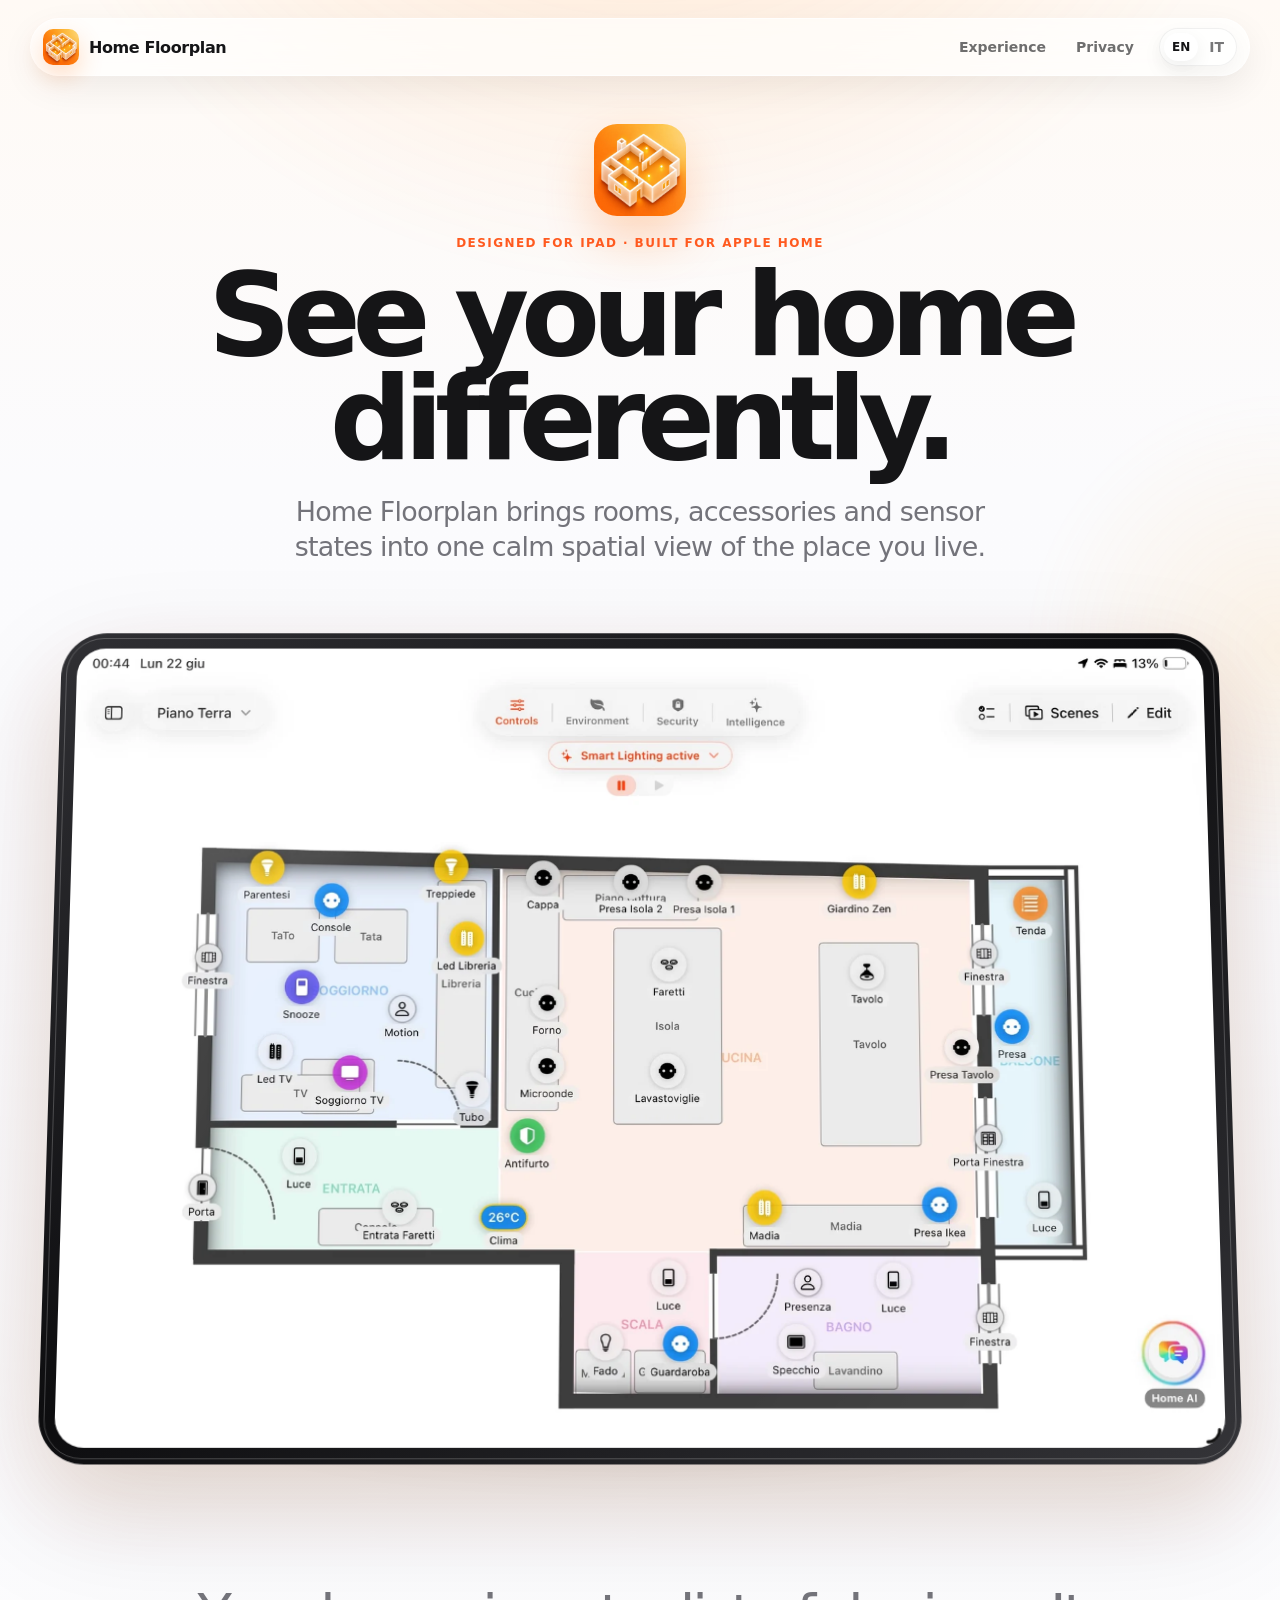
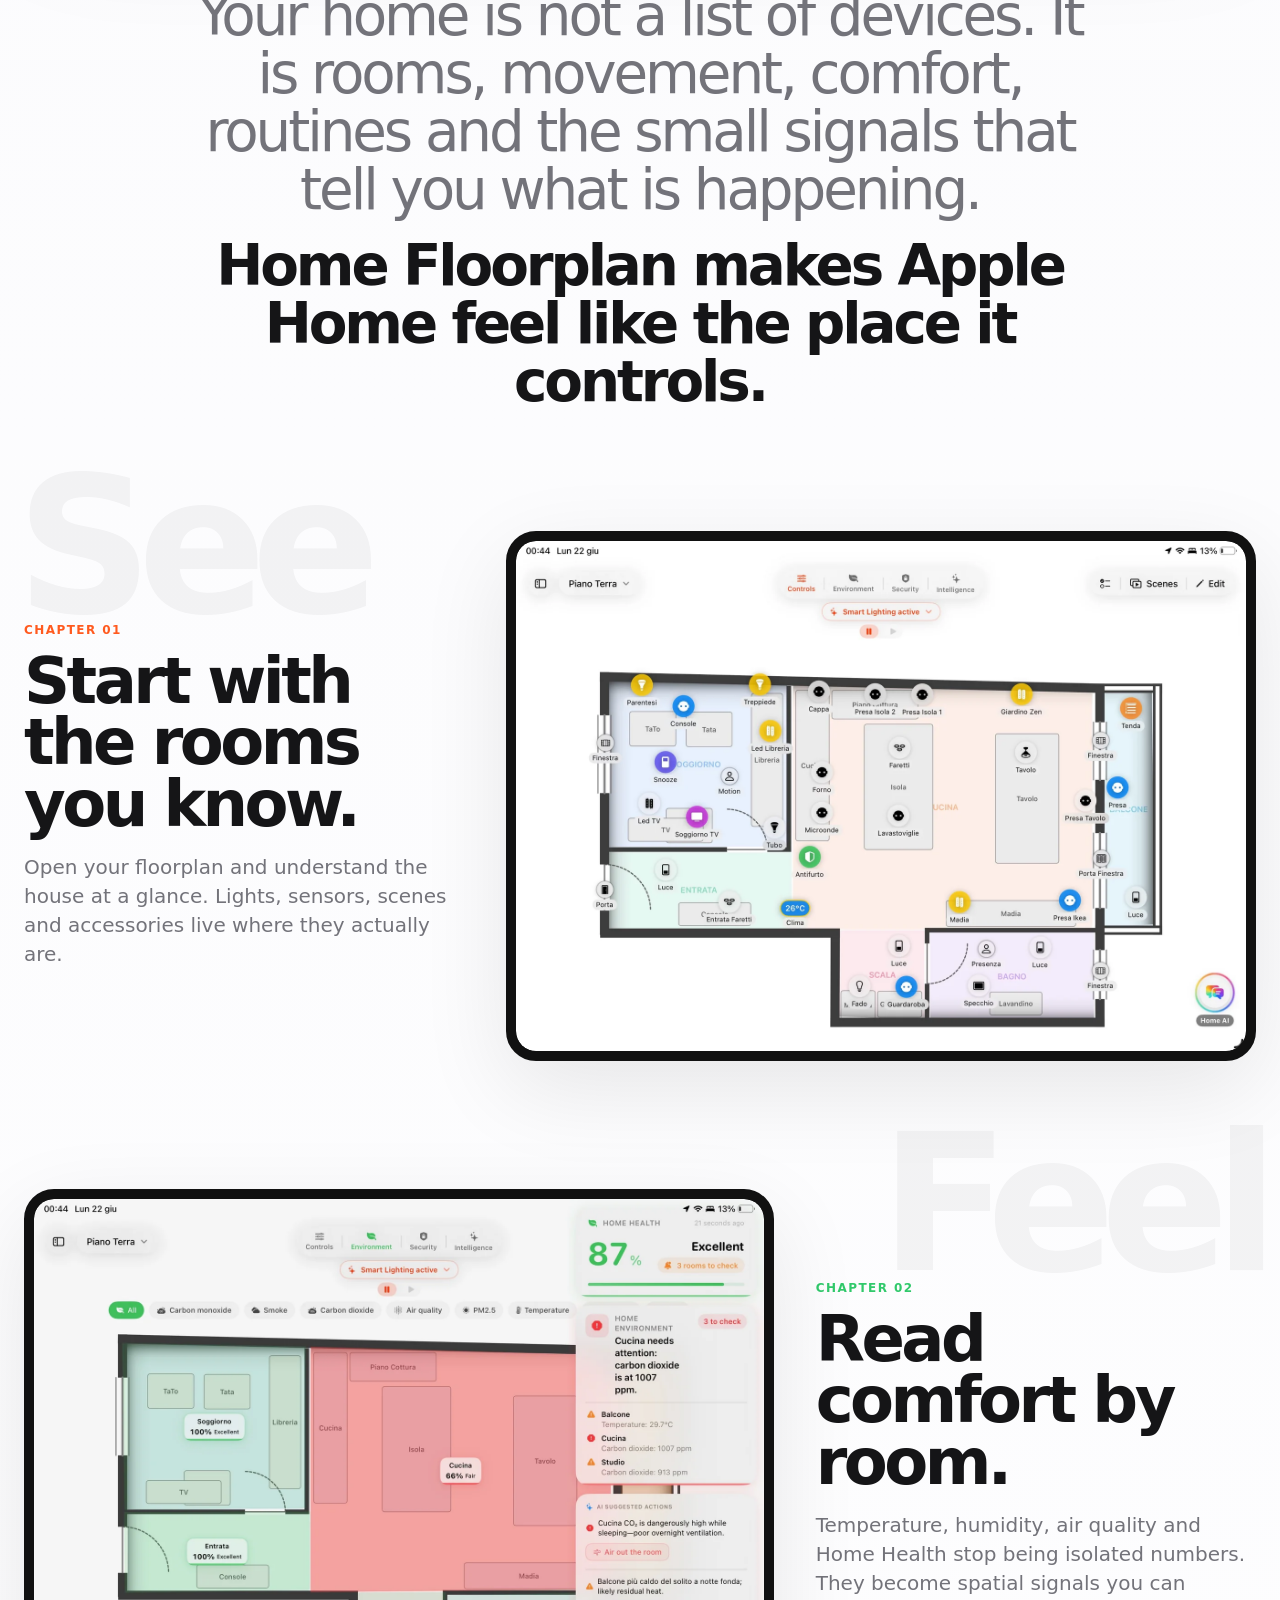
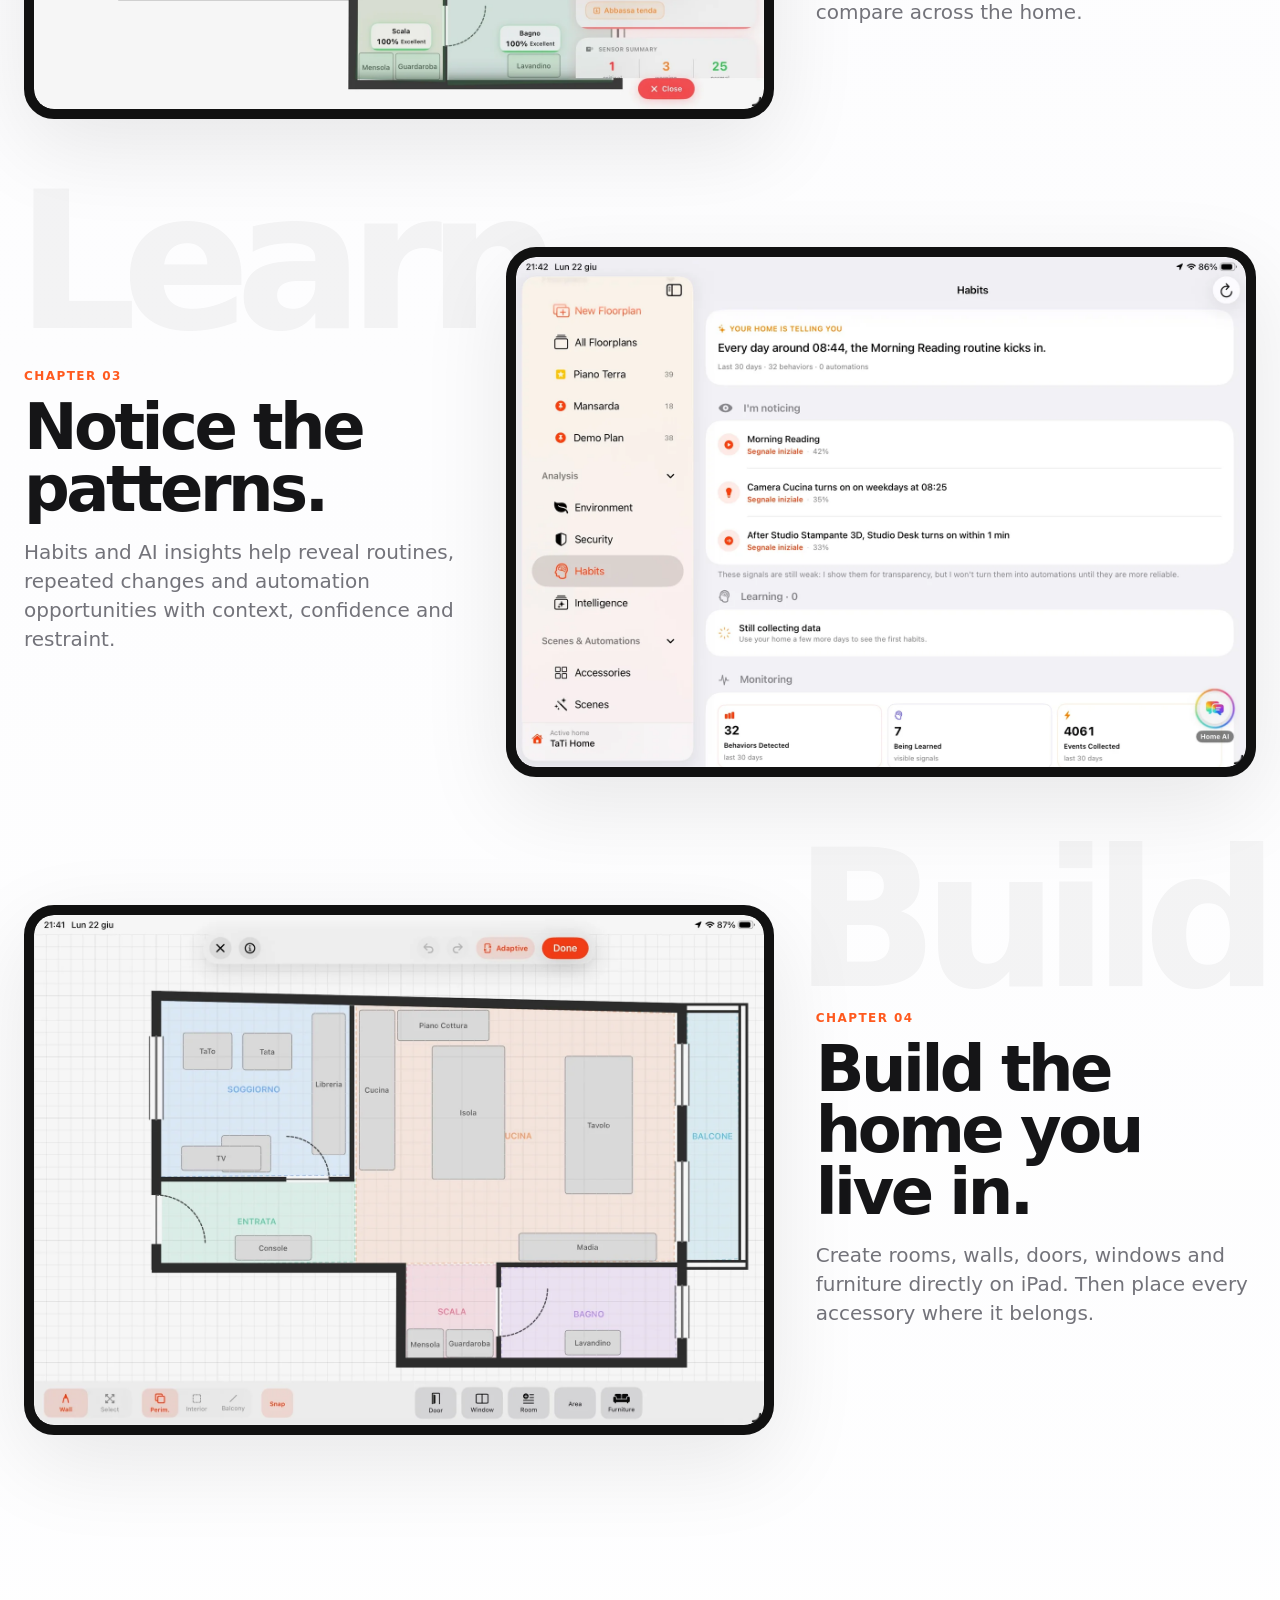
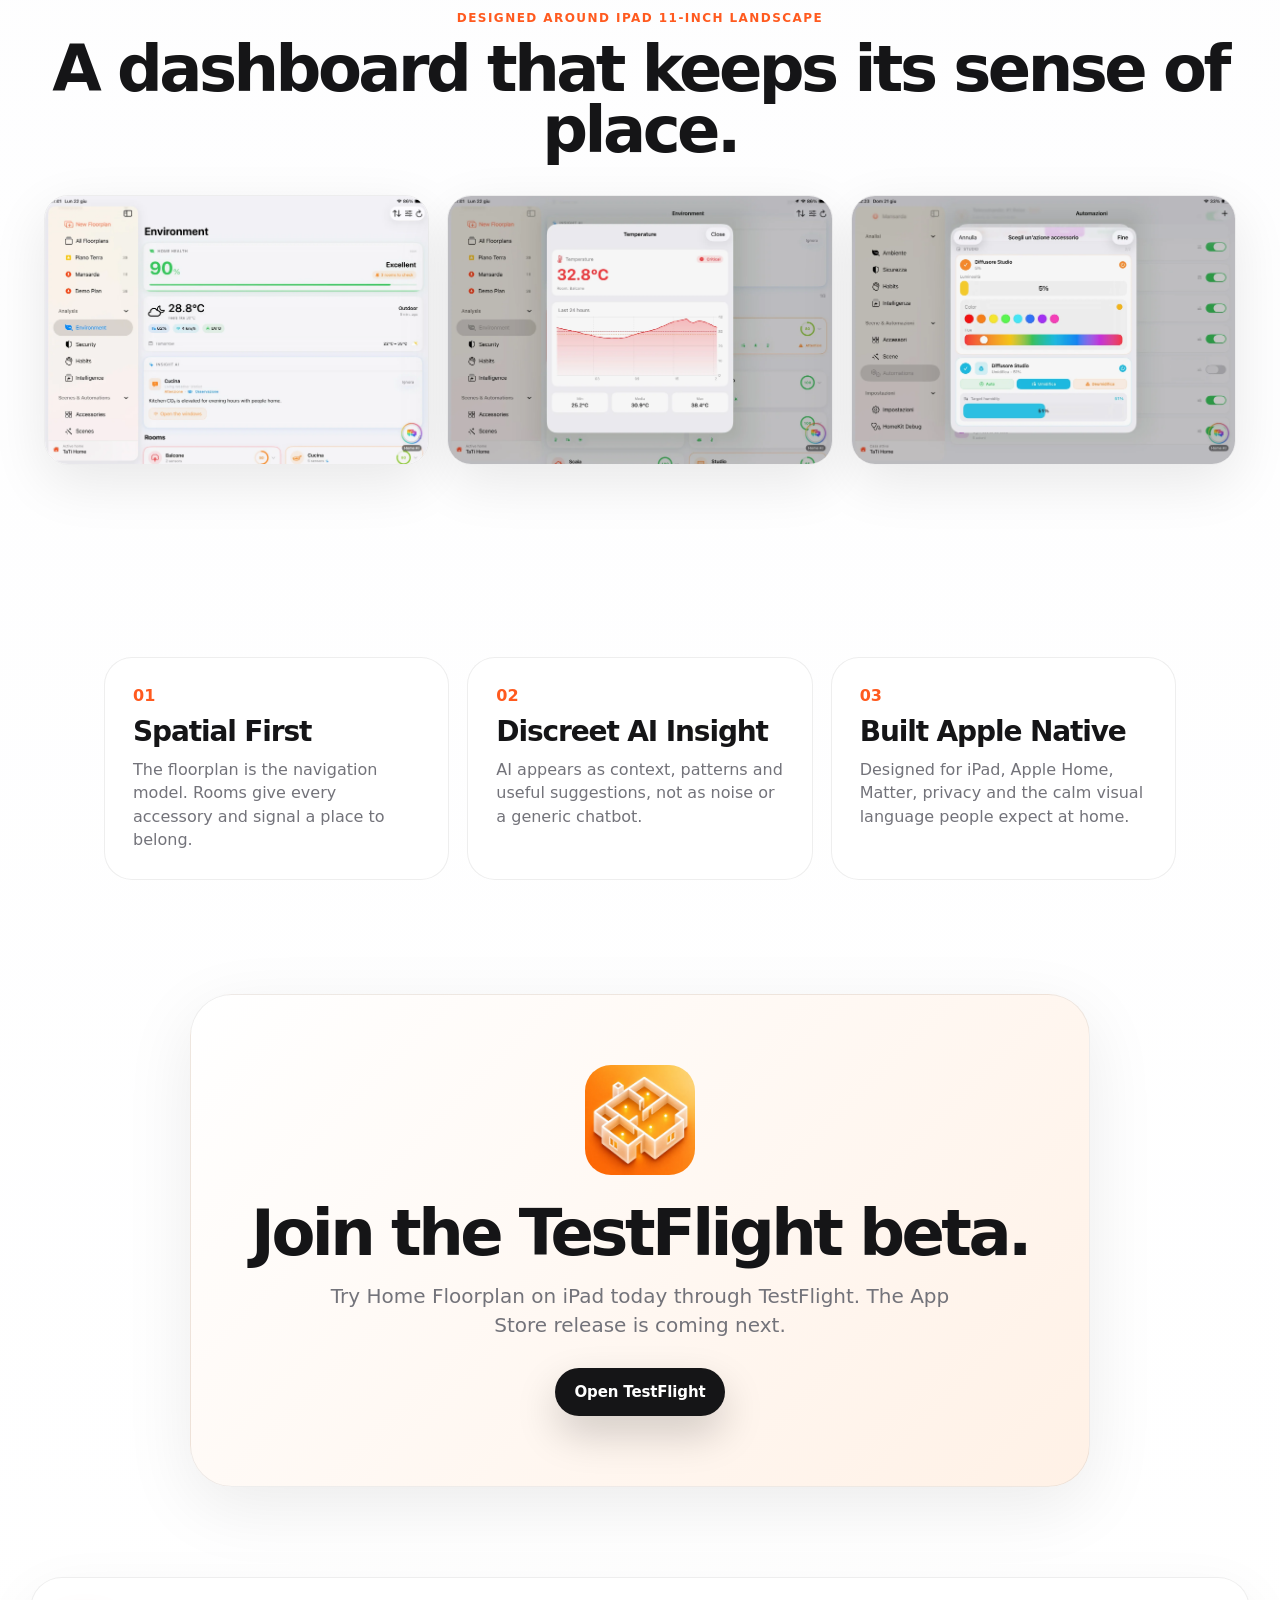
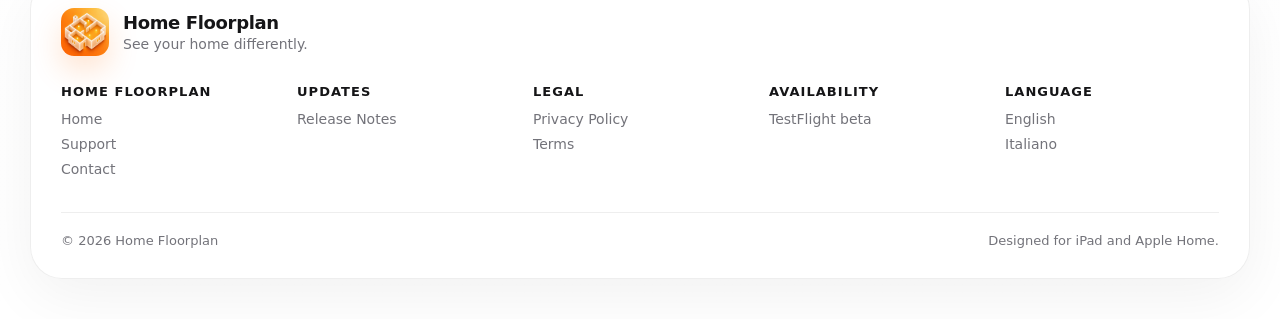
==== index.html @ fea24773 "Force mobile language switch rendering" ====
<!doctype html>
<html lang="en">
<head>
  <meta charset="utf-8" />
  <meta name="viewport" content="width=device-width, initial-scale=1" />
  <title>Home Floorplan — See your home differently</title>
  <meta name="description" content="Home Floorplan is an iPad-first app for Apple Home that turns your floorplan into a calm, spatial view of rooms, accessories, comfort, security and habits." />
  <meta name="theme-color" content="#fff7ef" />
  <link rel="canonical" href="https://gethomefloorplan.app/" />
  <link rel="alternate" hreflang="en" href="https://gethomefloorplan.app/" />
  <link rel="alternate" hreflang="it" href="https://gethomefloorplan.app/it/" />
  <link rel="alternate" hreflang="x-default" href="https://gethomefloorplan.app/" />
  <meta property="og:title" content="Home Floorplan" />
  <meta property="og:description" content="A calm, spatial view of your Apple Home." />
  <meta property="og:type" content="website" />
  <meta property="og:url" content="https://gethomefloorplan.app/" />
  <meta property="og:image" content="https://gethomefloorplan.app/assets/app-icon.webp" />
  <meta property="og:site_name" content="Home Floorplan" />
  <meta property="og:locale" content="en_US" />
  <meta name="twitter:card" content="summary" />
  <meta name="twitter:title" content="Home Floorplan" />
  <meta name="twitter:description" content="A calm, spatial view of your Apple Home." />
  <meta name="twitter:image" content="https://gethomefloorplan.app/assets/app-icon.webp" />
  <link rel="apple-touch-icon" href="assets/apple-touch-icon.png" />
  <link rel="icon" href="assets/app-icon.webp" />
  <link rel="shortcut icon" href="assets/app-icon.webp" />
  <link rel="stylesheet" href="styles.css" />
  <style>
    @media (max-width: 820px) {
      .site-header nav > a { display: none !important; }
      .site-header .language-switch { display: inline-flex !important; flex-shrink: 0 !important; }
      .site-header .language-switch a,
      .site-header .language-switch strong { display: inline-flex !important; }
    }
  </style>
</head>
<body>
  <div class="ambient ambient-one" aria-hidden="true"></div>
  <div class="ambient ambient-two" aria-hidden="true"></div>

  <header class="site-header" aria-label="Primary navigation">
    <a class="brand" href="index.html" aria-label="Home Floorplan home">
      <img src="assets/app-icon.webp" alt="" />
      <span>Home Floorplan</span>
    </a>
    <nav>
      <a href="#chapters">Experience</a>
      <a href="privacy.html">Privacy</a>
      <span class="language-switch" aria-label="Language"><strong>EN</strong><a href="it/index.html">IT</a></span>
    </nav>
  </header>

  <main>
    <section class="hero" aria-labelledby="hero-title">
      <div class="hero-copy reveal">
        <img class="hero-mark" src="assets/app-icon.webp" alt="" />
        <p class="eyebrow">Designed for iPad · Built for Apple Home</p>
        <h1 id="hero-title">See your home differently.</h1>
        <p class="hero-subtitle">Home Floorplan brings rooms, accessories and sensor states into one calm spatial view of the place you live.</p>
      </div>

      <div class="device-stage hero-stage reveal delay-1" data-tilt>
        <div class="device-shadow" aria-hidden="true"></div>
        <div class="ipad-shell">
          <div class="ipad-glass" aria-hidden="true"></div>
          <img src="assets/screens/hero-floorplan.webp" alt="Home Floorplan running on iPad, showing a floorplan with rooms and Apple Home accessories in spatial context" />
        </div>
      </div>
    </section>

    <section class="manifesto" data-reveal>
      <p>Your home is not a list of devices. It is rooms, movement, comfort, routines and the small signals that tell you what is happening.</p>
      <p><strong>Home Floorplan makes Apple Home feel like the place it controls.</strong></p>
    </section>

    <section id="chapters" class="chapter chapter-see" data-reveal>
      <div class="chapter-word">See</div>
      <div class="chapter-copy">
        <p class="eyebrow orange">Chapter 01</p>
        <h2>Start with the rooms you know.</h2>
        <p>Open your floorplan and understand the house at a glance. Lights, sensors, scenes and accessories live where they actually are.</p>
      </div>
      <div class="ipad-frame chapter-device"><img src="assets/screens/floorplan-controls.webp" alt="Floorplan controls on iPad"></div>
    </section>

    <section id="feel" class="chapter reverse" data-reveal>
      <div class="chapter-word">Feel</div>
      <div class="chapter-copy">
        <p class="eyebrow green">Chapter 02</p>
        <h2>Read comfort by room.</h2>
        <p>Temperature, humidity, air quality and Home Health stop being isolated numbers. They become spatial signals you can compare across the home.</p>
      </div>
      <div class="ipad-frame chapter-device"><img src="assets/screens/environment-map.webp" alt="Environment heatmap on iPad"></div>
    </section>

    <section id="learn" class="chapter" data-reveal>
      <div class="chapter-word">Learn</div>
      <div class="chapter-copy">
        <p class="eyebrow orange">Chapter 03</p>
        <h2>Notice the patterns.</h2>
        <p>Habits and AI insights help reveal routines, repeated changes and automation opportunities with context, confidence and restraint.</p>
      </div>
      <div class="ipad-frame chapter-device"><img src="assets/screens/habits.webp" alt="Home habits analysis on iPad"></div>
    </section>

    <section id="build" class="chapter reverse" data-reveal>
      <div class="chapter-word">Build</div>
      <div class="chapter-copy">
        <p class="eyebrow orange">Chapter 04</p>
        <h2>Build the home you live in.</h2>
        <p>Create rooms, walls, doors, windows and furniture directly on iPad. Then place every accessory where it belongs.</p>
      </div>
      <div class="ipad-frame chapter-device"><img src="assets/screens/editor.webp" alt="Home Floorplan editor on iPad"></div>
    </section>

    <section class="detail-gallery" data-reveal>
      <p class="eyebrow">Designed around iPad 11-inch landscape</p>
      <h2>A dashboard that keeps its sense of place.</h2>
      <div class="gallery">
        <img src="assets/screens/environment-dashboard.webp" alt="Environment dashboard screenshot">
        <img src="assets/screens/temperature-detail.webp" alt="Temperature detail screenshot">
        <img src="assets/screens/automation-modal.webp" alt="Automation modal screenshot">
      </div>
    </section>

    <section class="principles">
      <div class="principle" data-reveal><span>01</span><h3>Spatial First</h3><p>The floorplan is the navigation model. Rooms give every accessory and signal a place to belong.</p></div>
      <div class="principle" data-reveal><span>02</span><h3>Discreet AI Insight</h3><p>AI appears as context, patterns and useful suggestions, not as noise or a generic chatbot.</p></div>
      <div class="principle" data-reveal><span>03</span><h3>Built Apple Native</h3><p>Designed for iPad, Apple Home, Matter, privacy and the calm visual language people expect at home.</p></div>
    </section>

    <section id="join" class="cta" data-reveal>
      <img src="assets/app-icon.webp" alt="Home Floorplan icon">
      <h2>Join the TestFlight beta.</h2>
      <p>Try Home Floorplan on iPad today through TestFlight. The App Store release is coming next.</p>
      <a class="button primary" href="https://testflight.apple.com/join/fqDXYaDV">Open TestFlight</a>
    </section>
  </main>

  <footer class="site-footer">
    <div class="footer-brand">
      <img src="assets/app-icon.webp" alt="" />
      <div><strong>Home Floorplan</strong><span>See your home differently.</span></div>
    </div>
    <div class="footer-grid">
      <div><h4>Home Floorplan</h4><a href="index.html">Home</a><a href="support.html">Support</a><a href="contact.html">Contact</a></div>
      <div><h4>Updates</h4><a href="release-notes.html">Release Notes</a></div>
      <div><h4>Legal</h4><a href="privacy.html">Privacy Policy</a><a href="terms.html">Terms</a></div>
      <div><h4>Availability</h4><a href="https://testflight.apple.com/join/fqDXYaDV">TestFlight beta</a></div>
      <div><h4>Language</h4><span class="footer-note">English</span><a href="it/index.html">Italiano</a></div>
    </div>
    <div class="footer-bottom"><span>© 2026 Home Floorplan</span><span>Designed for iPad and Apple Home.</span></div>
  </footer>

  <script src="script.js"></script>
</body>
</html>
---- styles.css ----
:root {
  --orange: #ff5a1f;
  --orange-2: #ff9b24;
  --orange-soft: rgba(255, 112, 20, .13);
  --green: #31c96b;
  --bg: #fbfbfd;
  --paper: #ffffff;
  --ink: #151517;
  --muted: #73737a;
  --muted-2: #9a9aa2;
  --stroke: rgba(29,29,31,.075);
  --glass: rgba(255,255,255,.68);
  --shadow: 0 44px 120px rgba(0,0,0,.13), 0 34px 90px rgba(255, 111, 0, .10);
  --shadow-soft: 0 28px 90px rgba(0,0,0,.09);
  --max: 1220px;
  --radius-device: 46px;
  --radius-card: 40px;
}
* { box-sizing: border-box; }
html { scroll-behavior: smooth; }
body {
  margin: 0;
  color: var(--ink);
  background:
    radial-gradient(circle at 50% -10%, rgba(255,134,36,.20), transparent 39rem),
    linear-gradient(180deg, #fffaf5 0%, var(--bg) 30rem, #fff 100%);
  font-family: -apple-system, BlinkMacSystemFont, "SF Pro Display", "Segoe UI", system-ui, sans-serif;
  -webkit-font-smoothing: antialiased;
  text-rendering: optimizeLegibility;
}
a { color: inherit; text-decoration: none; }
img { max-width: 100%; }
.ambient { position: fixed; pointer-events: none; z-index: -1; filter: blur(10px); }
.ambient-one { inset: -24rem -10rem auto -10rem; height: 52rem; background: radial-gradient(circle at 50% 0%, rgba(255,128,24,.20), transparent 58%); }
.ambient-two { right: -18rem; top: 40vh; width: 36rem; height: 36rem; background: radial-gradient(circle, rgba(255,172,56,.12), transparent 62%); }
.site-header {
  position: fixed; top: 18px; left: 50%; transform: translateX(-50%); z-index: 40;
  width: min(calc(100% - 32px), var(--max)); height: 58px;
  display: flex; justify-content: space-between; align-items: center;
  padding: 0 12px;
  border-radius: 999px; border: 1px solid rgba(255,255,255,.72);
  background: rgba(255,255,255,.68); backdrop-filter: blur(28px) saturate(1.25);
  box-shadow: 0 12px 34px rgba(0,0,0,.065);
}
.brand { display: inline-flex; align-items: center; gap: 10px; font-weight: 760; letter-spacing: -.025em; }
.brand img { width: 36px; height: 36px; border-radius: 10px; box-shadow: 0 10px 24px rgba(255,104,0,.22); }
nav { display: flex; align-items: center; gap: 4px; }
nav a { padding: 10px 13px; border-radius: 999px; color: rgba(21,21,23,.62); font-size: 14px; font-weight: 680; }
nav a:hover { color: var(--ink); background: rgba(0,0,0,.045); }
.language-switch { display: inline-flex; flex-shrink: 0; align-items: center; gap: 3px; margin-left: 8px; padding: 4px; border: 1px solid rgba(0,0,0,.06); border-radius: 999px; background: rgba(255,255,255,.72); box-shadow: 0 8px 22px rgba(0,0,0,.045); font-size: 12px; font-weight: 820; }
.language-switch a, .language-switch strong { display: inline-flex; align-items: center; justify-content: center; min-width: 30px; height: 28px; padding: 0 8px; border-radius: 999px; }
.language-switch a { color: rgba(21,21,23,.58); }
.language-switch a:hover { color: var(--ink); background: rgba(255,255,255,.72); }
.language-switch strong { color: var(--ink); background: #fff; box-shadow: 0 6px 18px rgba(0,0,0,.065); }
.hero {
  min-height: 100svh;
  padding: 124px 24px 76px;
  display: grid;
  grid-template-rows: auto 1fr;
  gap: clamp(28px, 4.8vw, 58px);
  place-items: center;
}
.hero-copy { text-align: center; width: min(920px, 100%); }
.hero-mark { width: 92px; height: 92px; border-radius: 23px; display: block; margin: 0 auto 20px; box-shadow: 0 24px 50px rgba(255,104,0,.24); animation: logoBreathe 5.4s ease-in-out infinite; }
@keyframes logoBreathe { 0%, 100% { transform: translateY(0); filter: brightness(1); } 50% { transform: translateY(-3px); filter: brightness(1.04); } }
.eyebrow { margin: 0 0 14px; color: var(--orange); font-size: 12px; font-weight: 820; letter-spacing: .12em; text-transform: uppercase; }
h1, h2 { margin: 0; font-weight: 820; letter-spacing: -.072em; }
h1 { font-size: clamp(58px, 9vw, 126px); line-height: .90; }
.hero-subtitle { margin: 24px auto 0; max-width: 720px; color: var(--muted); font-size: clamp(20px, 2.1vw, 28px); line-height: 1.30; letter-spacing: -.028em; }
.device-stage { position: relative; width: min(1180px, 100%); perspective: 1700px; }
.hero-stage { margin-top: 0; }
.device-shadow { position: absolute; left: 8%; right: 8%; bottom: -3%; height: 18%; border-radius: 50%; background: radial-gradient(ellipse, rgba(0,0,0,.26), transparent 68%); filter: blur(24px); opacity: .42; }
.ipad-shell {
  position: relative; padding: clamp(10px, 1.25vw, 18px); border-radius: var(--radius-device);
  background: linear-gradient(145deg, #303034 0%, #0d0d0f 48%, #343438 100%);
  box-shadow: var(--shadow);
  transform: rotateX(5deg) rotateY(0deg) translateY(0);
  animation: floatDevice 7s ease-in-out infinite;
  transition: transform 500ms cubic-bezier(.2,.8,.2,1), box-shadow 500ms cubic-bezier(.2,.8,.2,1);
  will-change: transform;
}
.ipad-shell::before { content: ""; position: absolute; inset: 5px; border-radius: calc(var(--radius-device) - 8px); border: 1px solid rgba(255,255,255,.22); pointer-events: none; z-index: 3; }
.ipad-shell img { display: block; width: 100%; aspect-ratio: 2388 / 1668; object-fit: cover; border-radius: calc(var(--radius-device) - 17px); background: #fff; }
.ipad-glass { position: absolute; inset: clamp(10px, 1.25vw, 18px); z-index: 2; pointer-events: none; border-radius: calc(var(--radius-device) - 17px); background: linear-gradient(115deg, rgba(255,255,255,.34), transparent 26%, transparent 68%, rgba(255,255,255,.12)), radial-gradient(circle at 18% 14%, rgba(255,255,255,.24), transparent 20%); mix-blend-mode: screen; opacity: .52; }
@keyframes floatDevice { 0%,100% { transform: rotateX(5deg) translateY(0); } 50% { transform: rotateX(5deg) translateY(-8px); } }
.reveal { opacity: 0; transform: translateY(18px); animation: revealUp 900ms cubic-bezier(.2,.8,.2,1) forwards; }
.delay-1 { animation-delay: .16s; }
@keyframes revealUp { to { opacity: 1; transform: translateY(0); } }
.moment { width: min(var(--max), calc(100% - 40px)); margin: 0 auto clamp(80px, 11vw, 150px); display: grid; gap: clamp(24px, 4vw, 44px); }
.moment-copy { text-align: center; }
.moment-index { display: inline-flex; align-items: center; justify-content: center; width: 38px; height: 26px; margin-bottom: 10px; border-radius: 999px; color: var(--orange); background: rgba(255,90,31,.09); font-size: 12px; font-weight: 850; letter-spacing: .04em; }
.moment h2 { font-size: clamp(72px, 13vw, 188px); line-height: .79; }
.moment p { max-width: 670px; margin: 22px auto 0; color: var(--muted); font-size: clamp(20px, 2.3vw, 30px); line-height: 1.25; letter-spacing: -.035em; }
.showcase-card { position: relative; overflow: hidden; border-radius: var(--radius-card); background: rgba(255,255,255,.78); border: 1px solid var(--stroke); box-shadow: var(--shadow-soft); padding: clamp(9px, 1vw, 14px); }
.showcase-card::after { content: ""; position: absolute; inset: 0; pointer-events: none; border-radius: inherit; background: linear-gradient(120deg, rgba(255,255,255,.35), transparent 30%, transparent 72%, rgba(255,255,255,.12)); }
.showcase-card img { display: block; width: 100%; border-radius: calc(var(--radius-card) - 13px); background: #fff; }
.moment-feel .showcase-card { box-shadow: 0 42px 110px rgba(49,201,107,.13), 0 28px 90px rgba(0,0,0,.09); }
.moment-learn .showcase-card { box-shadow: 0 42px 110px rgba(255,110,22,.12), 0 28px 90px rgba(0,0,0,.09); }
.editor-card { background: linear-gradient(180deg, rgba(255,255,255,.78), rgba(247,247,249,.72)); }
[data-reveal] { opacity: 0; transform: translateY(34px); transition: opacity 850ms cubic-bezier(.2,.8,.2,1), transform 850ms cubic-bezier(.2,.8,.2,1); }
[data-reveal].visible { opacity: 1; transform: translateY(0); }
.join { width: min(var(--max), calc(100% - 40px)); margin: 0 auto clamp(54px, 8vw, 96px); }
.join-card { text-align: center; padding: clamp(40px, 7vw, 90px); border-radius: 46px; border: 1px solid rgba(255,255,255,.74); background: radial-gradient(circle at 50% 0%, rgba(255,154,36,.18), transparent 48%), rgba(255,255,255,.72); backdrop-filter: blur(24px) saturate(1.2); box-shadow: 0 36px 120px rgba(255,105,0,.15), 0 24px 90px rgba(0,0,0,.07); }
.join-card img { width: 74px; height: 74px; border-radius: 18px; box-shadow: 0 20px 48px rgba(255,104,0,.24); margin-bottom: 20px; }
.join-card h2 { max-width: 820px; margin: 0 auto; font-size: clamp(42px, 7vw, 86px); line-height: .94; }
.join-card p:not(.eyebrow) { max-width: 560px; margin: 22px auto 0; color: var(--muted); font-size: 20px; line-height: 1.38; letter-spacing: -.02em; }
.join-actions { margin-top: 30px; display: flex; justify-content: center; gap: 12px; flex-wrap: wrap; }
.button { min-height: 48px; display: inline-flex; align-items: center; justify-content: center; padding: 0 20px; border-radius: 999px; font-weight: 760; font-size: 15px; letter-spacing: -.01em; transition: transform 180ms ease, box-shadow 180ms ease, background 180ms ease; }
.button:hover { transform: translateY(-1px); }
.button.primary { color: #fff; background: var(--ink); box-shadow: 0 18px 42px rgba(0,0,0,.18); }
.button.secondary { color: var(--ink); background: rgba(255,255,255,.72); border: 1px solid rgba(0,0,0,.07); }
footer { width: min(var(--max), calc(100% - 40px)); margin: 0 auto 40px; display: flex; justify-content: center; gap: 18px; color: var(--muted); font-size: 14px; flex-wrap: wrap; }
@media (max-width: 820px) {
  .site-header { top: 10px; width: calc(100% - 20px); height: 52px; }
  .brand span { display: none; }
  nav a { padding: 9px 9px; font-size: 13px; }
  nav > a { display: none; }
  .language-switch { margin-left: 2px; }
  .language-switch a, .language-switch strong { min-width: 28px; height: 26px; padding: 0 7px; }
  .hero { min-height: auto; padding: 94px 16px 58px; gap: 30px; }
  .hero-mark { width: 76px; height: 76px; border-radius: 19px; }
  h1 { font-size: clamp(48px, 15vw, 76px); letter-spacing: -.064em; }
  .hero-subtitle { font-size: 18px; }
  :root { --radius-device: 28px; --radius-card: 28px; }
  .ipad-shell { padding: 8px; }
  .moment { width: min(100% - 24px, var(--max)); margin-bottom: 72px; }
  .moment h2 { font-size: clamp(64px, 23vw, 108px); }
  .moment p { font-size: 18px; margin-top: 14px; }
  .showcase-card { padding: 7px; }
  .join { width: min(100% - 24px, var(--max)); }
  .join-card { padding: 34px 20px; border-radius: 30px; }
  .join-card h2 { font-size: 40px; }
  .join-card p:not(.eyebrow) { font-size: 17px; }
}
@media (prefers-reduced-motion: reduce) { *, *::before, *::after { animation: none !important; transition: none !important; scroll-behavior: auto !important; } [data-reveal] { opacity: 1; transform: none; } }


.orange { color: var(--orange); }
.green { color: var(--green); }
.manifesto {
  max-width: 940px;
  margin: 54px auto 96px;
  padding: 0 24px;
  text-align: center;
}
.manifesto p {
  font-size: clamp(28px, 4.4vw, 58px);
  line-height: 1.03;
  letter-spacing: -.055em;
  margin: 0 0 18px;
}
.manifesto p:first-child { color: var(--muted); }
.chapter {
  max-width: 1320px;
  margin: 0 auto 80px;
  padding: 24px;
  display: grid;
  grid-template-columns: .74fr 1.26fr;
  gap: 42px;
  align-items: center;
  position: relative;
}
.chapter.reverse { grid-template-columns: 1.26fr .74fr; }
.chapter.reverse .chapter-copy { grid-column: 2; }
.chapter.reverse .chapter-device { grid-column: 1; grid-row: 1; }
.chapter-word {
  position: absolute;
  left: 16px;
  top: -36px;
  font-size: clamp(72px, 15vw, 190px);
  line-height: .8;
  font-weight: 900;
  letter-spacing: -.08em;
  color: rgba(29,29,31,.045);
  z-index: -1;
}
.chapter.reverse .chapter-word { left: auto; right: 16px; }
.chapter-copy h2 {
  font-size: clamp(34px, 5vw, 72px);
  line-height: .96;
  letter-spacing: -.055em;
  margin: 0 0 18px;
}
.chapter-copy p:not(.eyebrow) {
  font-size: 20px;
  line-height: 1.45;
  color: var(--muted);
  margin: 0;
}
.ipad-frame {
  position: relative;
  background: #111;
  border: 10px solid #111;
  border-radius: 30px;
  padding: 0;
  box-shadow: var(--shadow-soft);
  overflow: hidden;
}
.ipad-frame:after {
  content: "";
  position: absolute;
  inset: 0;
  border-radius: 20px;
  box-shadow: inset 0 0 0 1px rgba(255,255,255,.16);
  pointer-events: none;
}
.ipad-frame img { width: 100%; display: block; border-radius: 20px; }
.detail-gallery {
  max-width: 1240px;
  margin: 40px auto 96px;
  padding: 72px 24px;
  text-align: center;
}
.detail-gallery h2 {
  font-size: clamp(34px, 5vw, 72px);
  line-height: .96;
  letter-spacing: -.055em;
  margin: 0 0 34px;
}
.gallery {
  display: grid;
  grid-template-columns: repeat(3, 1fr);
  gap: 18px;
}
.gallery img {
  border-radius: 24px;
  border: 1px solid var(--stroke);
  box-shadow: 0 18px 55px rgba(0,0,0,.09);
}
.principles {
  max-width: 1120px;
  margin: 0 auto;
  padding: 24px;
  display: grid;
  grid-template-columns: repeat(3,1fr);
  gap: 18px;
}
.principle {
  background: #fff;
  border: 1px solid var(--stroke);
  border-radius: 28px;
  padding: 28px;
}
.principle span { color: var(--orange); font-weight: 900; }
.principle h3 { font-size: 28px; letter-spacing: -.04em; margin: 10px 0; }
.principle p { color: var(--muted); line-height: 1.45; margin: 0; }
.cta {
  max-width: 900px;
  margin: 90px auto;
  padding: 70px 24px;
  text-align: center;
  background: linear-gradient(135deg,#fff,#fff1e6);
  border: 1px solid var(--stroke);
  border-radius: 42px;
  box-shadow: 0 20px 70px rgba(0,0,0,.08);
}
.cta img { width: 110px; border-radius: 26px; margin: 0 auto 24px; }
.cta h2 {
  font-size: clamp(34px, 5vw, 72px);
  line-height: .96;
  letter-spacing: -.055em;
  margin: 0 0 18px;
}
.cta p {
  color: var(--muted);
  font-size: 20px;
  line-height: 1.45;
  max-width: 620px;
  margin: 0 auto 28px;
}
@media (max-width: 900px) {
  .manifesto { margin: 36px auto 64px; }
  .chapter, .chapter.reverse { grid-template-columns: 1fr; gap: 22px; margin-bottom: 54px; }
  .chapter.reverse .chapter-copy, .chapter.reverse .chapter-device { grid-column: auto; grid-row: auto; }
  .chapter-word { position: relative; top: auto; left: auto; right: auto; font-size: 74px; margin-bottom: -6px; }
  .chapter.reverse .chapter-word { right: auto; }
  .chapter-device { border-width: 8px; }
  .gallery, .principles { grid-template-columns: 1fr; }
}

.content-page {
  width: min(var(--max), calc(100% - 40px));
  margin: 0 auto;
  padding: 128px 0 40px;
}
.page-hero {
  max-width: 960px;
  margin: 0 auto 54px;
  text-align: center;
}
.page-hero h1 {
  margin: 0;
  font-size: clamp(50px, 8vw, 104px);
  line-height: .9;
  letter-spacing: -.07em;
}
.page-hero p:not(.eyebrow) {
  max-width: 760px;
  margin: 24px auto 0;
  color: var(--muted);
  font-size: clamp(19px, 2.1vw, 27px);
  line-height: 1.3;
  letter-spacing: -.03em;
}
.trust-grid, .help-grid, .roadmap-board, .contact-options {
  display: grid;
  grid-template-columns: repeat(3, 1fr);
  gap: 18px;
  margin: 0 auto 72px;
}
.help-grid { grid-template-columns: repeat(3, 1fr); }
.trust-grid article, .help-grid article, .roadmap-board article, .policy-block, .support-list article, .contact-card, .release-list article, .contact-options a {
  background: rgba(255,255,255,.78);
  border: 1px solid var(--stroke);
  border-radius: 30px;
  box-shadow: 0 18px 60px rgba(0,0,0,.055);
}
.trust-grid article, .help-grid article, .roadmap-board article, .contact-options a { padding: 28px; }
.trust-grid span, .release-list span { color: var(--orange); font-size: 12px; font-weight: 850; letter-spacing: .1em; text-transform: uppercase; }
.trust-grid h2, .help-grid h2, .roadmap-board h2, .policy-block h2, .support-list h2, .contact-card h2, .release-list h2 {
  margin: 10px 0 12px;
  font-size: clamp(26px, 3vw, 42px);
  line-height: 1;
  letter-spacing: -.05em;
}
.trust-grid p, .help-grid p, .roadmap-board li, .policy-block p, .support-list p, .contact-card p, .release-list p, .contact-options span {
  color: var(--muted);
  font-size: 17px;
  line-height: 1.5;
}
.help-grid a { display: inline-flex; margin-top: 14px; color: var(--orange); font-weight: 780; }
.policy-block, .contact-card { max-width: 930px; margin: 0 auto 72px; padding: clamp(28px, 5vw, 58px); }
.policy-block h3 { margin: 28px 0 8px; font-size: 22px; letter-spacing: -.025em; }
.policy-block a { color: var(--orange); font-weight: 760; }
.support-list, .release-list { max-width: 980px; margin: 0 auto 72px; display: grid; gap: 16px; }
.support-list article, .release-list article { padding: 30px; }
.contact-card { text-align: center; background: linear-gradient(135deg,#fff,#fff2e7); }
.contact-options { grid-template-columns: repeat(2, 1fr); max-width: 980px; }
.contact-options a { display: grid; gap: 8px; transition: transform 180ms ease, box-shadow 180ms ease; }
.contact-options a:hover { transform: translateY(-2px); box-shadow: 0 26px 70px rgba(255,105,0,.11), 0 18px 60px rgba(0,0,0,.065); }
.contact-options strong { font-size: 24px; letter-spacing: -.035em; }
.roadmap-board ul { margin: 0; padding-left: 20px; }
.roadmap-board li + li { margin-top: 10px; }
.site-footer {
  display: block;
  width: min(var(--max), calc(100% - 40px));
  margin: 40px auto;
  padding: 30px;
  border: 1px solid var(--stroke);
  border-radius: 32px;
  background: rgba(255,255,255,.72);
  box-shadow: 0 18px 60px rgba(0,0,0,.055);
  color: var(--muted);
}
.footer-brand { display: flex; align-items: center; gap: 14px; margin-bottom: 28px; color: var(--ink); }
.footer-brand img { width: 48px; height: 48px; border-radius: 13px; box-shadow: 0 14px 30px rgba(255,104,0,.18); }
.footer-brand div { display: grid; gap: 3px; }
.footer-brand strong { font-size: 18px; letter-spacing: -.02em; }
.footer-brand span { color: var(--muted); font-size: 14px; }
.footer-grid { display: grid; grid-template-columns: repeat(auto-fit, minmax(150px, 1fr)); gap: 22px; }
.footer-grid h4 { margin: 0 0 12px; color: var(--ink); font-size: 13px; letter-spacing: .08em; text-transform: uppercase; }
.footer-grid a { display: block; margin: 9px 0; font-size: 14px; }
.footer-grid a:hover { color: var(--ink); }
.footer-note { display: block; margin: 9px 0; font-size: 14px; }
.footer-bottom { display: flex; justify-content: space-between; gap: 20px; flex-wrap: wrap; margin-top: 26px; padding-top: 20px; border-top: 1px solid var(--stroke); font-size: 13px; }
@media (max-width: 900px) {
  .content-page { width: min(100% - 24px, var(--max)); padding-top: 100px; }
  .trust-grid, .help-grid, .roadmap-board, .contact-options, .footer-grid { grid-template-columns: 1fr; }
  .page-hero { margin-bottom: 34px; }
  .page-hero h1 { font-size: clamp(44px, 14vw, 70px); }
  .page-hero p:not(.eyebrow) { font-size: 18px; }
  .site-footer { width: min(100% - 24px, var(--max)); padding: 24px; }
}
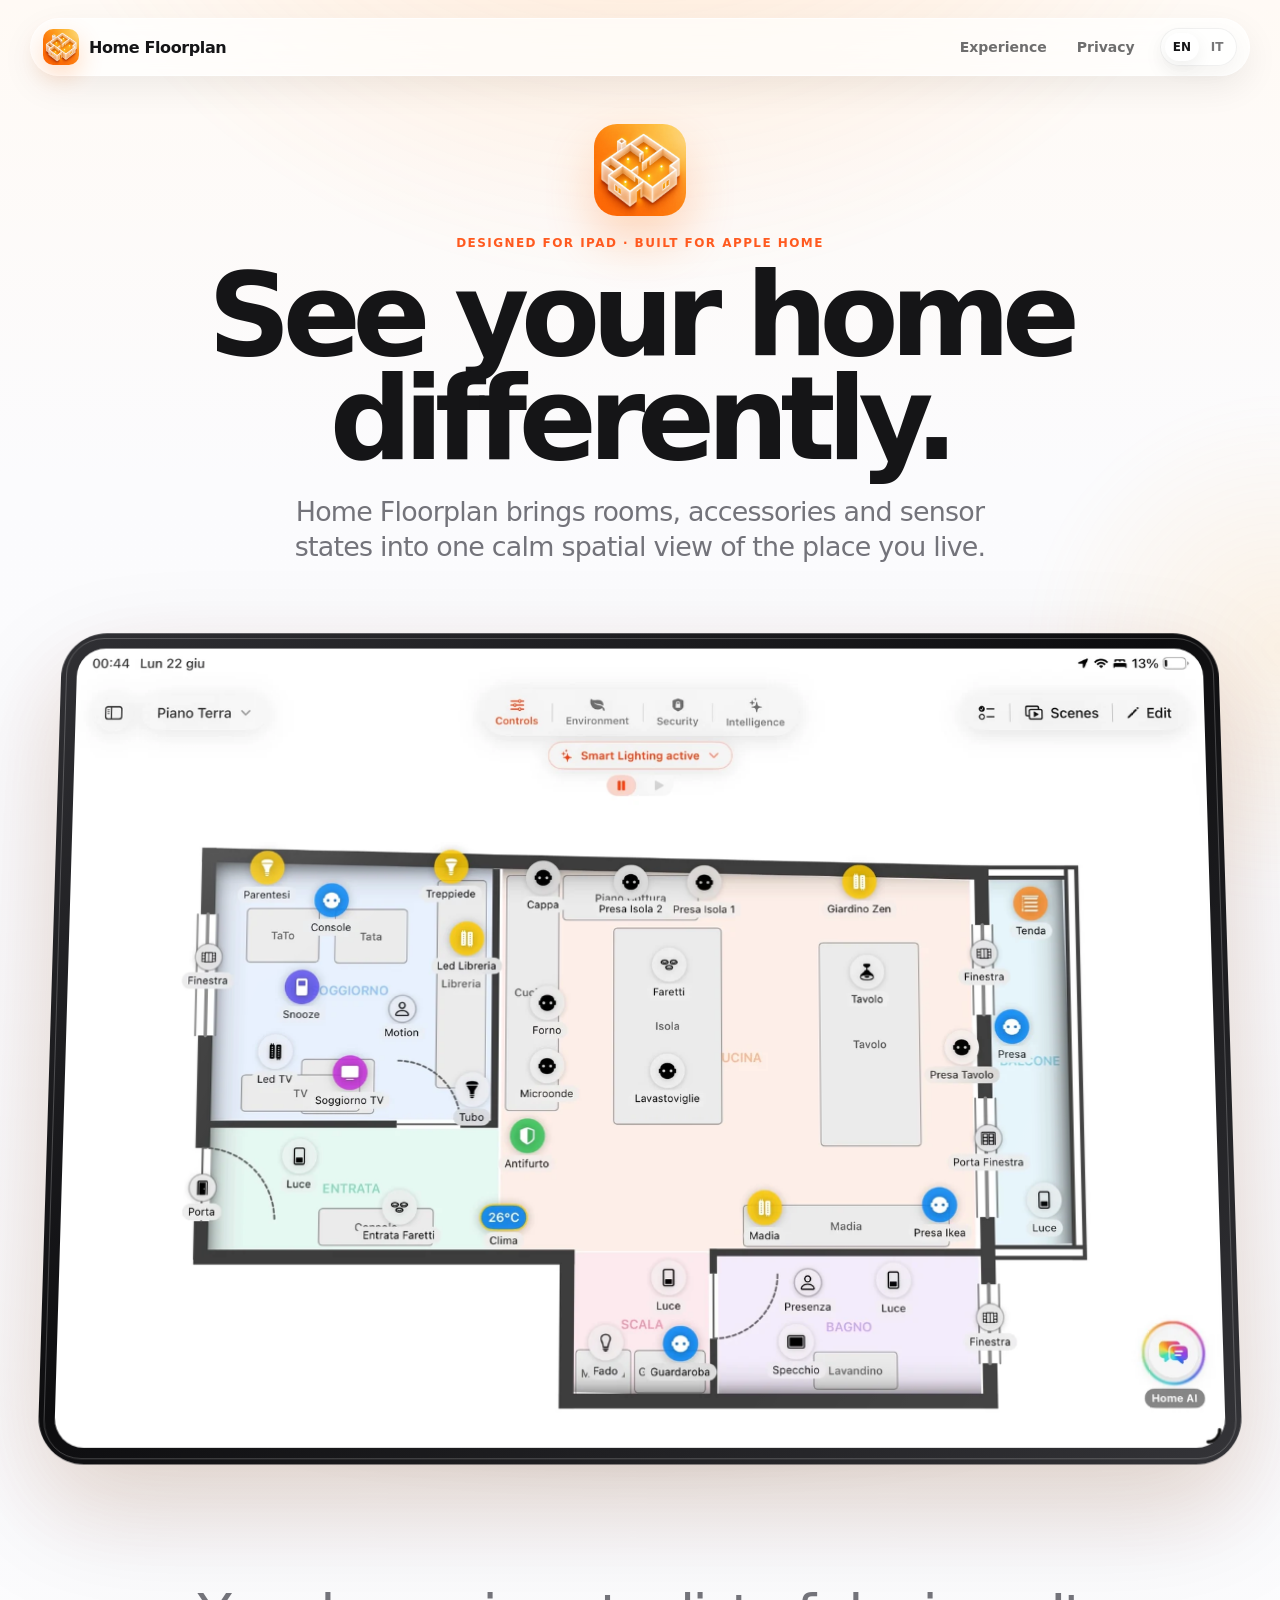
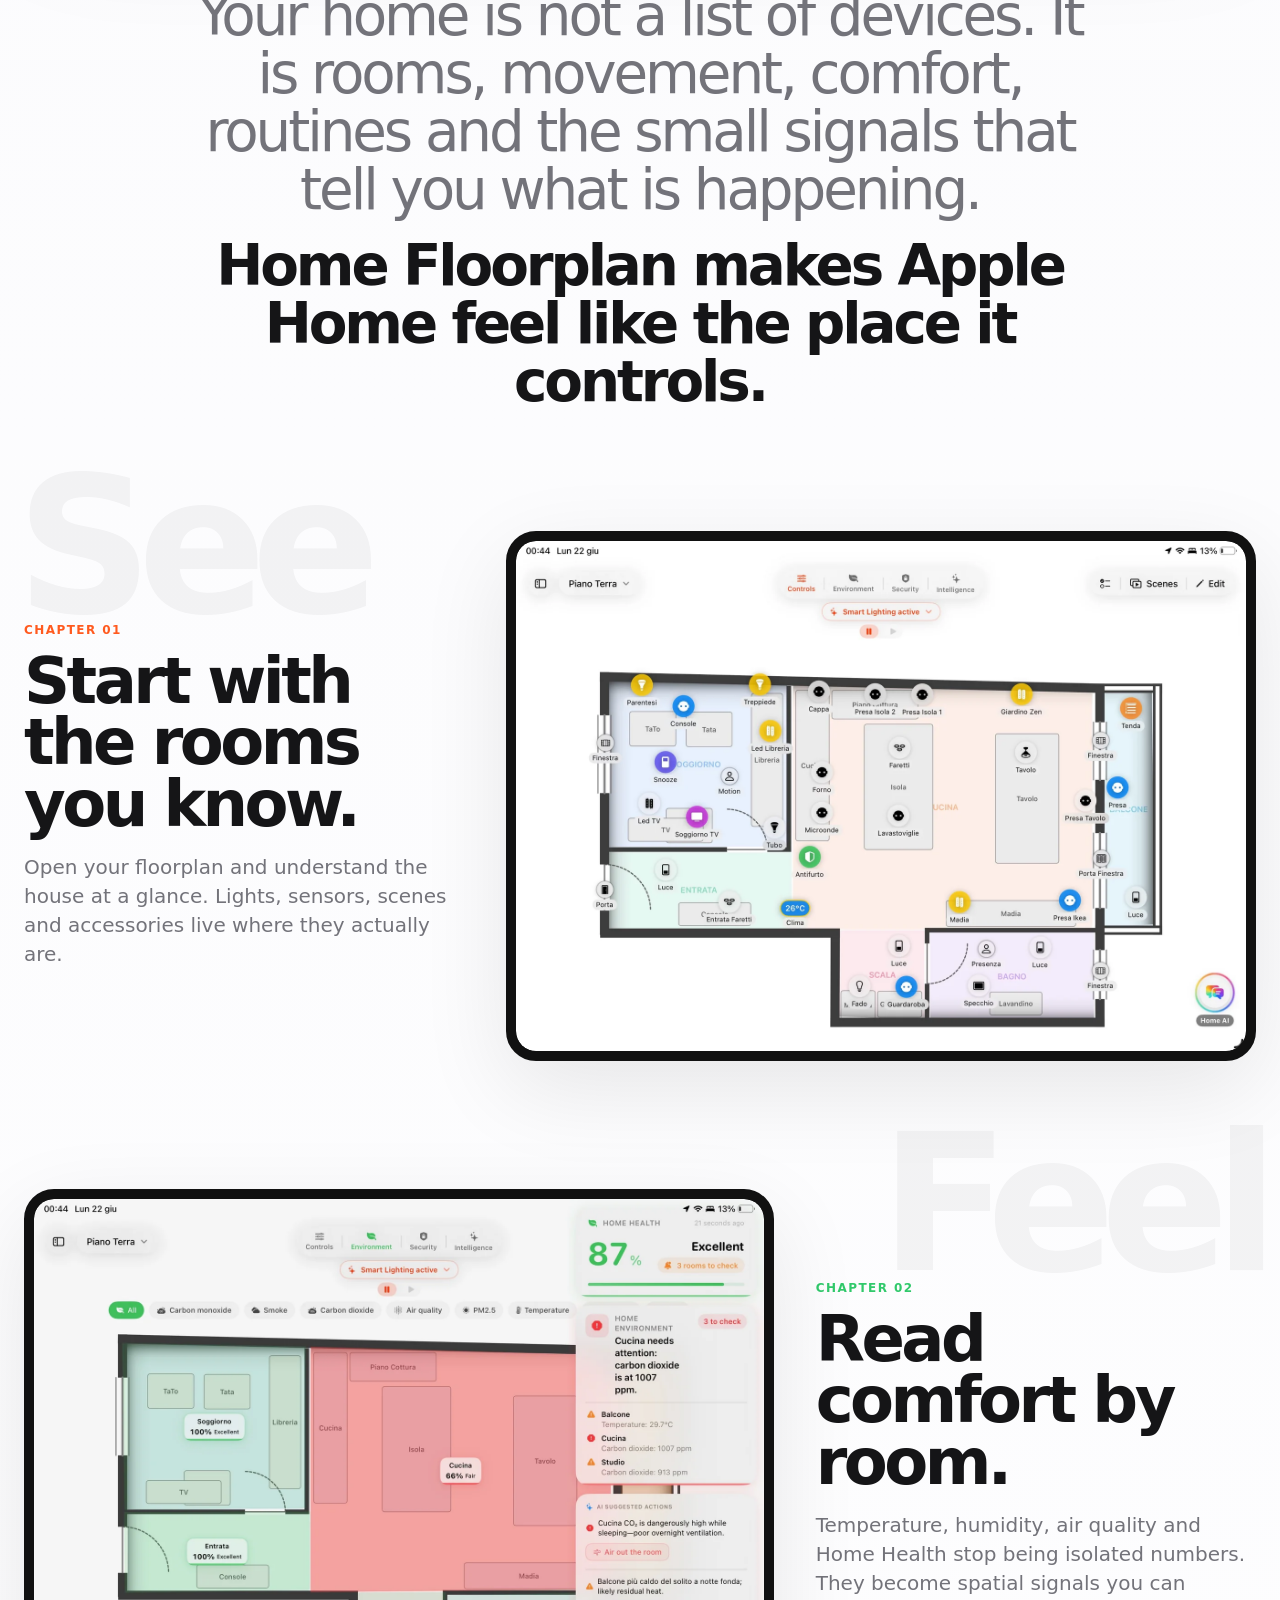
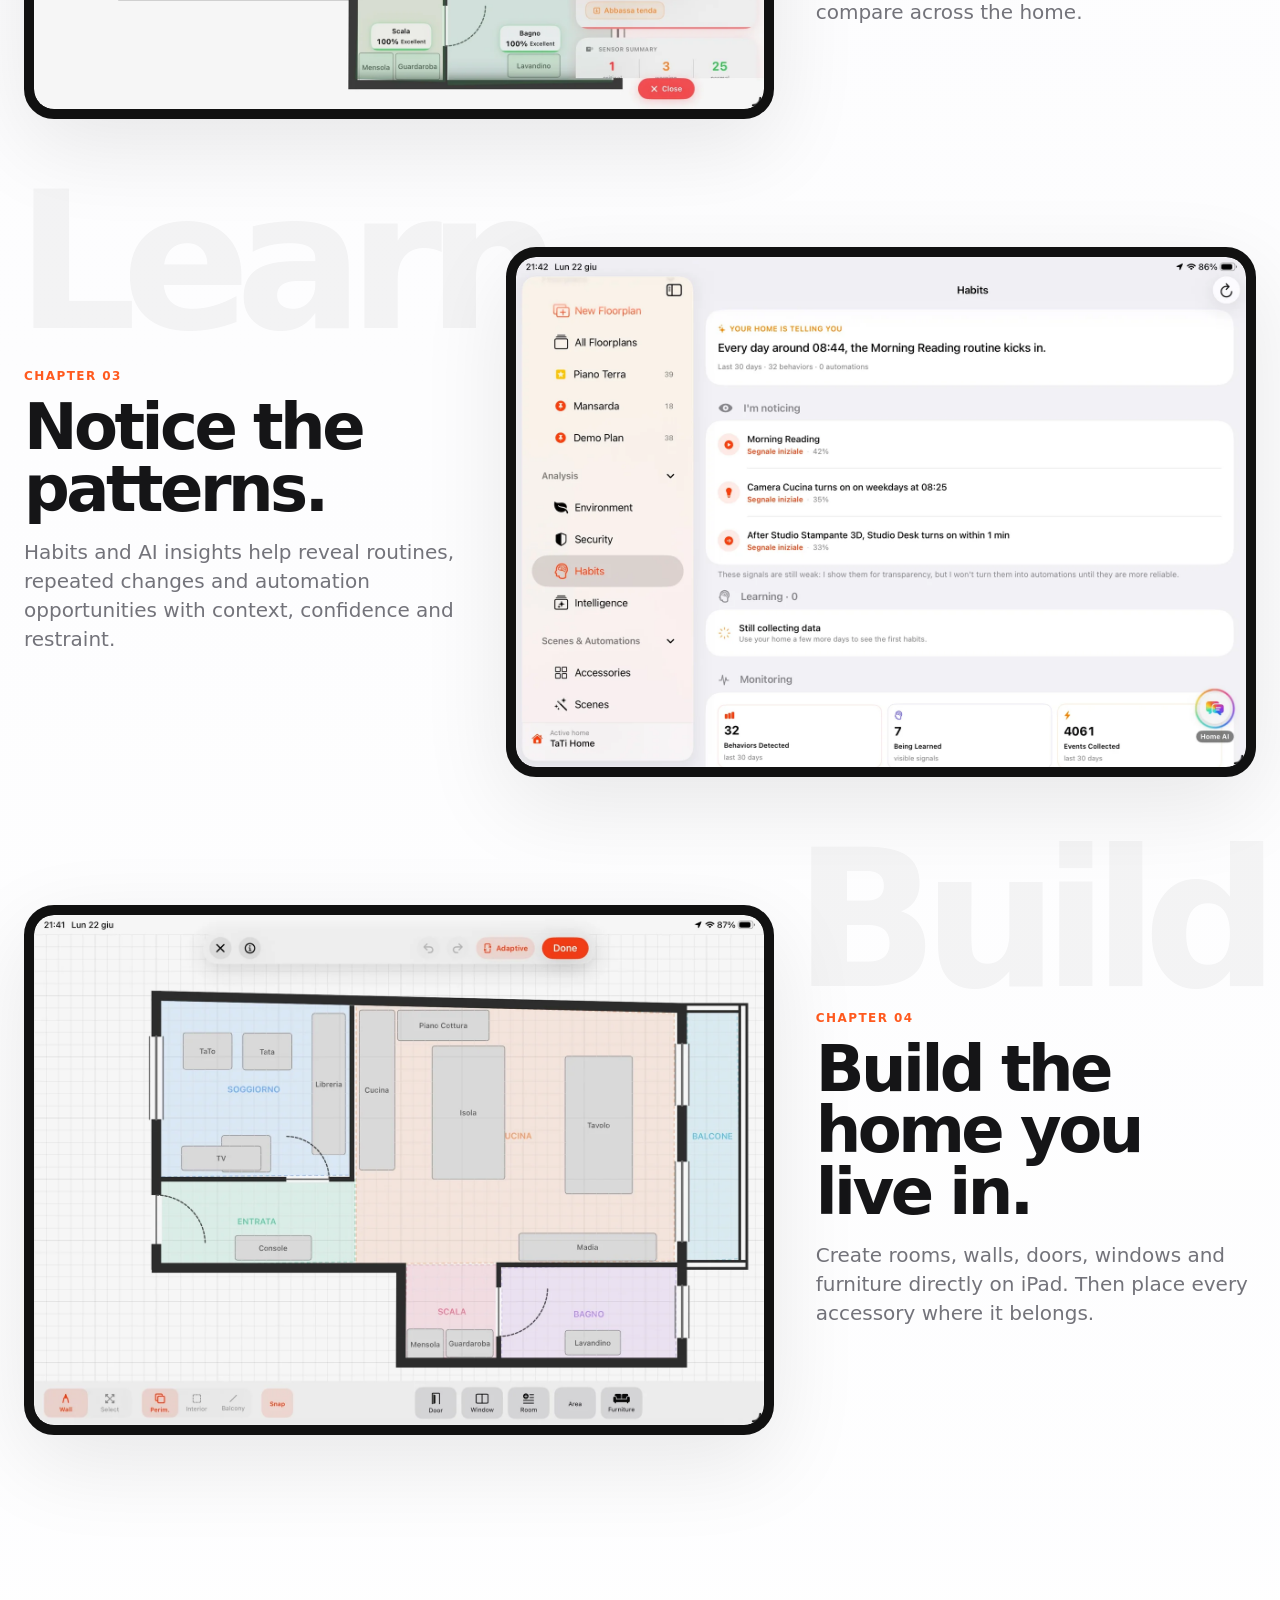
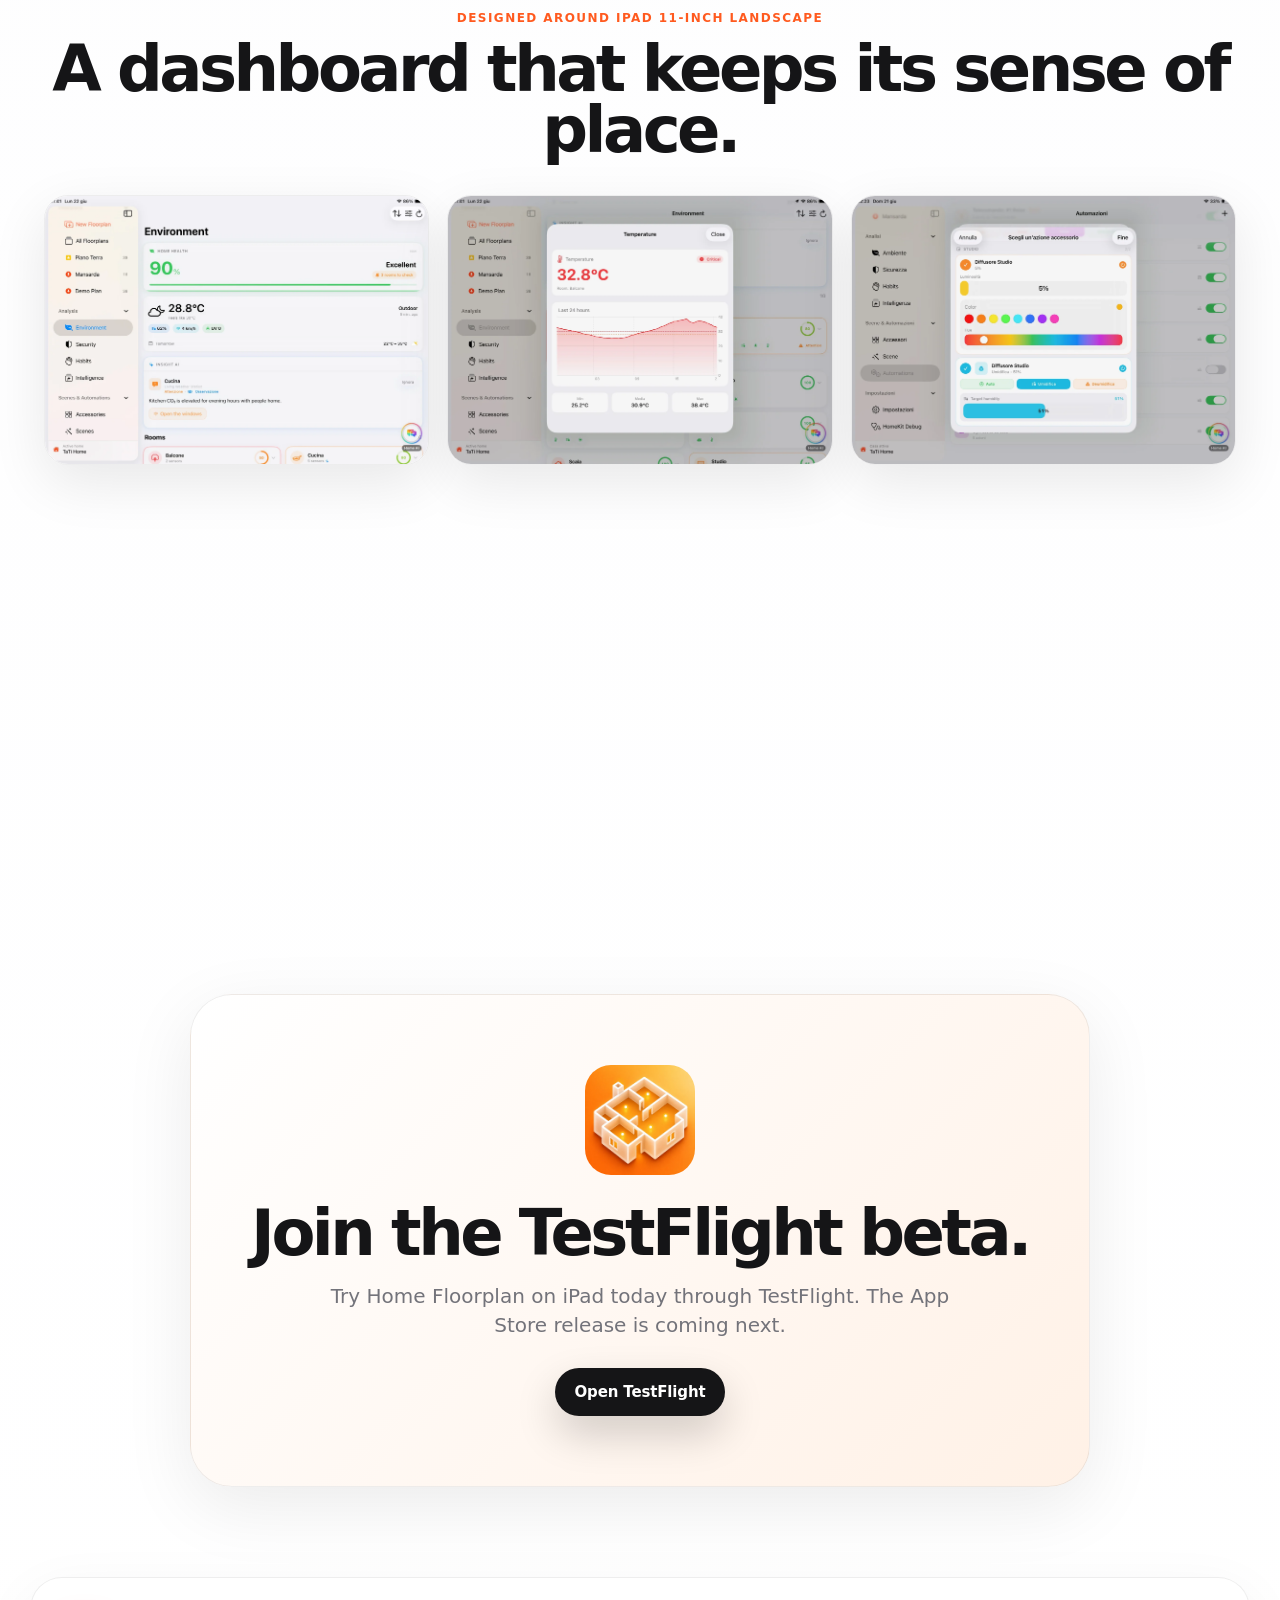
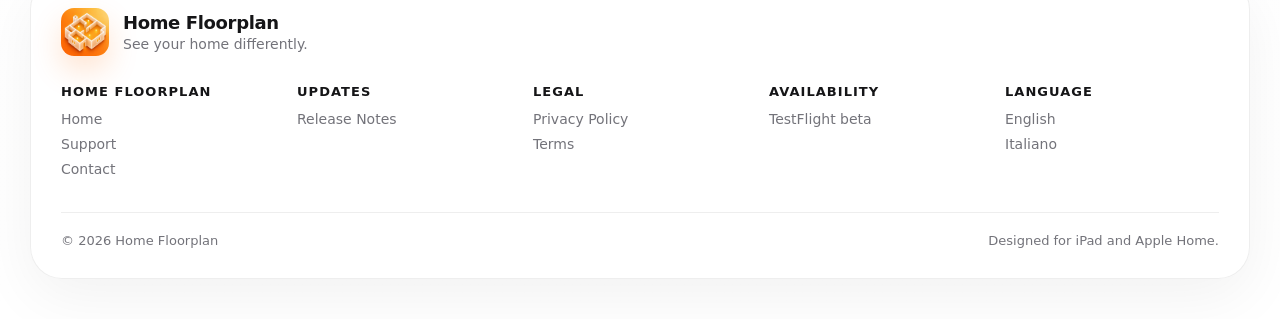
==== commit cdab026d: "Align mobile language switch labels" ====
--- a/index.html
+++ b/index.html
@@ -26,11 +26,11 @@
   <link rel="shortcut icon" href="assets/app-icon.webp" />
   <link rel="stylesheet" href="styles.css" />
   <style>
-    @media (max-width: 820px) {
+    @media (max-width: 1024px) {
       .site-header nav > a { display: none !important; }
-      .site-header .language-switch { display: inline-flex !important; flex-shrink: 0 !important; }
+      .site-header .language-switch { display: inline-flex !important; flex-shrink: 0 !important; margin-left: 0 !important; }
       .site-header .language-switch a,
-      .site-header .language-switch strong { display: inline-flex !important; }
+      .site-header .language-switch strong { box-sizing: border-box !important; display: inline-flex !important; align-items: center !important; justify-content: center !important; align-self: center !important; min-width: 34px !important; height: 28px !important; font-size: 12px !important; font-weight: 820 !important; line-height: 1 !important; }
     }
   </style>
 </head>
--- a/styles.css
+++ b/styles.css
@@ -48,7 +48,7 @@
 nav a { padding: 10px 13px; border-radius: 999px; color: rgba(21,21,23,.62); font-size: 14px; font-weight: 680; }
 nav a:hover { color: var(--ink); background: rgba(0,0,0,.045); }
 .language-switch { display: inline-flex; flex-shrink: 0; align-items: center; gap: 3px; margin-left: 8px; padding: 4px; border: 1px solid rgba(0,0,0,.06); border-radius: 999px; background: rgba(255,255,255,.72); box-shadow: 0 8px 22px rgba(0,0,0,.045); font-size: 12px; font-weight: 820; }
-.language-switch a, .language-switch strong { display: inline-flex; align-items: center; justify-content: center; min-width: 30px; height: 28px; padding: 0 8px; border-radius: 999px; }
+.language-switch a, .language-switch strong { box-sizing: border-box; display: inline-flex; align-items: center; justify-content: center; align-self: center; min-width: 30px; height: 28px; padding: 0 8px; border-radius: 999px; font-size: 12px; font-weight: 820; line-height: 1; }
 .language-switch a { color: rgba(21,21,23,.58); }
 .language-switch a:hover { color: var(--ink); background: rgba(255,255,255,.72); }
 .language-switch strong { color: var(--ink); background: #fff; box-shadow: 0 6px 18px rgba(0,0,0,.065); }
@@ -110,13 +110,13 @@
 .button.primary { color: #fff; background: var(--ink); box-shadow: 0 18px 42px rgba(0,0,0,.18); }
 .button.secondary { color: var(--ink); background: rgba(255,255,255,.72); border: 1px solid rgba(0,0,0,.07); }
 footer { width: min(var(--max), calc(100% - 40px)); margin: 0 auto 40px; display: flex; justify-content: center; gap: 18px; color: var(--muted); font-size: 14px; flex-wrap: wrap; }
-@media (max-width: 820px) {
+@media (max-width: 1024px) {
   .site-header { top: 10px; width: calc(100% - 20px); height: 52px; }
   .brand span { display: none; }
-  nav a { padding: 9px 9px; font-size: 13px; }
-  nav > a { display: none; }
-  .language-switch { margin-left: 2px; }
-  .language-switch a, .language-switch strong { min-width: 28px; height: 26px; padding: 0 7px; }
+  nav { flex-shrink: 0; }
+  nav > a { display: none !important; }
+  .language-switch { margin-left: 0; }
+  .language-switch a, .language-switch strong { min-width: 34px; height: 28px; padding: 0 9px; line-height: 1; }
   .hero { min-height: auto; padding: 94px 16px 58px; gap: 30px; }
   .hero-mark { width: 76px; height: 76px; border-radius: 19px; }
   h1 { font-size: clamp(48px, 15vw, 76px); letter-spacing: -.064em; }
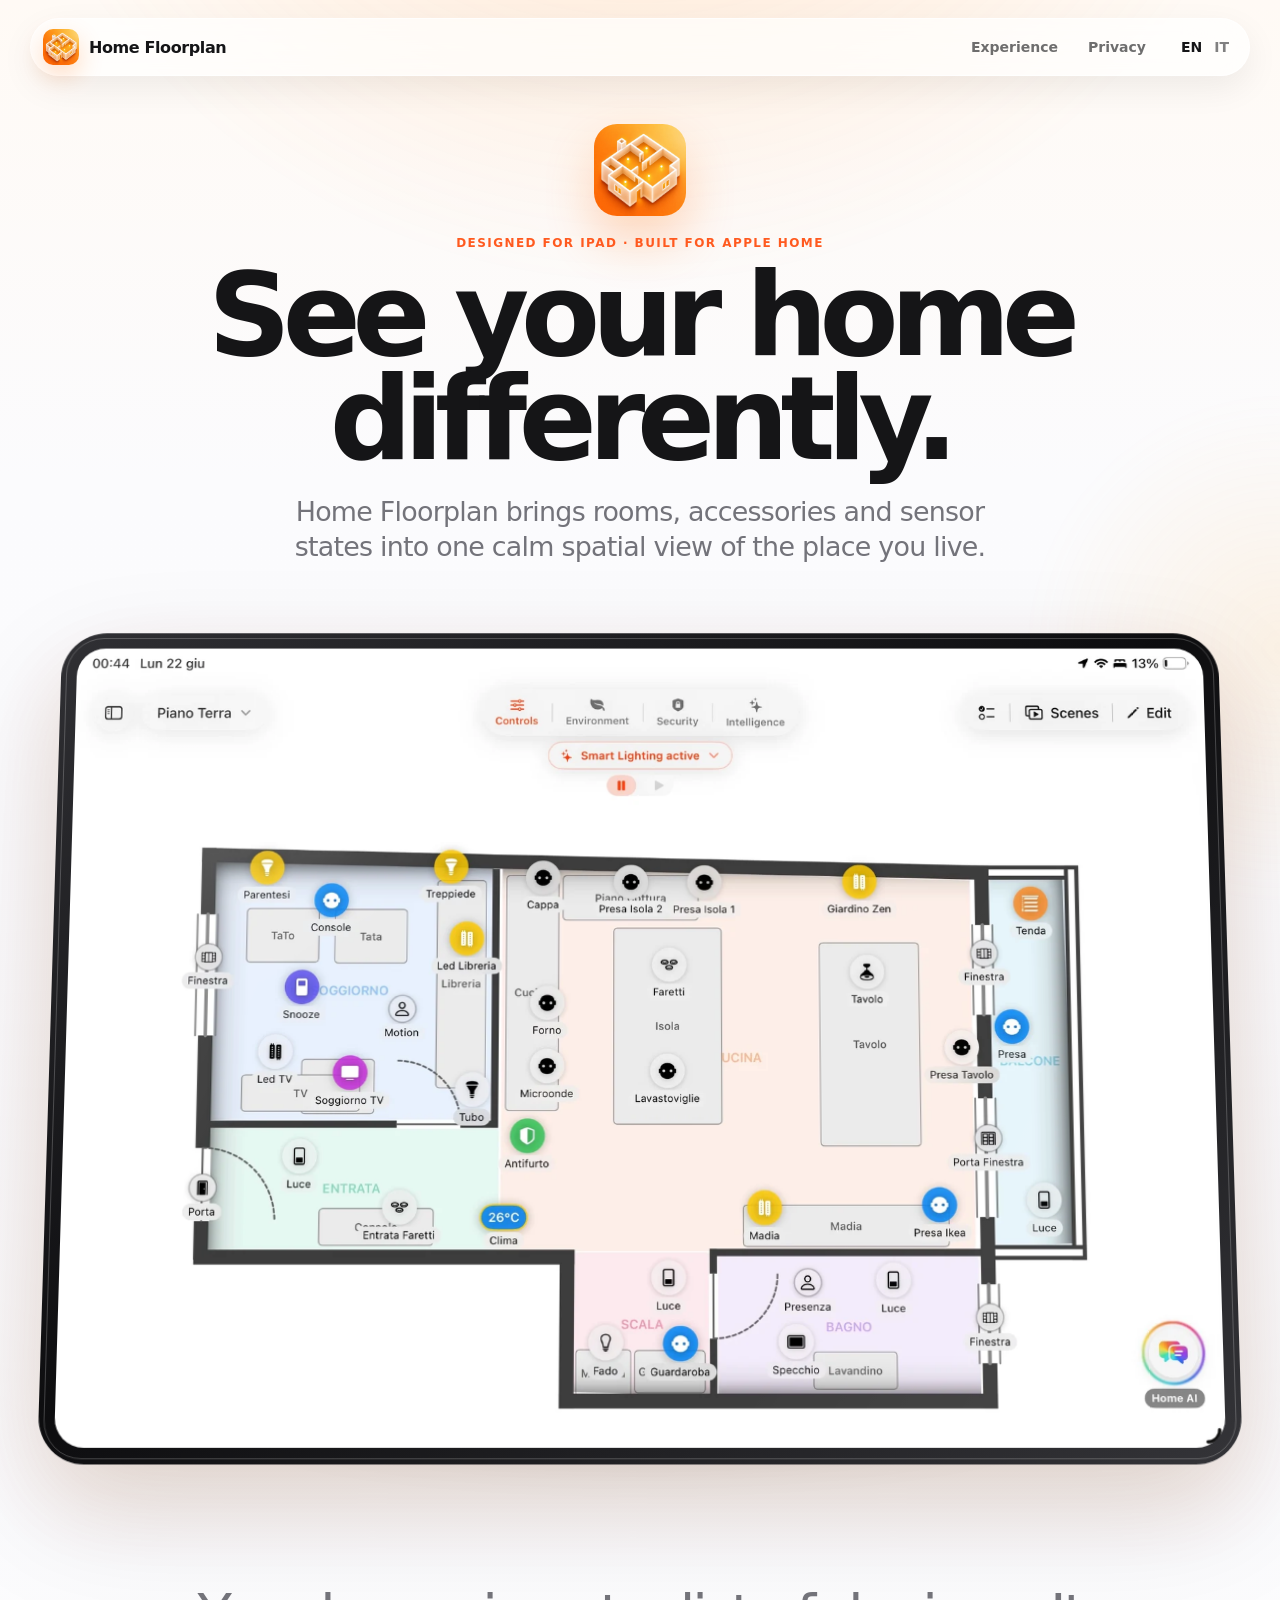
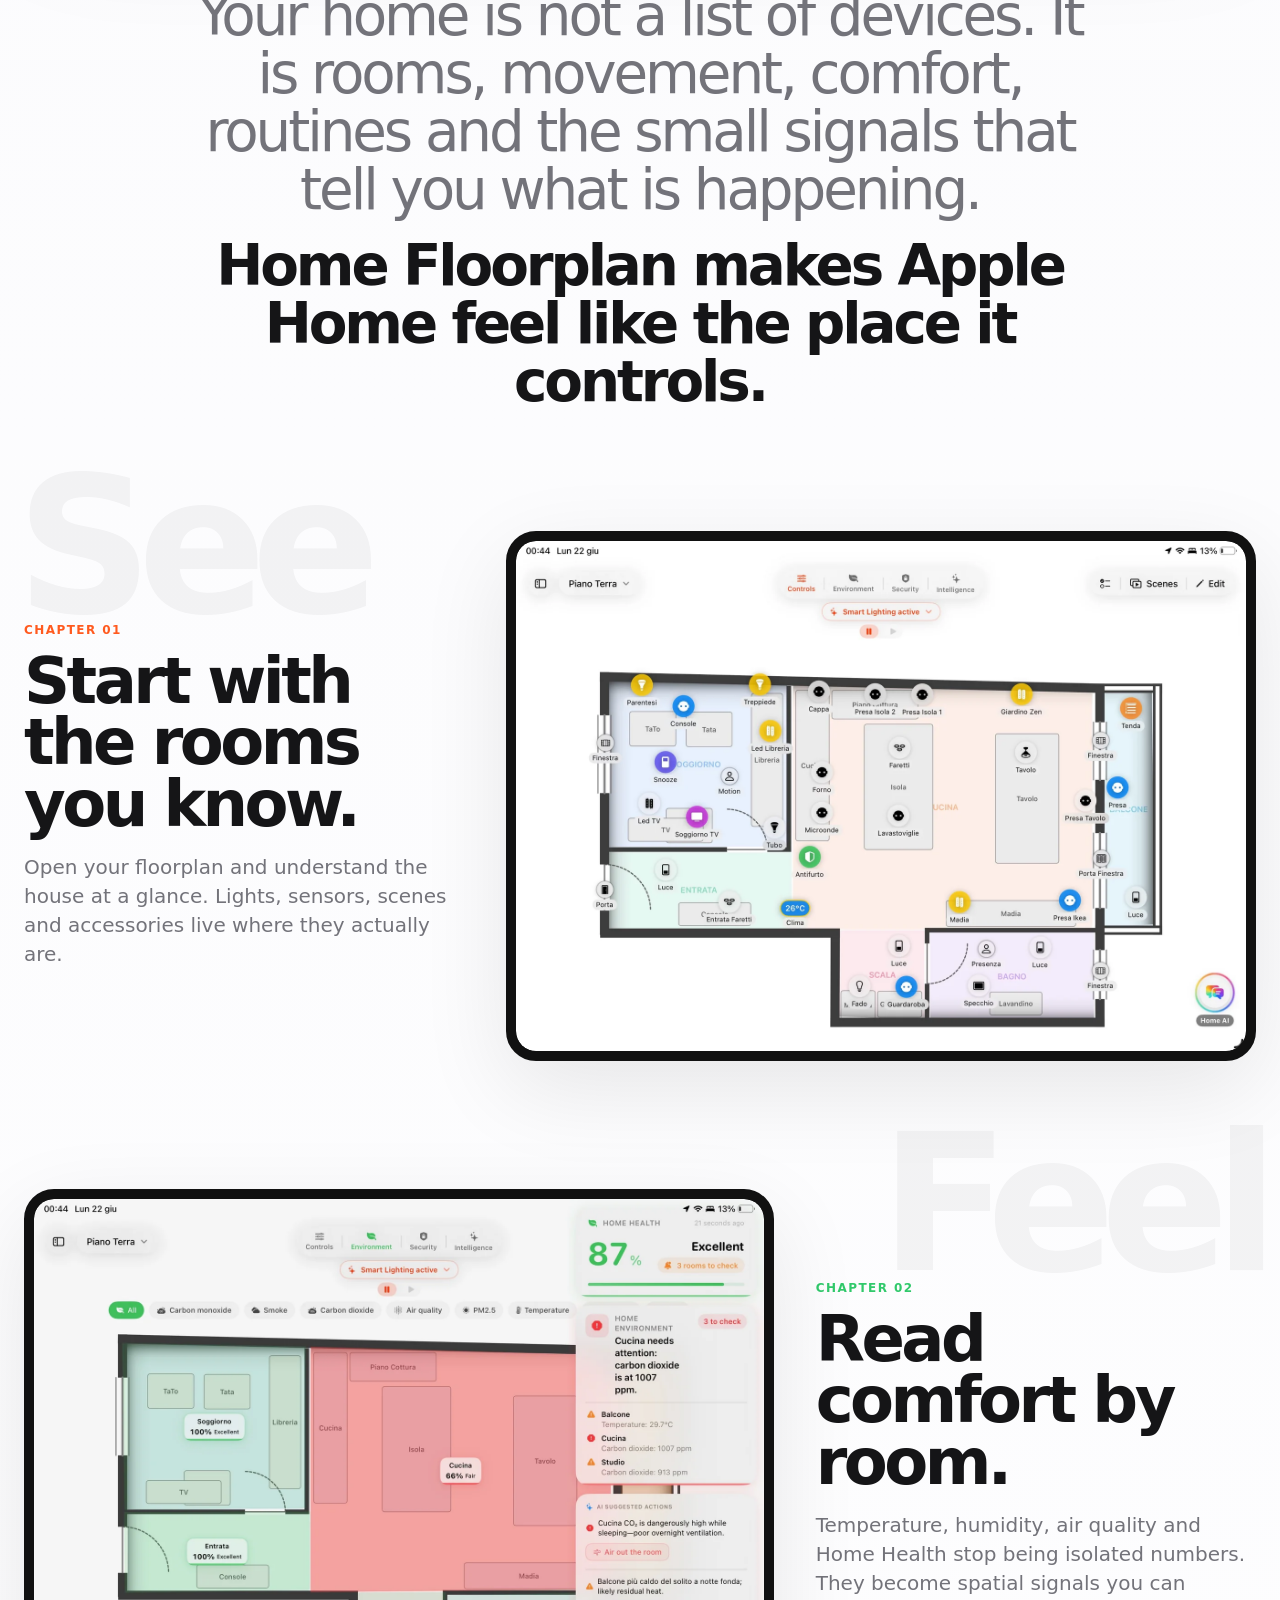
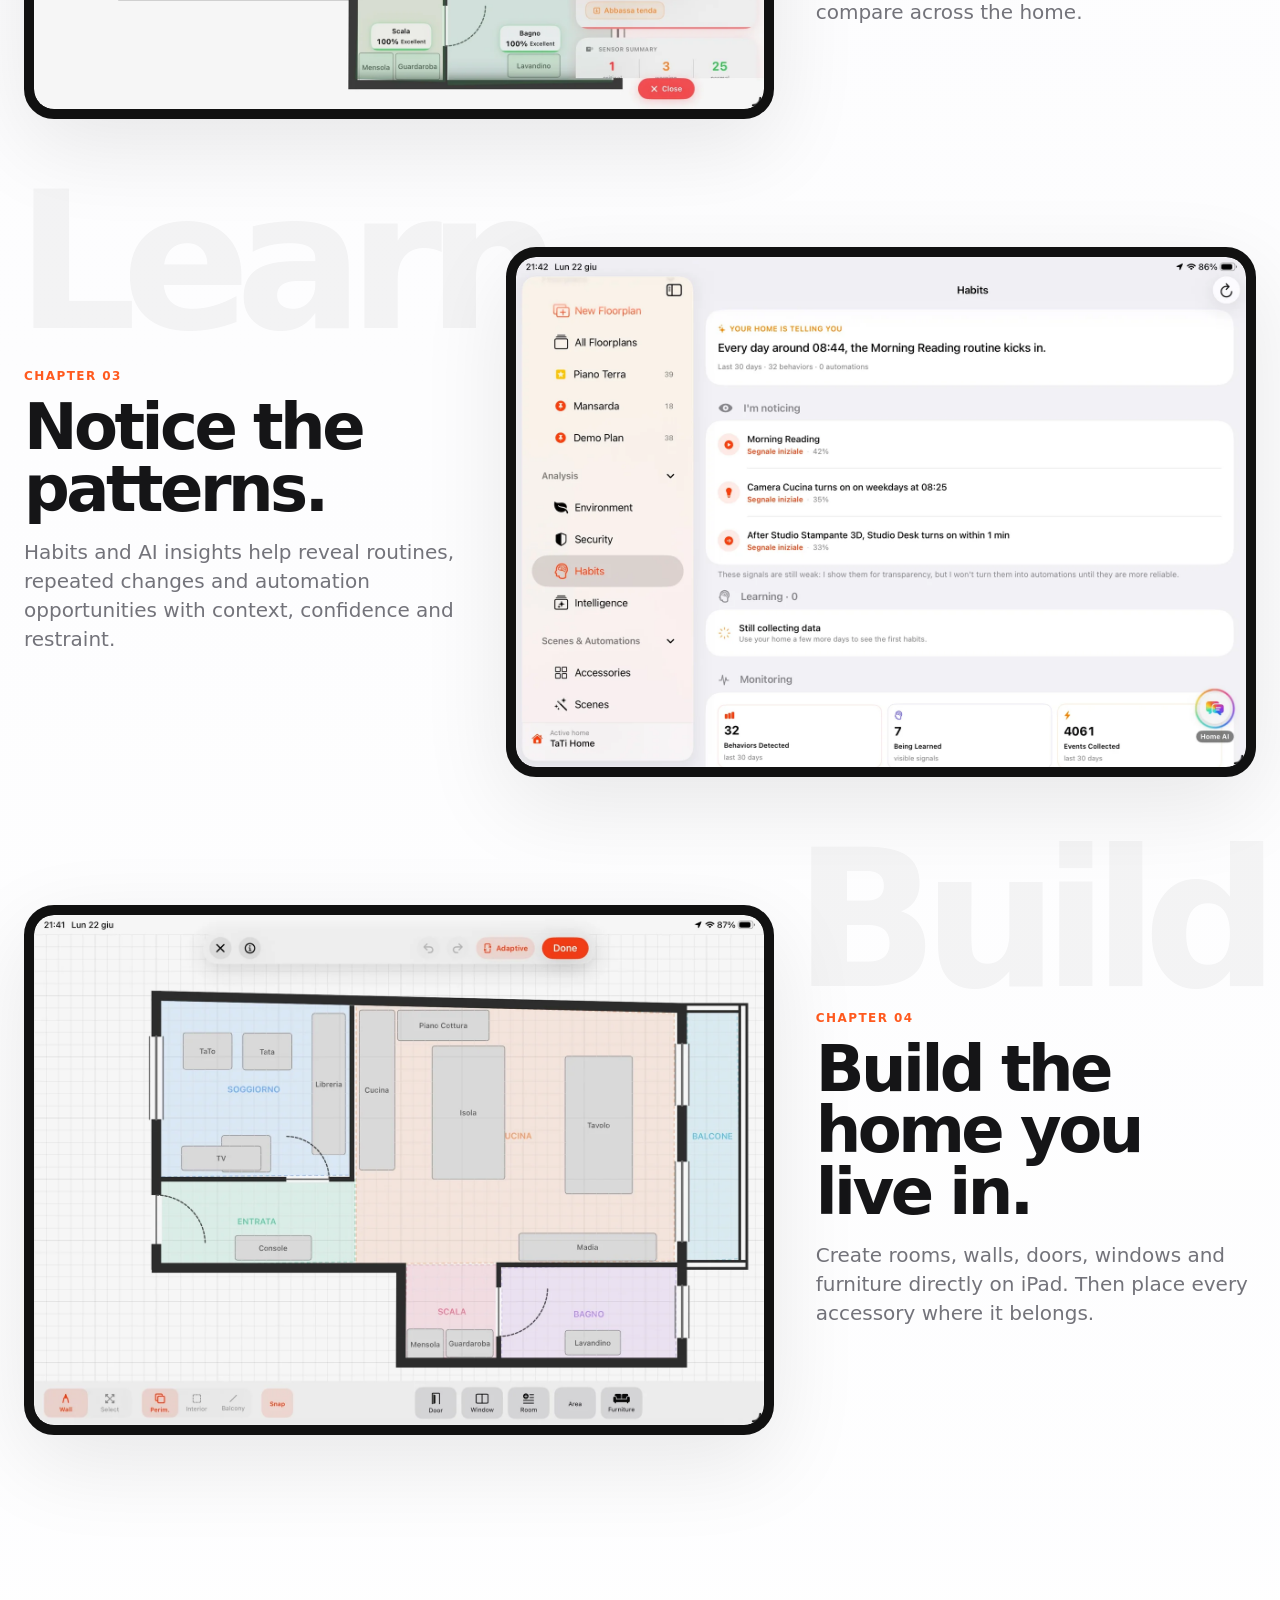
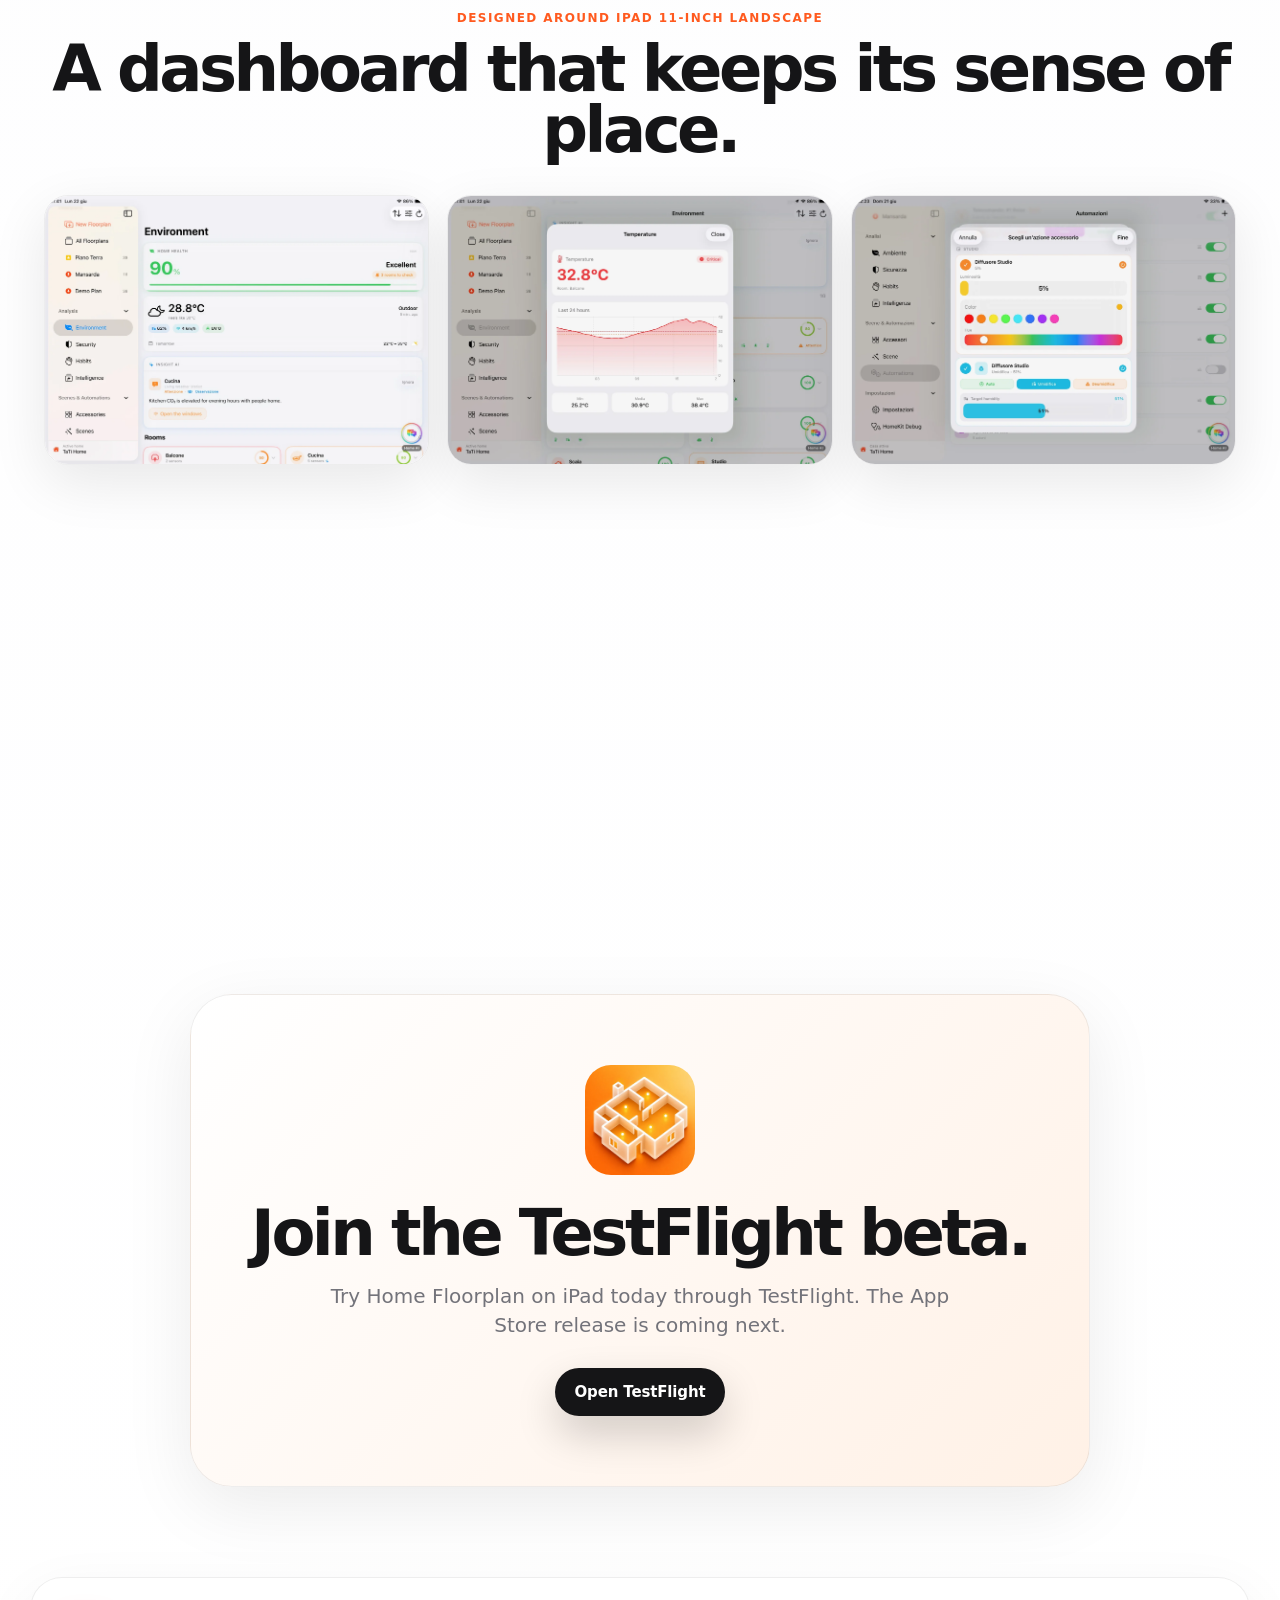
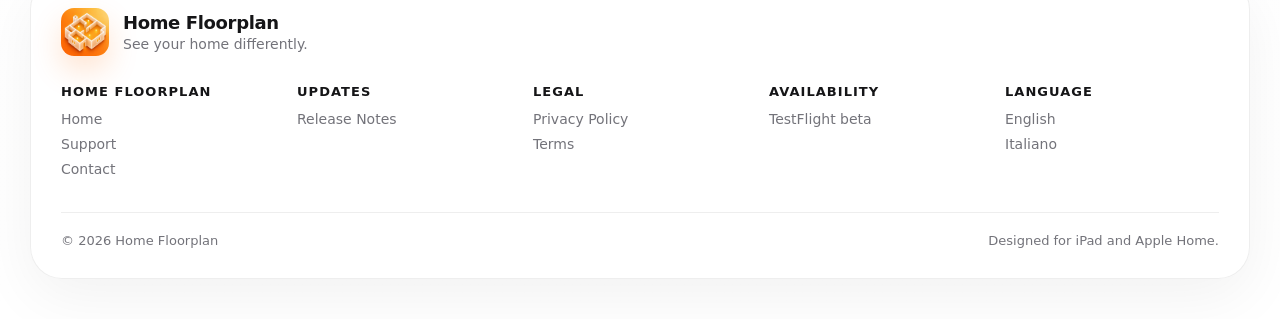
==== commit 6d2c4c77: "Simplify mobile language links" ====
--- a/index.html
+++ b/index.html
@@ -28,9 +28,9 @@
   <style>
     @media (max-width: 1024px) {
       .site-header nav > a { display: none !important; }
-      .site-header .language-switch { display: inline-flex !important; flex-shrink: 0 !important; margin-left: 0 !important; }
+      .site-header .language-switch { display: inline-flex !important; flex-shrink: 0 !important; align-items: center !important; gap: 16px !important; margin-left: 0 !important; padding: 0 10px !important; border: 0 !important; background: transparent !important; box-shadow: none !important; color: rgba(21,21,23,.54) !important; font-size: 17px !important; font-weight: 780 !important; line-height: 1 !important; }
       .site-header .language-switch a,
-      .site-header .language-switch strong { box-sizing: border-box !important; display: inline-flex !important; align-items: center !important; justify-content: center !important; align-self: center !important; min-width: 34px !important; height: 28px !important; font-size: 12px !important; font-weight: 820 !important; line-height: 1 !important; }
+      .site-header .language-switch strong { display: inline-flex !important; align-items: center !important; height: 32px !important; font: inherit !important; line-height: 1 !important; }
     }
   </style>
 </head>
--- a/styles.css
+++ b/styles.css
@@ -47,11 +47,11 @@
 nav { display: flex; align-items: center; gap: 4px; }
 nav a { padding: 10px 13px; border-radius: 999px; color: rgba(21,21,23,.62); font-size: 14px; font-weight: 680; }
 nav a:hover { color: var(--ink); background: rgba(0,0,0,.045); }
-.language-switch { display: inline-flex; flex-shrink: 0; align-items: center; gap: 3px; margin-left: 8px; padding: 4px; border: 1px solid rgba(0,0,0,.06); border-radius: 999px; background: rgba(255,255,255,.72); box-shadow: 0 8px 22px rgba(0,0,0,.045); font-size: 12px; font-weight: 820; }
-.language-switch a, .language-switch strong { box-sizing: border-box; display: inline-flex; align-items: center; justify-content: center; align-self: center; min-width: 30px; height: 28px; padding: 0 8px; border-radius: 999px; font-size: 12px; font-weight: 820; line-height: 1; }
-.language-switch a { color: rgba(21,21,23,.58); }
-.language-switch a:hover { color: var(--ink); background: rgba(255,255,255,.72); }
-.language-switch strong { color: var(--ink); background: #fff; box-shadow: 0 6px 18px rgba(0,0,0,.065); }
+.language-switch { display: inline-flex; flex-shrink: 0; align-items: center; gap: 12px; margin-left: 10px; padding: 0 8px; color: rgba(21,21,23,.54); font-size: 14px; font-weight: 780; line-height: 1; }
+.language-switch a, .language-switch strong { display: inline-flex; align-items: center; justify-content: center; height: 32px; padding: 0; font: inherit; line-height: 1; }
+.language-switch a { color: rgba(21,21,23,.54); }
+.language-switch a:hover { color: var(--ink); }
+.language-switch strong { color: var(--ink); }
 .hero {
   min-height: 100svh;
   padding: 124px 24px 76px;
@@ -115,8 +115,8 @@
   .brand span { display: none; }
   nav { flex-shrink: 0; }
   nav > a { display: none !important; }
-  .language-switch { margin-left: 0; }
-  .language-switch a, .language-switch strong { min-width: 34px; height: 28px; padding: 0 9px; line-height: 1; }
+  .language-switch { gap: 16px; margin-left: 0; padding: 0 10px; font-size: 17px; font-weight: 780; }
+  .language-switch a, .language-switch strong { height: 32px; line-height: 1; }
   .hero { min-height: auto; padding: 94px 16px 58px; gap: 30px; }
   .hero-mark { width: 76px; height: 76px; border-radius: 19px; }
   h1 { font-size: clamp(48px, 15vw, 76px); letter-spacing: -.064em; }
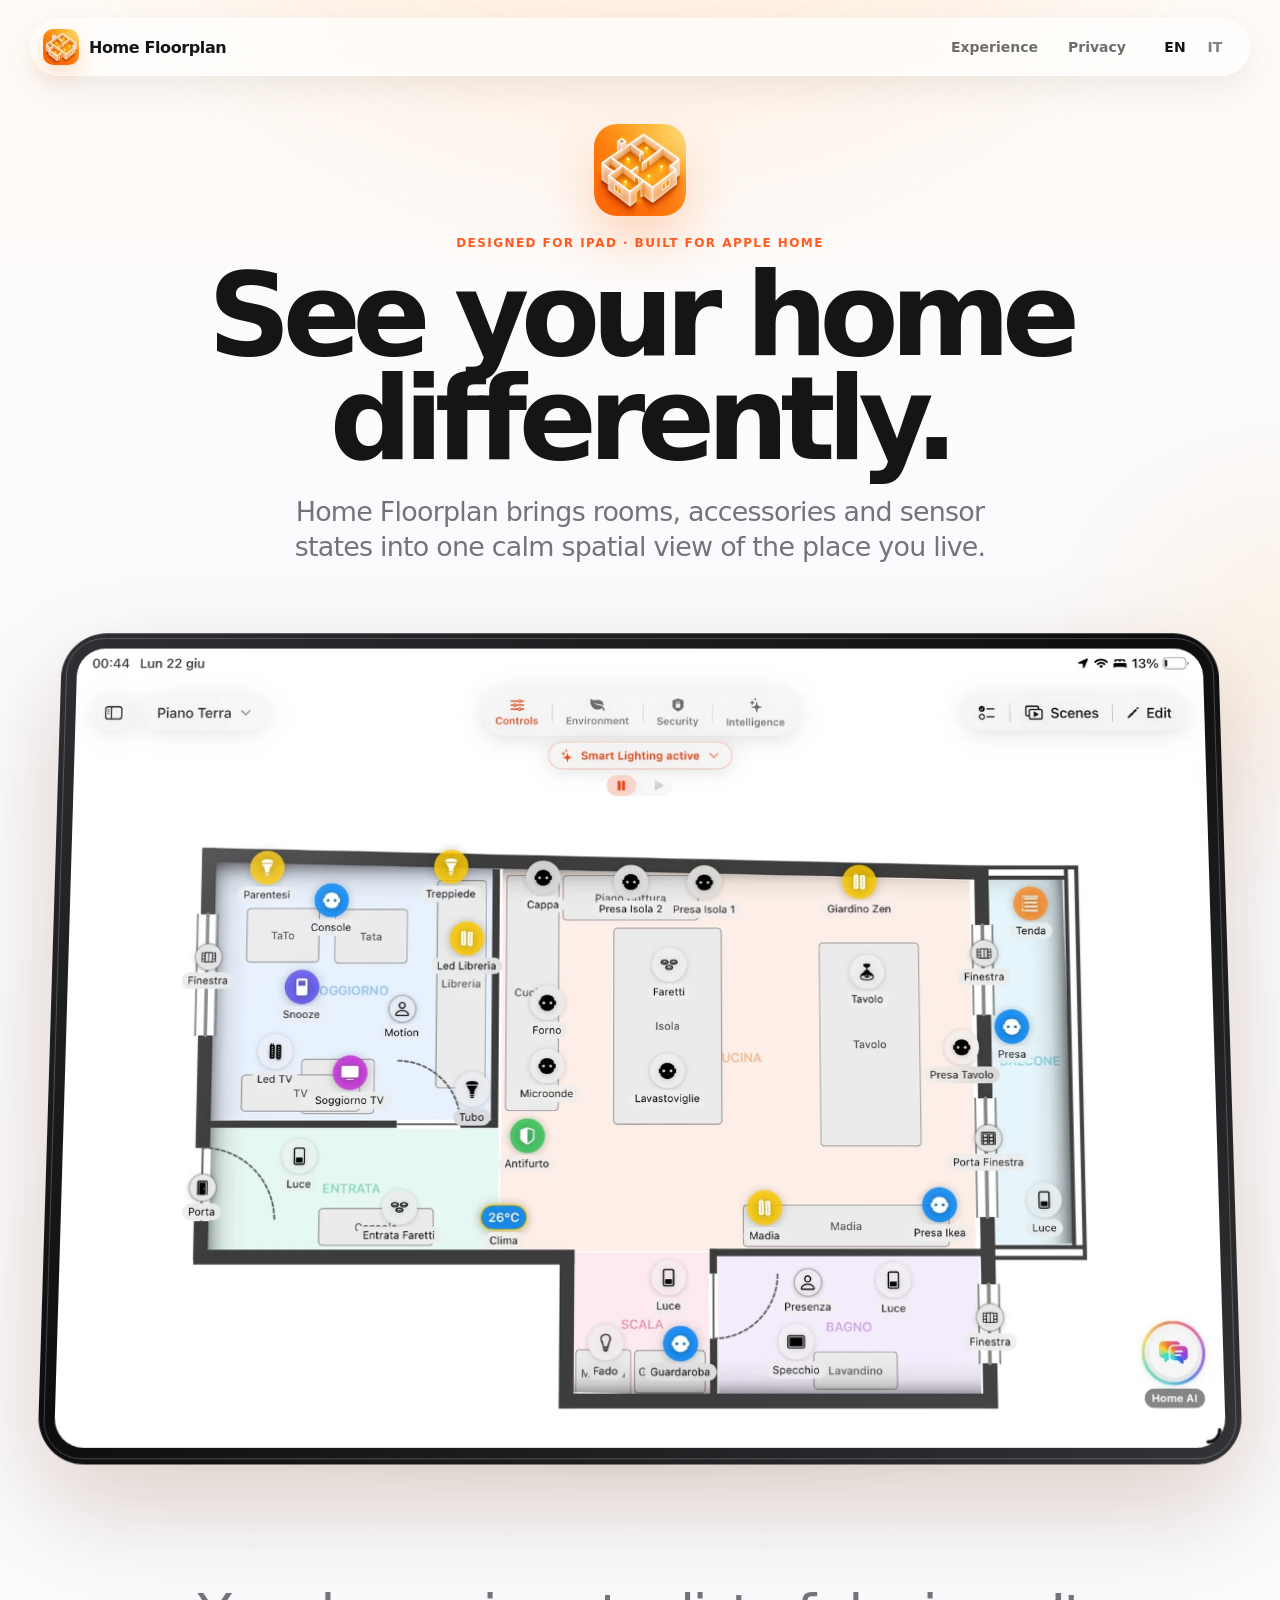
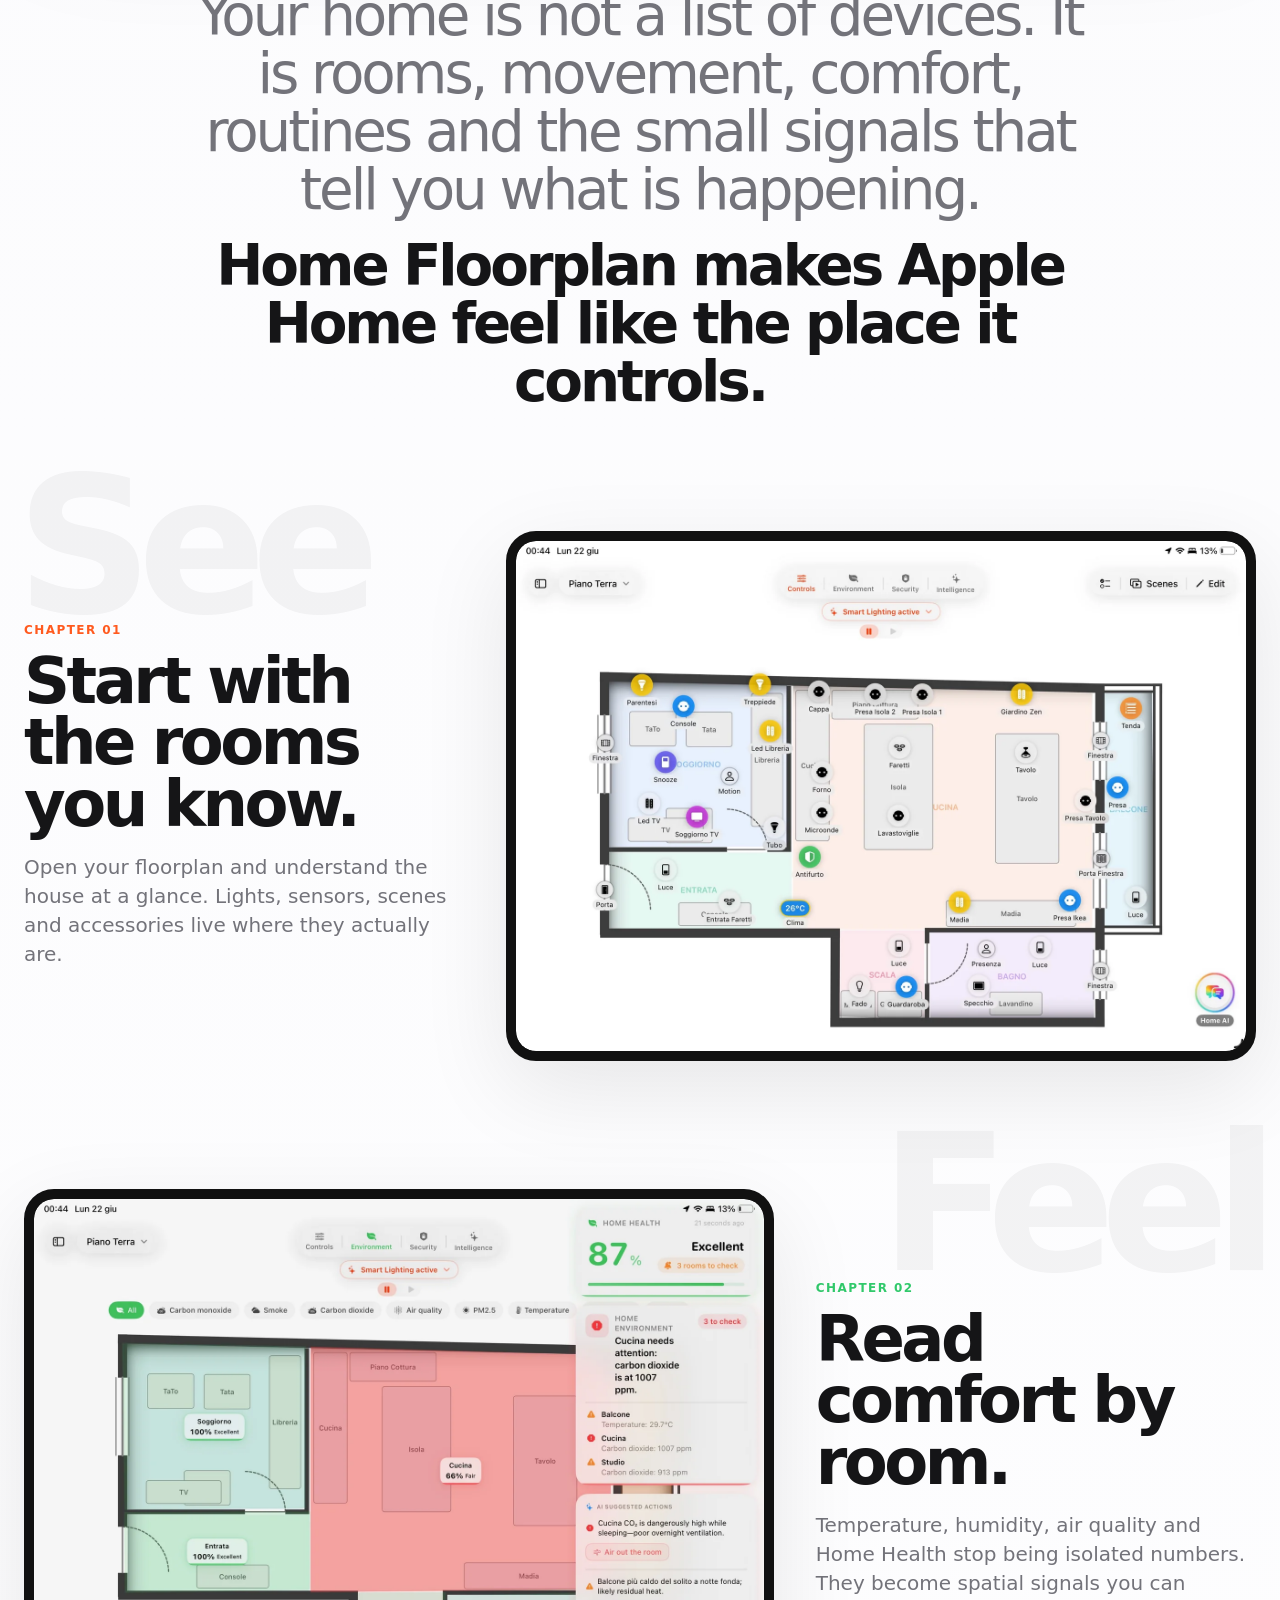
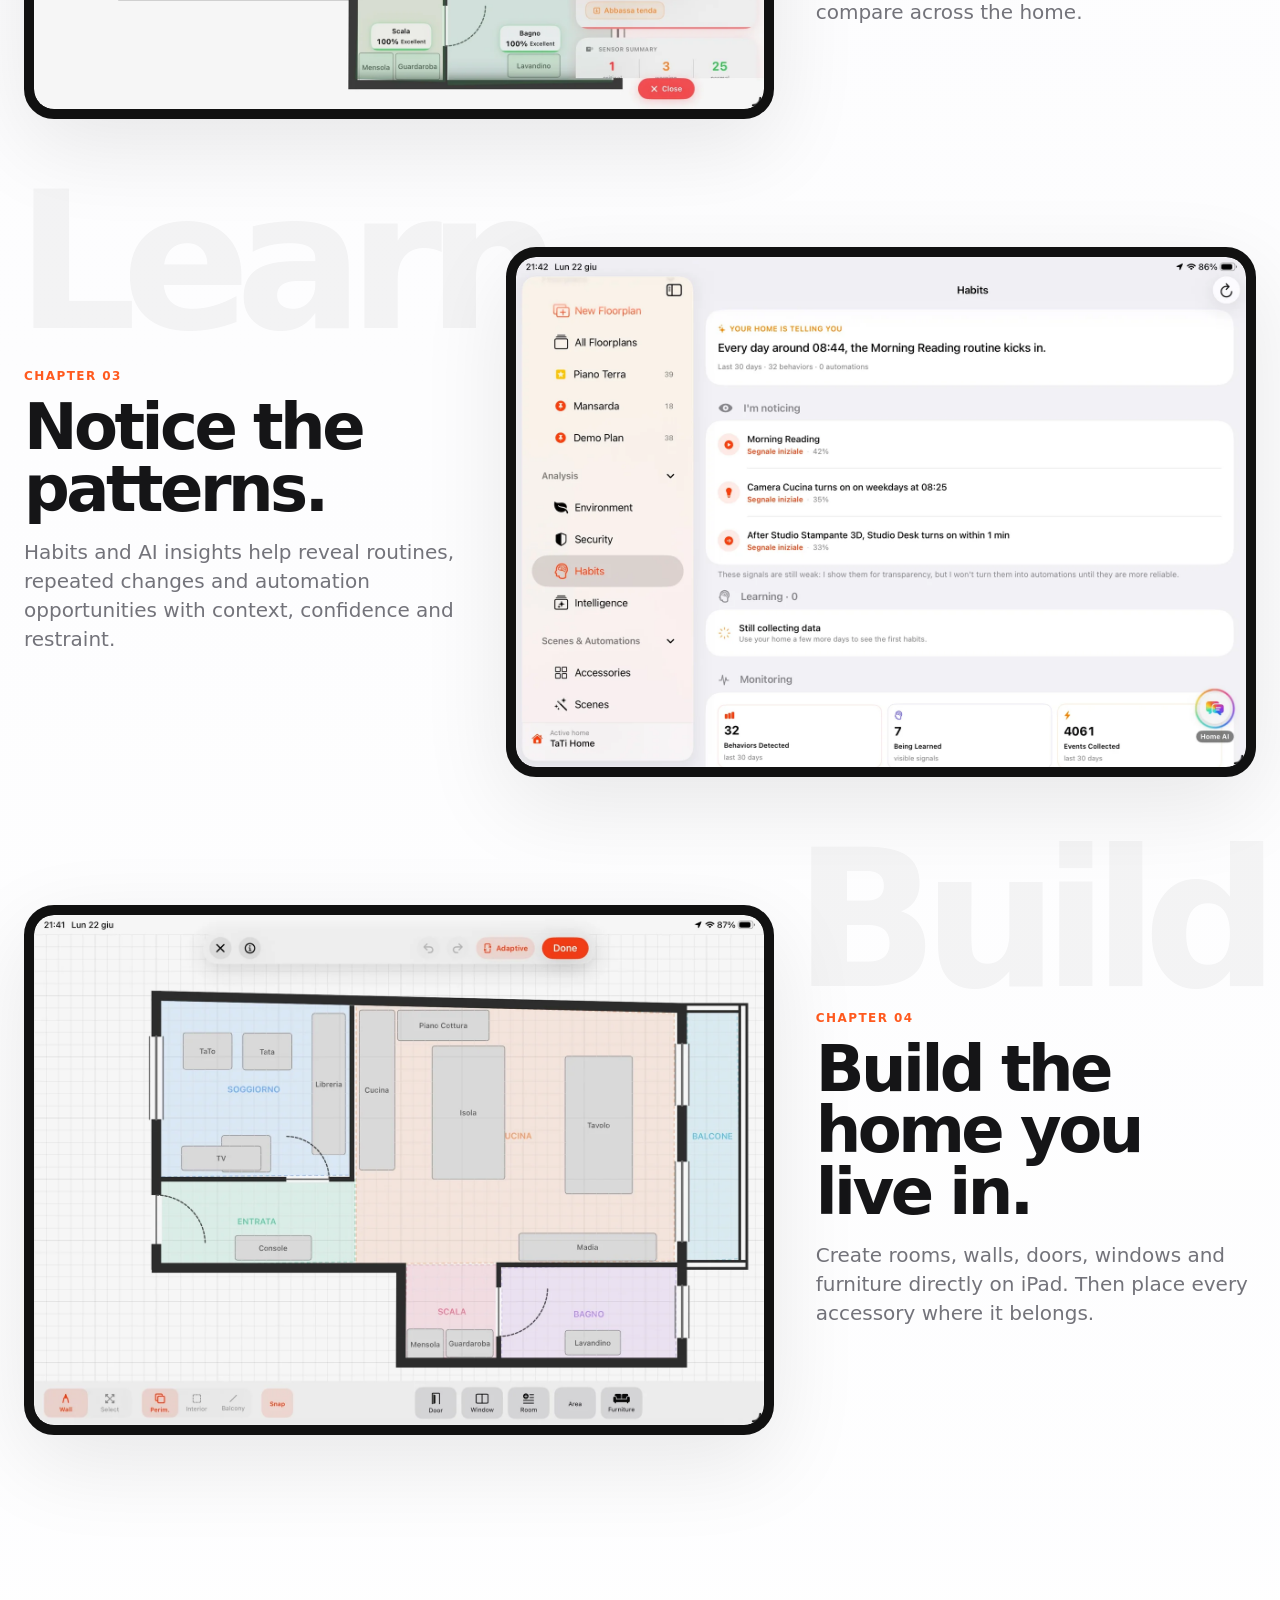
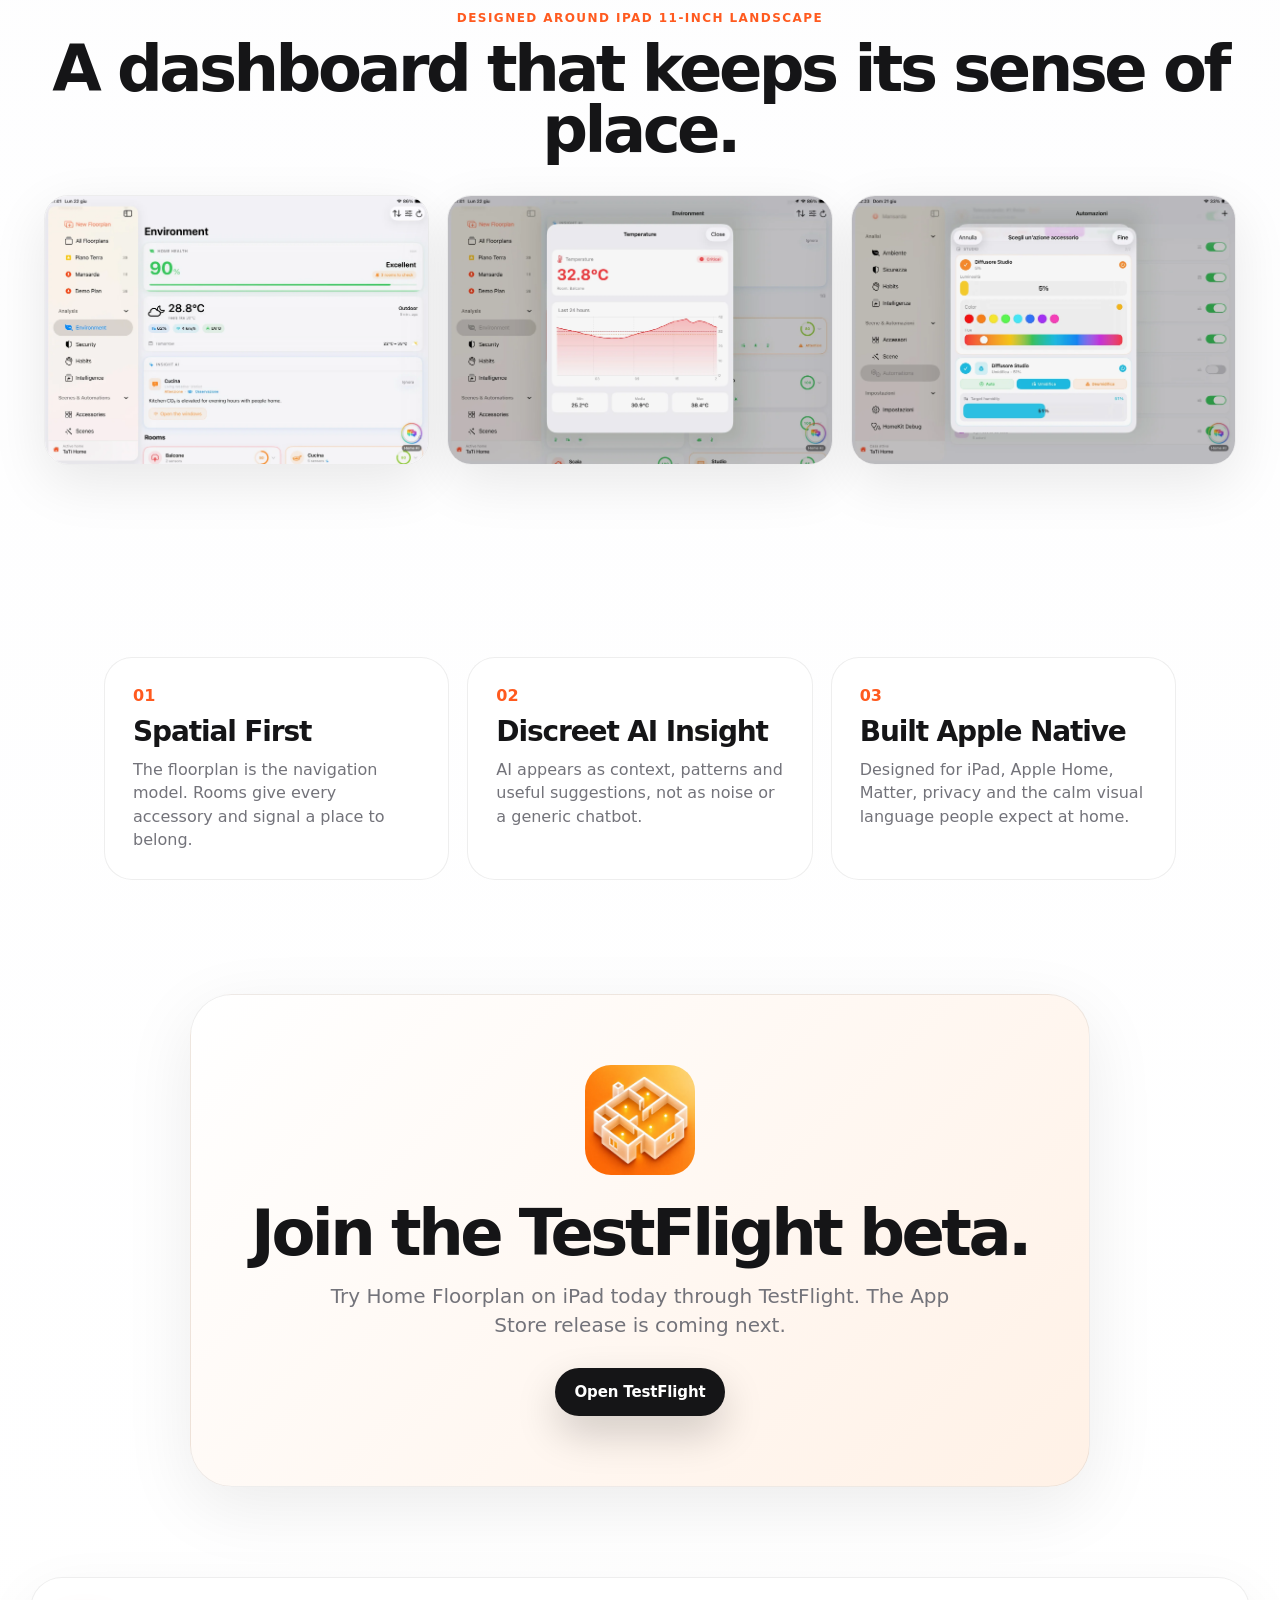
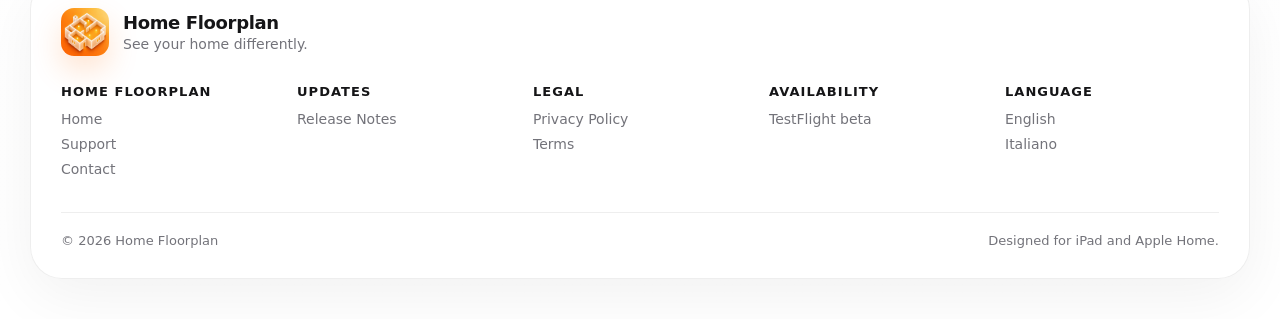
==== commit c5ed4271: "Use consistent language switch links" ====
--- a/index.html
+++ b/index.html
@@ -29,8 +29,7 @@
     @media (max-width: 1024px) {
       .site-header nav > a { display: none !important; }
       .site-header .language-switch { display: inline-flex !important; flex-shrink: 0 !important; align-items: center !important; gap: 16px !important; margin-left: 0 !important; padding: 0 10px !important; border: 0 !important; background: transparent !important; box-shadow: none !important; color: rgba(21,21,23,.54) !important; font-size: 17px !important; font-weight: 780 !important; line-height: 1 !important; }
-      .site-header .language-switch a,
-      .site-header .language-switch strong { display: inline-flex !important; align-items: center !important; height: 32px !important; font: inherit !important; line-height: 1 !important; }
+      .site-header .language-switch a { display: inline-flex !important; align-items: center !important; justify-content: center !important; width: 32px !important; height: 32px !important; font: inherit !important; line-height: 1 !important; }
     }
   </style>
 </head>
@@ -46,7 +45,7 @@
     <nav>
       <a href="#chapters">Experience</a>
       <a href="privacy.html">Privacy</a>
-      <span class="language-switch" aria-label="Language"><strong>EN</strong><a href="it/index.html">IT</a></span>
+      <span class="language-switch" aria-label="Language"><a class="is-active" href="index.html" aria-current="page">EN</a><a href="it/index.html">IT</a></span>
     </nav>
   </header>
 
--- a/styles.css
+++ b/styles.css
@@ -47,11 +47,11 @@
 nav { display: flex; align-items: center; gap: 4px; }
 nav a { padding: 10px 13px; border-radius: 999px; color: rgba(21,21,23,.62); font-size: 14px; font-weight: 680; }
 nav a:hover { color: var(--ink); background: rgba(0,0,0,.045); }
-.language-switch { display: inline-flex; flex-shrink: 0; align-items: center; gap: 12px; margin-left: 10px; padding: 0 8px; color: rgba(21,21,23,.54); font-size: 14px; font-weight: 780; line-height: 1; }
-.language-switch a, .language-switch strong { display: inline-flex; align-items: center; justify-content: center; height: 32px; padding: 0; font: inherit; line-height: 1; }
+.language-switch { display: inline-grid; grid-template-columns: repeat(2, 28px); flex-shrink: 0; align-items: center; gap: 12px; margin-left: 10px; padding: 0 8px; color: rgba(21,21,23,.54); font-size: 14px; font-weight: 780; line-height: 1; }
+.language-switch a { display: inline-flex; align-items: center; justify-content: center; width: 28px; height: 32px; padding: 0; font: inherit; line-height: 1; }
 .language-switch a { color: rgba(21,21,23,.54); }
 .language-switch a:hover { color: var(--ink); }
-.language-switch strong { color: var(--ink); }
+.language-switch a.is-active { color: var(--ink); }
 .hero {
   min-height: 100svh;
   padding: 124px 24px 76px;
@@ -115,8 +115,8 @@
   .brand span { display: none; }
   nav { flex-shrink: 0; }
   nav > a { display: none !important; }
-  .language-switch { gap: 16px; margin-left: 0; padding: 0 10px; font-size: 17px; font-weight: 780; }
-  .language-switch a, .language-switch strong { height: 32px; line-height: 1; }
+  .language-switch { grid-template-columns: repeat(2, 32px); gap: 16px; margin-left: 0; padding: 0 10px; font-size: 17px; font-weight: 780; }
+  .language-switch a { width: 32px; height: 32px; line-height: 1; }
   .hero { min-height: auto; padding: 94px 16px 58px; gap: 30px; }
   .hero-mark { width: 76px; height: 76px; border-radius: 19px; }
   h1 { font-size: clamp(48px, 15vw, 76px); letter-spacing: -.064em; }
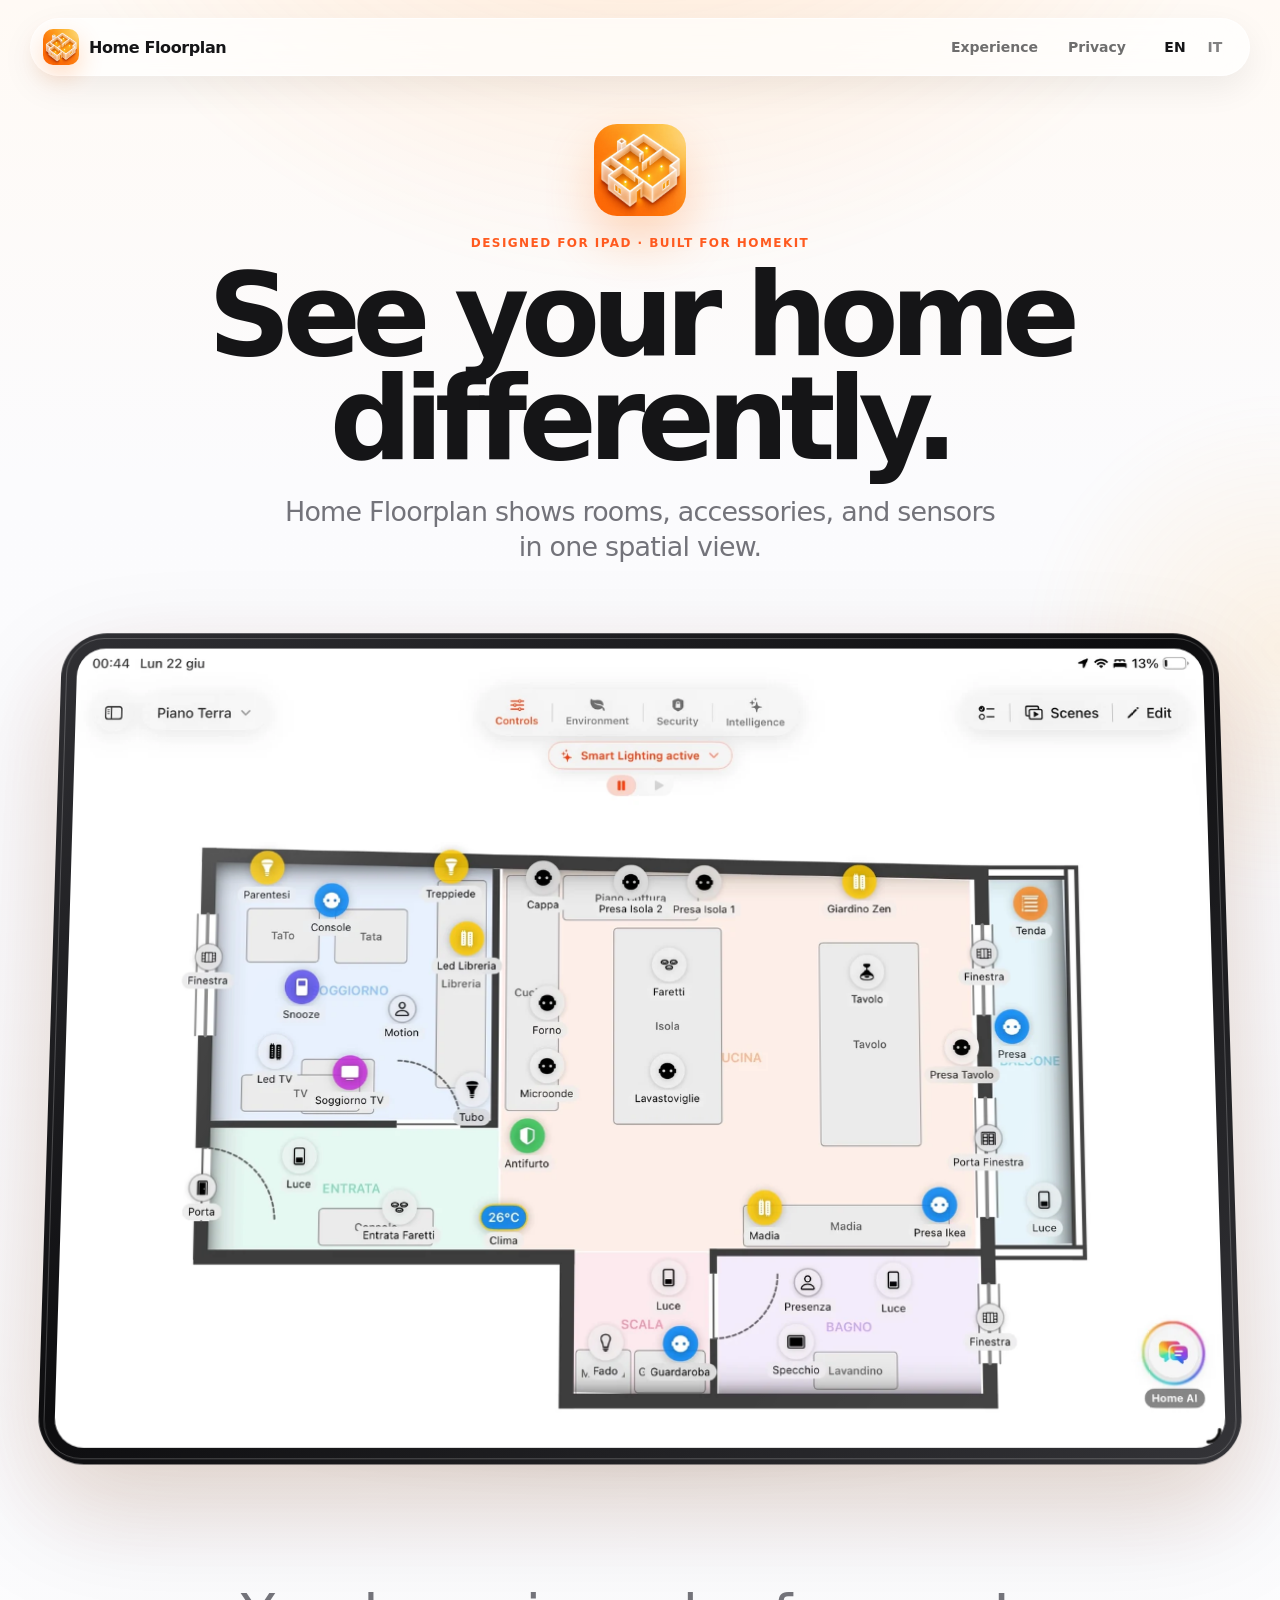
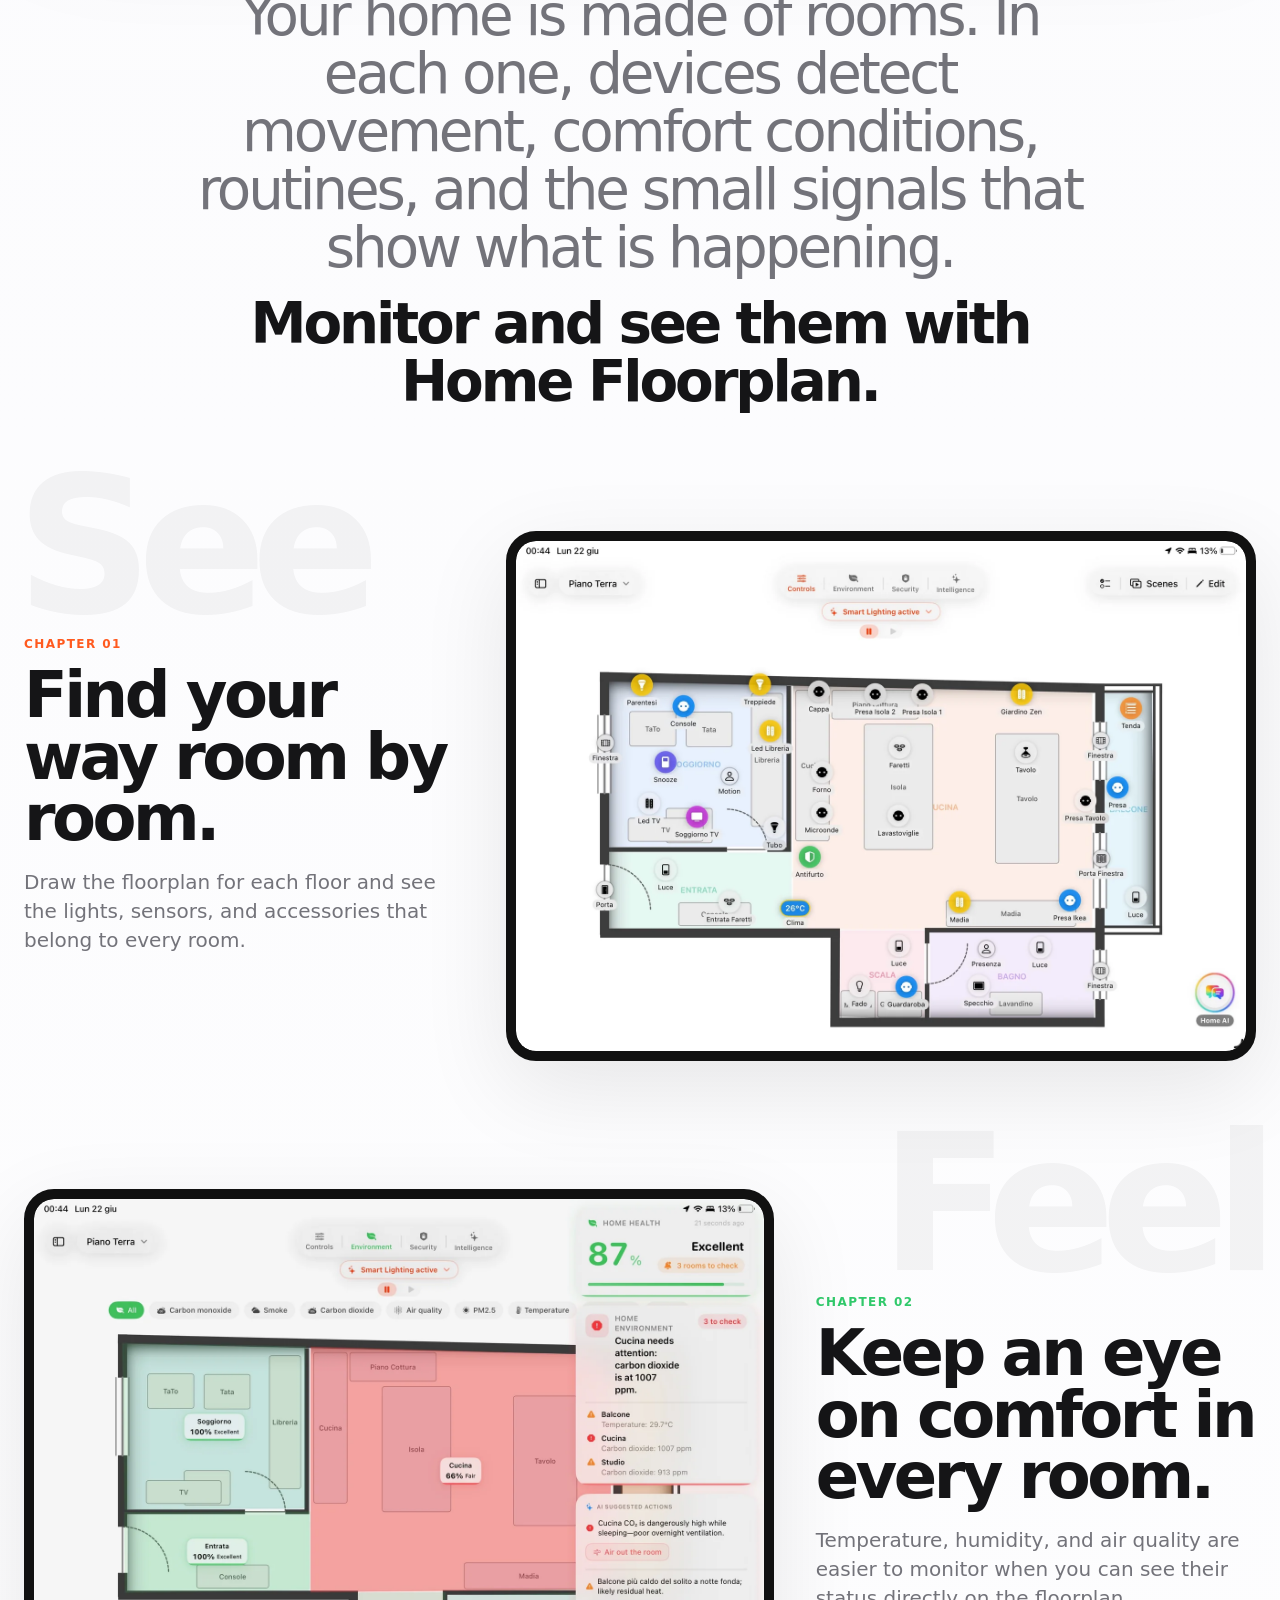
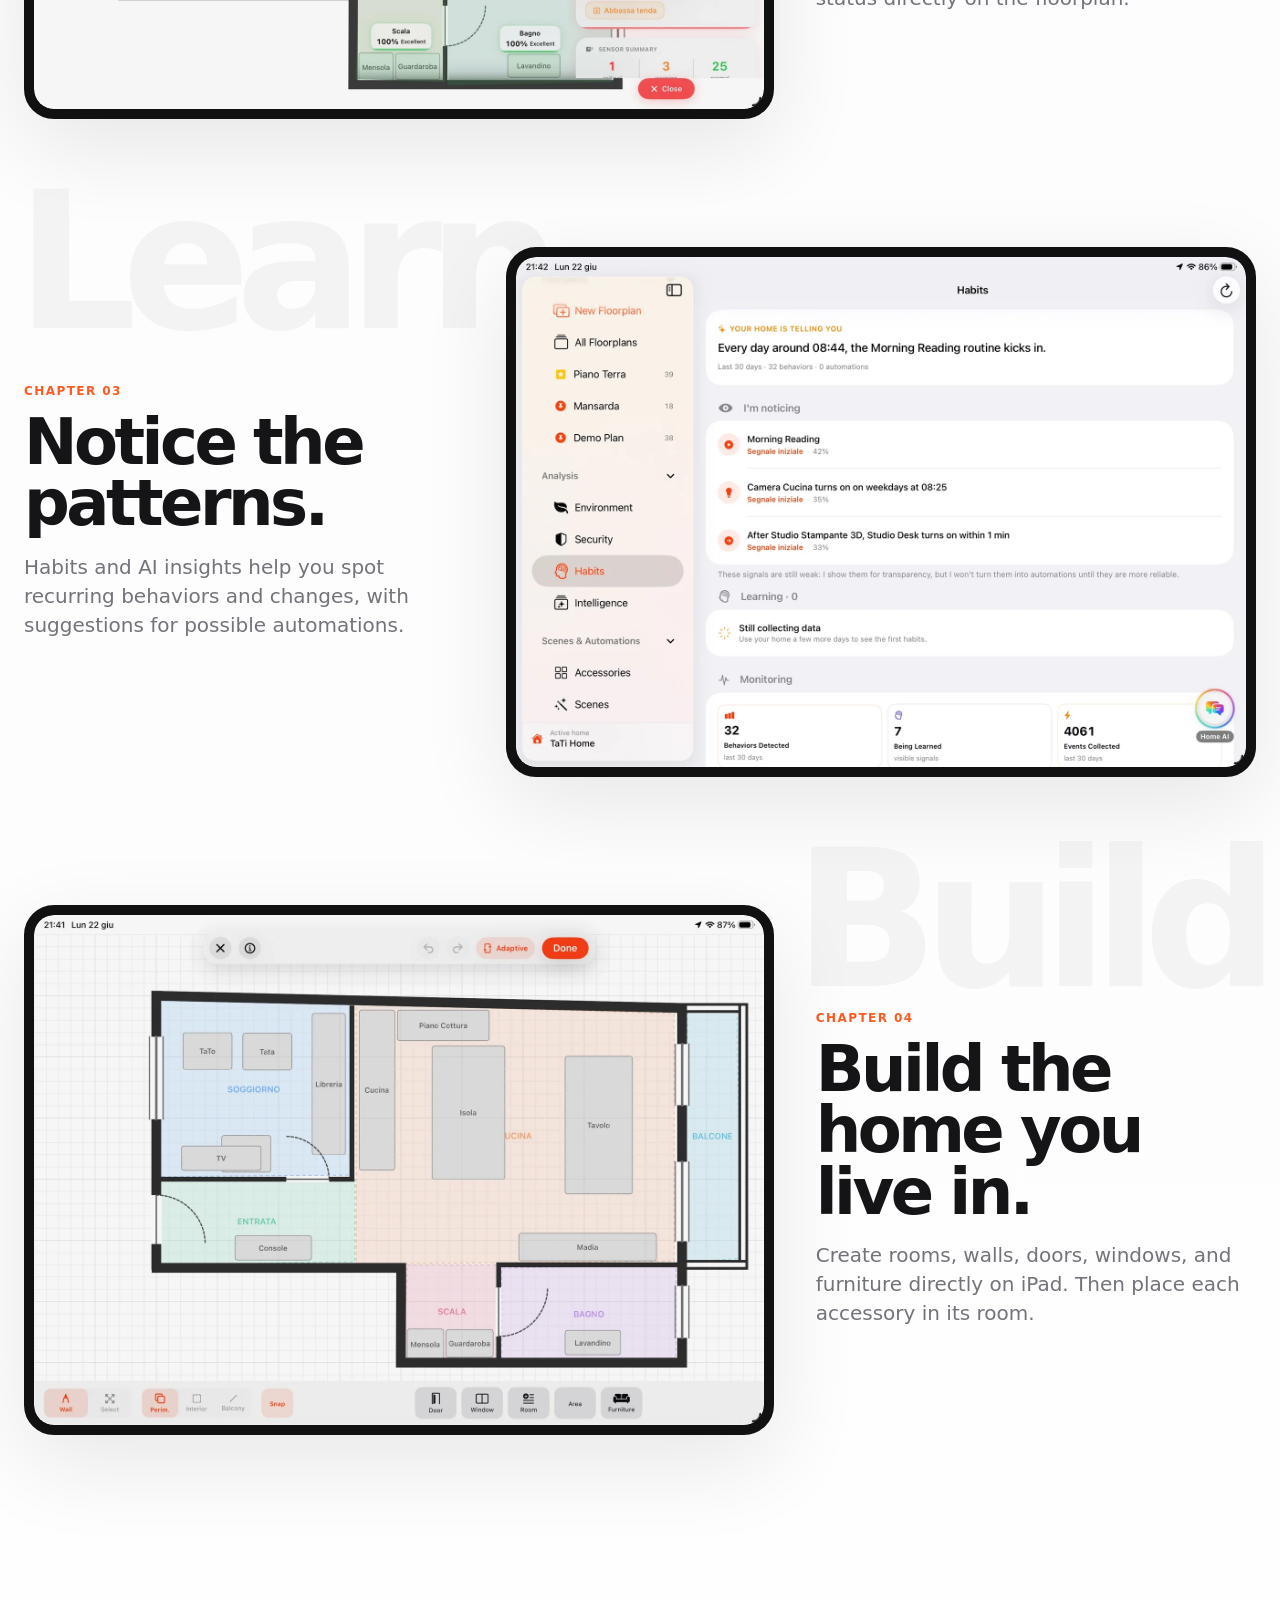
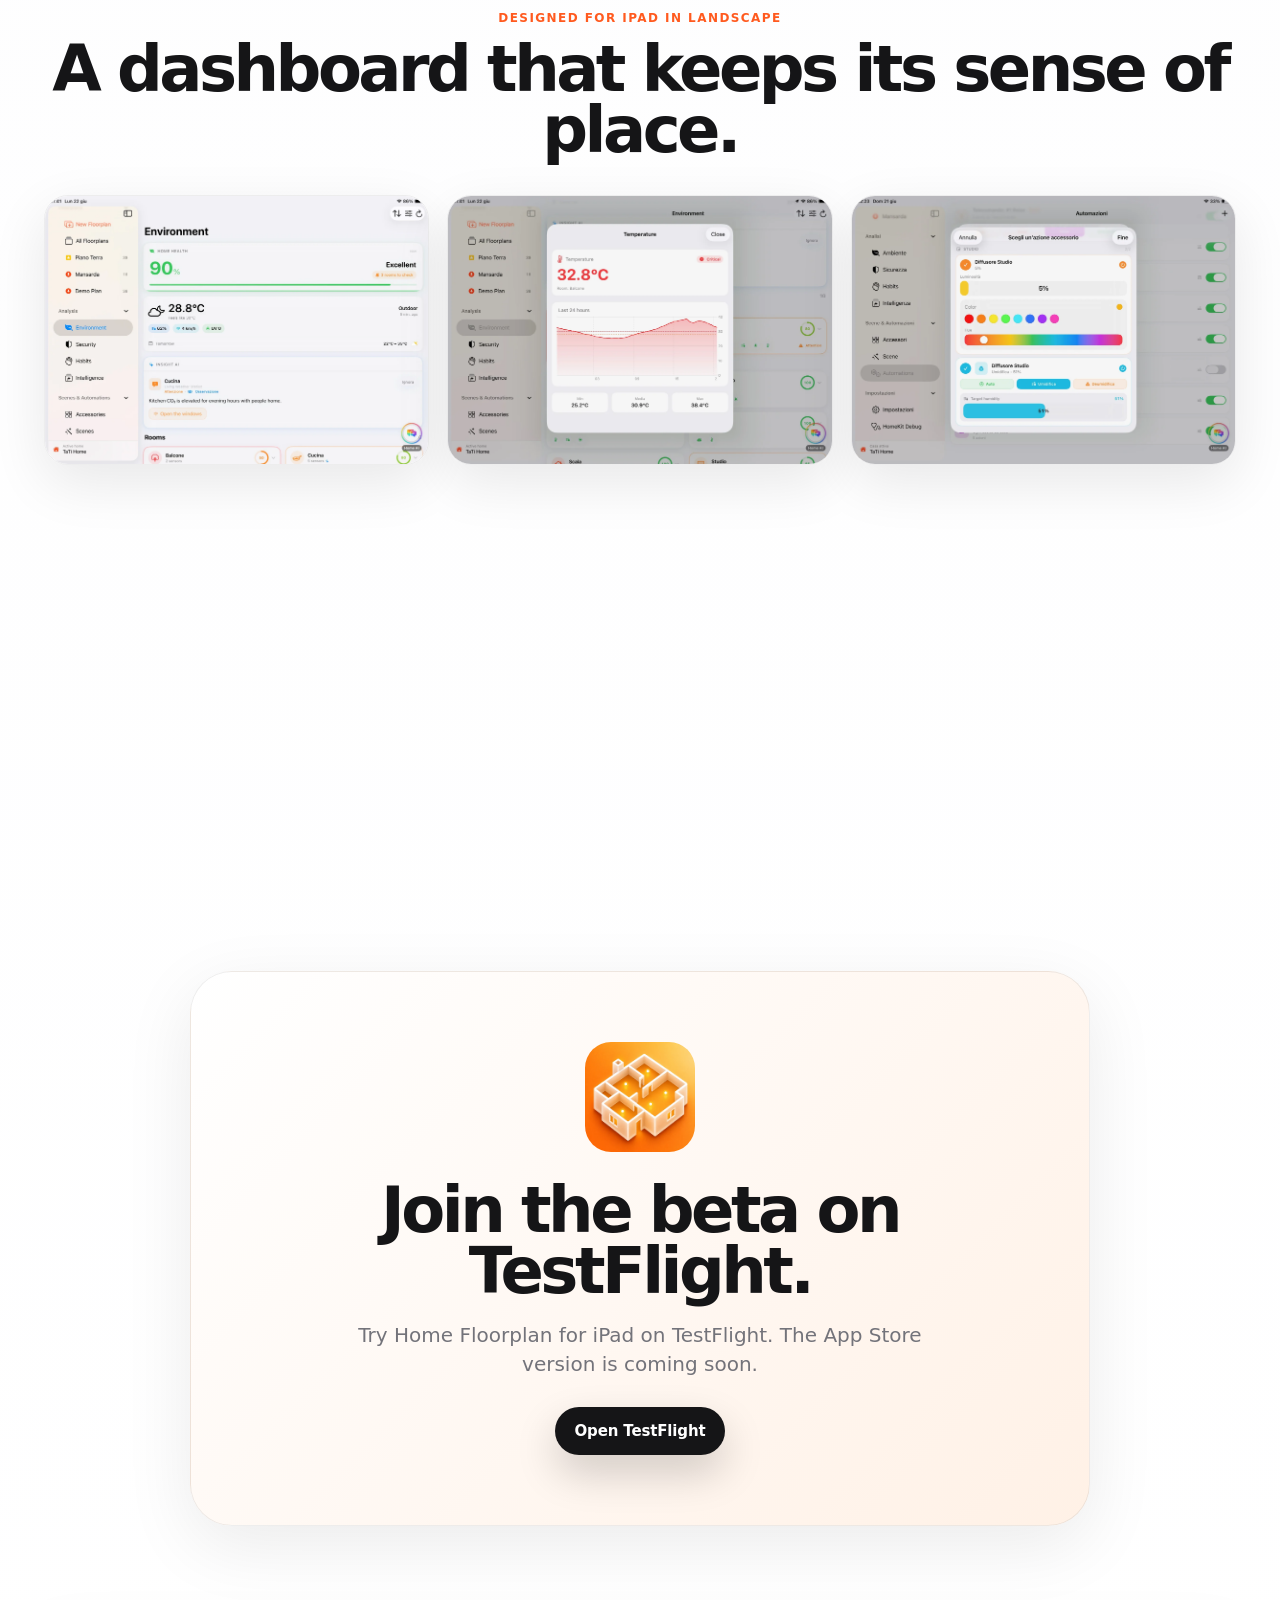
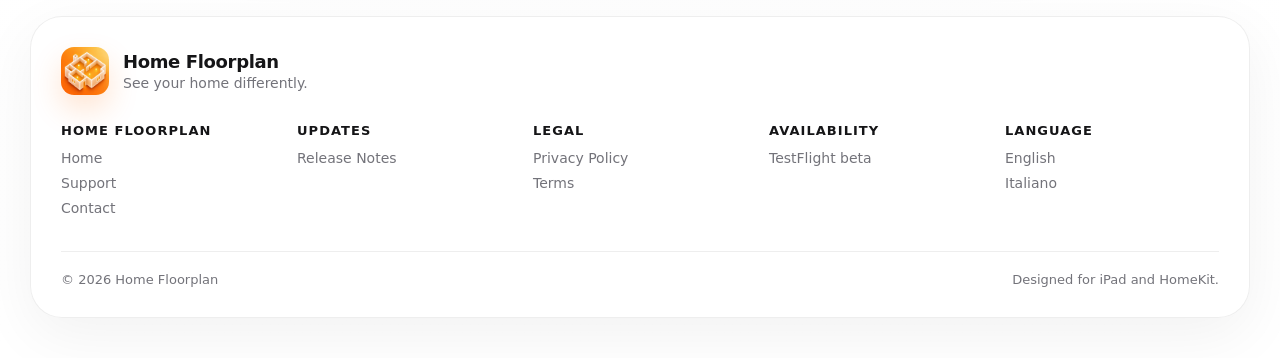
==== commit a4f2b674: "Translate revised homepage copy to English" ====
--- a/index.html
+++ b/index.html
@@ -3,15 +3,15 @@
 <head>
   <meta charset="utf-8" />
   <meta name="viewport" content="width=device-width, initial-scale=1" />
-  <title>Home Floorplan — See your home differently</title>
-  <meta name="description" content="Home Floorplan is an iPad-first app for Apple Home that turns your floorplan into a calm, spatial view of rooms, accessories, comfort, security and habits." />
+  <title>Home Floorplan - See your home differently</title>
+  <meta name="description" content="Home Floorplan is an iPad app for managing your home. Create your floorplan, define rooms with their accessories, monitor comfort and security, and understand daily habits." />
   <meta name="theme-color" content="#fff7ef" />
   <link rel="canonical" href="https://gethomefloorplan.app/" />
   <link rel="alternate" hreflang="en" href="https://gethomefloorplan.app/" />
   <link rel="alternate" hreflang="it" href="https://gethomefloorplan.app/it/" />
   <link rel="alternate" hreflang="x-default" href="https://gethomefloorplan.app/" />
   <meta property="og:title" content="Home Floorplan" />
-  <meta property="og:description" content="A calm, spatial view of your Apple Home." />
+  <meta property="og:description" content="A spatial view of your accessories, environment, and security in one unified place." />
   <meta property="og:type" content="website" />
   <meta property="og:url" content="https://gethomefloorplan.app/" />
   <meta property="og:image" content="https://gethomefloorplan.app/assets/app-icon.webp" />
@@ -19,7 +19,7 @@
   <meta property="og:locale" content="en_US" />
   <meta name="twitter:card" content="summary" />
   <meta name="twitter:title" content="Home Floorplan" />
-  <meta name="twitter:description" content="A calm, spatial view of your Apple Home." />
+  <meta name="twitter:description" content="A spatial view of your accessories, environment, and security in one unified place." />
   <meta name="twitter:image" content="https://gethomefloorplan.app/assets/app-icon.webp" />
   <link rel="apple-touch-icon" href="assets/apple-touch-icon.png" />
   <link rel="icon" href="assets/app-icon.webp" />
@@ -53,43 +53,43 @@
     <section class="hero" aria-labelledby="hero-title">
       <div class="hero-copy reveal">
         <img class="hero-mark" src="assets/app-icon.webp" alt="" />
-        <p class="eyebrow">Designed for iPad · Built for Apple Home</p>
+        <p class="eyebrow">Designed for iPad · Built for HomeKit</p>
         <h1 id="hero-title">See your home differently.</h1>
-        <p class="hero-subtitle">Home Floorplan brings rooms, accessories and sensor states into one calm spatial view of the place you live.</p>
+        <p class="hero-subtitle">Home Floorplan shows rooms, accessories, and sensors in one spatial view.</p>
       </div>
 
       <div class="device-stage hero-stage reveal delay-1" data-tilt>
         <div class="device-shadow" aria-hidden="true"></div>
         <div class="ipad-shell">
           <div class="ipad-glass" aria-hidden="true"></div>
-          <img src="assets/screens/hero-floorplan.webp" alt="Home Floorplan running on iPad, showing a floorplan with rooms and Apple Home accessories in spatial context" />
+          <img src="assets/screens/hero-floorplan.webp" alt="Home Floorplan for iPad, showing rooms and accessories in their spatial context" />
         </div>
       </div>
     </section>
 
     <section class="manifesto" data-reveal>
-      <p>Your home is not a list of devices. It is rooms, movement, comfort, routines and the small signals that tell you what is happening.</p>
-      <p><strong>Home Floorplan makes Apple Home feel like the place it controls.</strong></p>
+      <p>Your home is made of rooms. In each one, devices detect movement, comfort conditions, routines, and the small signals that show what is happening.</p>
+      <p><strong>Monitor and see them with Home Floorplan.</strong></p>
     </section>
 
     <section id="chapters" class="chapter chapter-see" data-reveal>
       <div class="chapter-word">See</div>
       <div class="chapter-copy">
         <p class="eyebrow orange">Chapter 01</p>
-        <h2>Start with the rooms you know.</h2>
-        <p>Open your floorplan and understand the house at a glance. Lights, sensors, scenes and accessories live where they actually are.</p>
+        <h2>Find your way room by room.</h2>
+        <p>Draw the floorplan for each floor and see the lights, sensors, and accessories that belong to every room.</p>
       </div>
-      <div class="ipad-frame chapter-device"><img src="assets/screens/floorplan-controls.webp" alt="Floorplan controls on iPad"></div>
+      <div class="ipad-frame chapter-device"><img src="assets/screens/floorplan-controls.webp" alt="Control devices on the floorplan"></div>
     </section>
 
     <section id="feel" class="chapter reverse" data-reveal>
       <div class="chapter-word">Feel</div>
       <div class="chapter-copy">
         <p class="eyebrow green">Chapter 02</p>
-        <h2>Read comfort by room.</h2>
-        <p>Temperature, humidity, air quality and Home Health stop being isolated numbers. They become spatial signals you can compare across the home.</p>
+        <h2>Keep an eye on comfort in every room.</h2>
+        <p>Temperature, humidity, and air quality are easier to monitor when you can see their status directly on the floorplan.</p>
       </div>
-      <div class="ipad-frame chapter-device"><img src="assets/screens/environment-map.webp" alt="Environment heatmap on iPad"></div>
+      <div class="ipad-frame chapter-device"><img src="assets/screens/environment-map.webp" alt="Environment map"></div>
     </section>
 
     <section id="learn" class="chapter" data-reveal>
@@ -97,9 +97,9 @@
       <div class="chapter-copy">
         <p class="eyebrow orange">Chapter 03</p>
         <h2>Notice the patterns.</h2>
-        <p>Habits and AI insights help reveal routines, repeated changes and automation opportunities with context, confidence and restraint.</p>
+        <p>Habits and AI insights help you spot recurring behaviors and changes, with suggestions for possible automations.</p>
       </div>
-      <div class="ipad-frame chapter-device"><img src="assets/screens/habits.webp" alt="Home habits analysis on iPad"></div>
+      <div class="ipad-frame chapter-device"><img src="assets/screens/habits.webp" alt="Home habits analysis"></div>
     </section>
 
     <section id="build" class="chapter reverse" data-reveal>
@@ -107,31 +107,31 @@
       <div class="chapter-copy">
         <p class="eyebrow orange">Chapter 04</p>
         <h2>Build the home you live in.</h2>
-        <p>Create rooms, walls, doors, windows and furniture directly on iPad. Then place every accessory where it belongs.</p>
+        <p>Create rooms, walls, doors, windows, and furniture directly on iPad. Then place each accessory in its room.</p>
       </div>
-      <div class="ipad-frame chapter-device"><img src="assets/screens/editor.webp" alt="Home Floorplan editor on iPad"></div>
+      <div class="ipad-frame chapter-device"><img src="assets/screens/editor.webp" alt="Home Floorplan editor"></div>
     </section>
 
     <section class="detail-gallery" data-reveal>
-      <p class="eyebrow">Designed around iPad 11-inch landscape</p>
+      <p class="eyebrow">Designed for iPad in landscape</p>
       <h2>A dashboard that keeps its sense of place.</h2>
       <div class="gallery">
         <img src="assets/screens/environment-dashboard.webp" alt="Environment dashboard screenshot">
-        <img src="assets/screens/temperature-detail.webp" alt="Temperature detail screenshot">
-        <img src="assets/screens/automation-modal.webp" alt="Automation modal screenshot">
+        <img src="assets/screens/temperature-detail.webp" alt="Environment dashboard - temperature detail">
+        <img src="assets/screens/automation-modal.webp" alt="Automation screenshot">
       </div>
     </section>
 
     <section class="principles">
-      <div class="principle" data-reveal><span>01</span><h3>Spatial First</h3><p>The floorplan is the navigation model. Rooms give every accessory and signal a place to belong.</p></div>
-      <div class="principle" data-reveal><span>02</span><h3>Discreet AI Insight</h3><p>AI appears as context, patterns and useful suggestions, not as noise or a generic chatbot.</p></div>
-      <div class="principle" data-reveal><span>03</span><h3>Built Apple Native</h3><p>Designed for iPad, Apple Home, Matter, privacy and the calm visual language people expect at home.</p></div>
+      <div class="principle" data-reveal><span>01</span><h3>Spatial First</h3><p>The floorplan is the starting point. Rooms hold each accessory exactly where it belongs.</p></div>
+      <div class="principle" data-reveal><span>02</span><h3>Discreet AI Insight</h3><p>AI stays discreet, helpful, and out of the way.</p></div>
+      <div class="principle" data-reveal><span>03</span><h3>Built Apple Native</h3><p>A native Apple app designed for iPad.</p></div>
     </section>
 
     <section id="join" class="cta" data-reveal>
       <img src="assets/app-icon.webp" alt="Home Floorplan icon">
-      <h2>Join the TestFlight beta.</h2>
-      <p>Try Home Floorplan on iPad today through TestFlight. The App Store release is coming next.</p>
+      <h2>Join the beta on TestFlight.</h2>
+      <p>Try Home Floorplan for iPad on TestFlight. The App Store version is coming soon.</p>
       <a class="button primary" href="https://testflight.apple.com/join/fqDXYaDV">Open TestFlight</a>
     </section>
   </main>
@@ -148,7 +148,7 @@
       <div><h4>Availability</h4><a href="https://testflight.apple.com/join/fqDXYaDV">TestFlight beta</a></div>
       <div><h4>Language</h4><span class="footer-note">English</span><a href="it/index.html">Italiano</a></div>
     </div>
-    <div class="footer-bottom"><span>© 2026 Home Floorplan</span><span>Designed for iPad and Apple Home.</span></div>
+    <div class="footer-bottom"><span>© 2026 Home Floorplan</span><span>Designed for iPad and HomeKit.</span></div>
   </footer>
 
   <script src="script.js"></script>
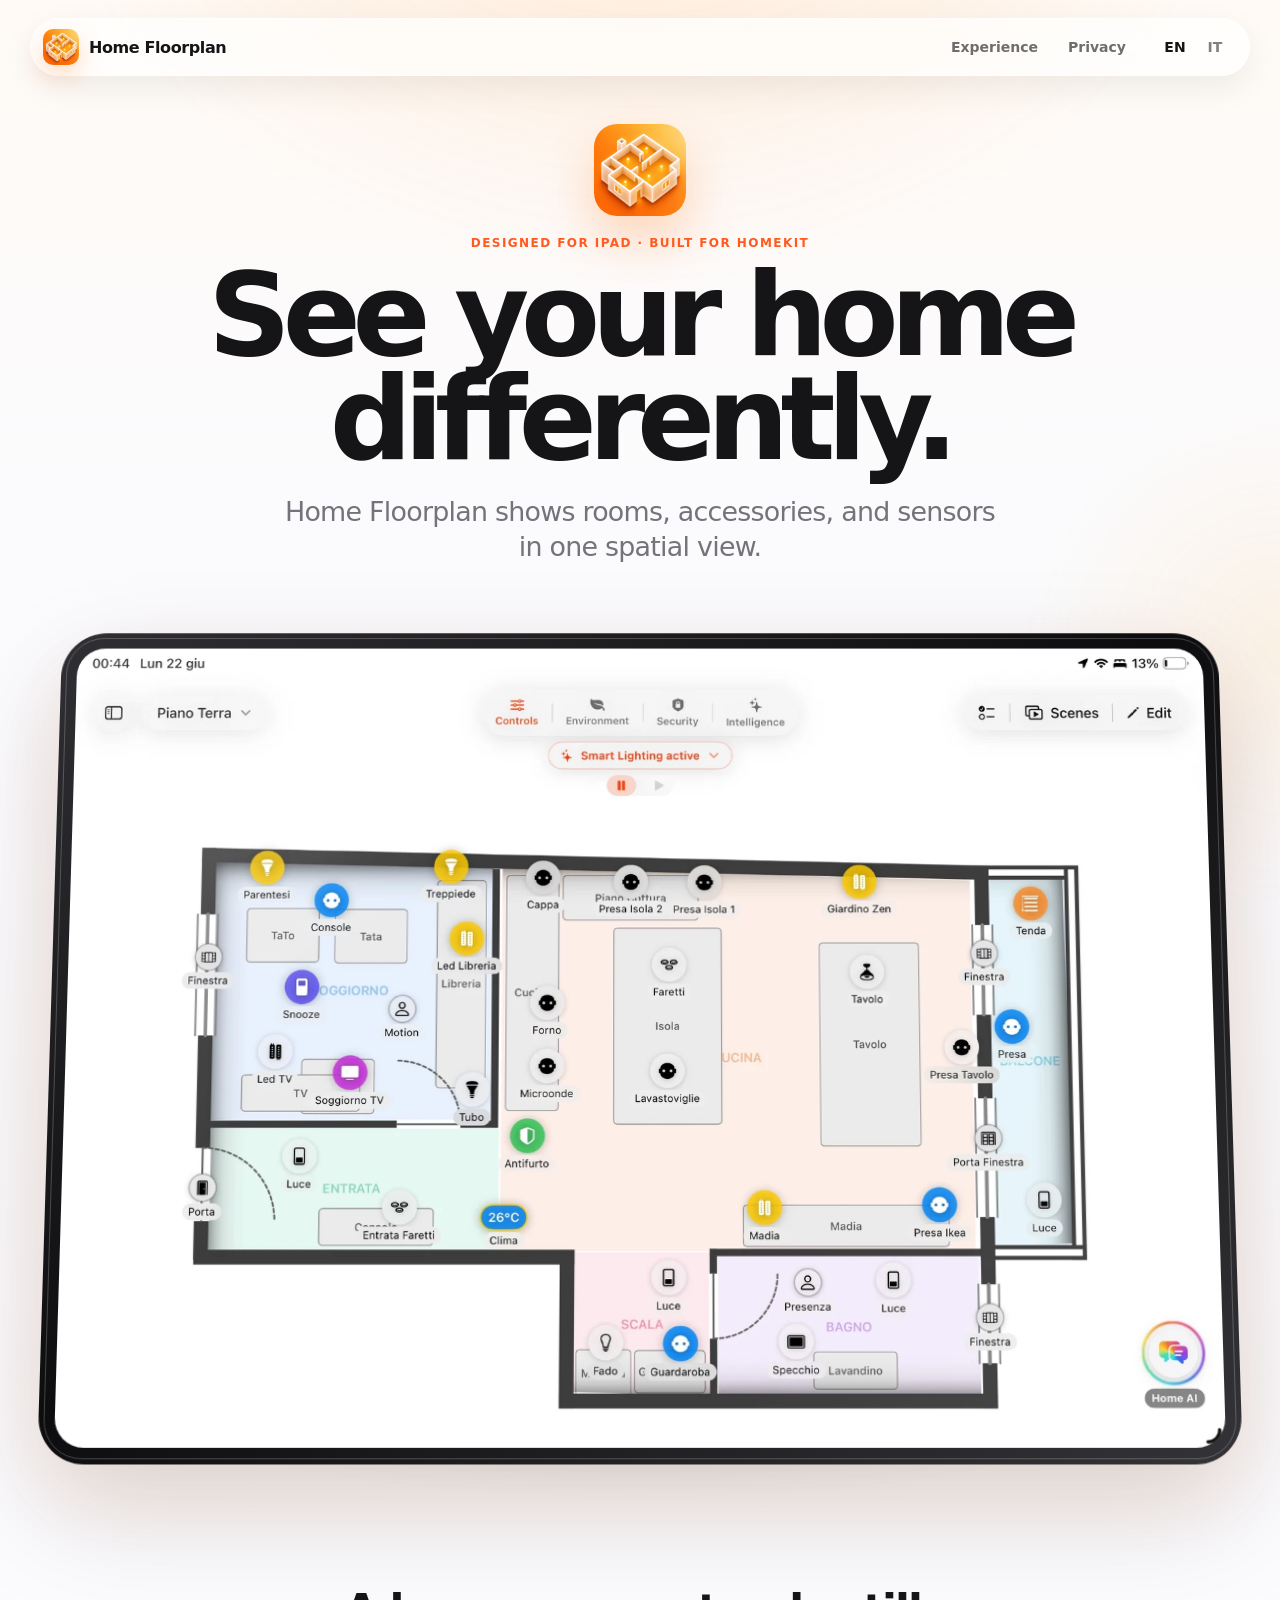
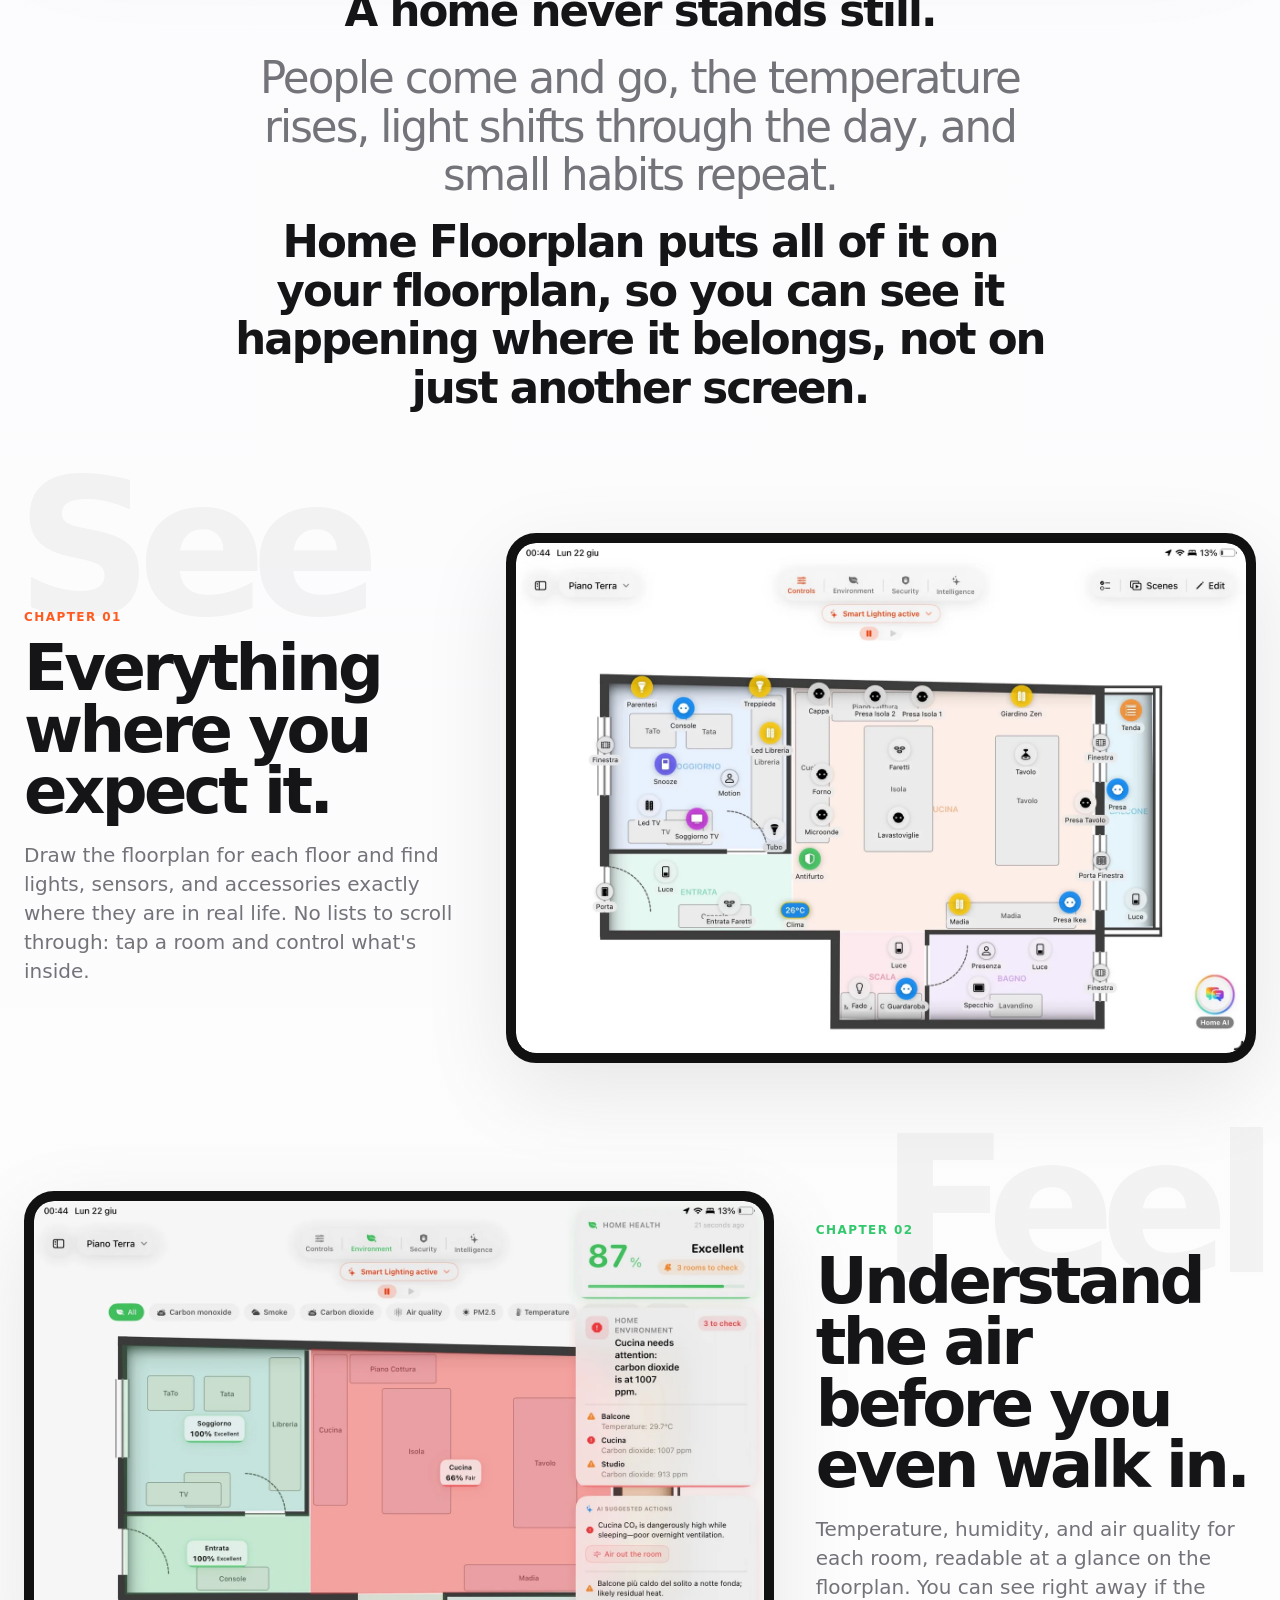
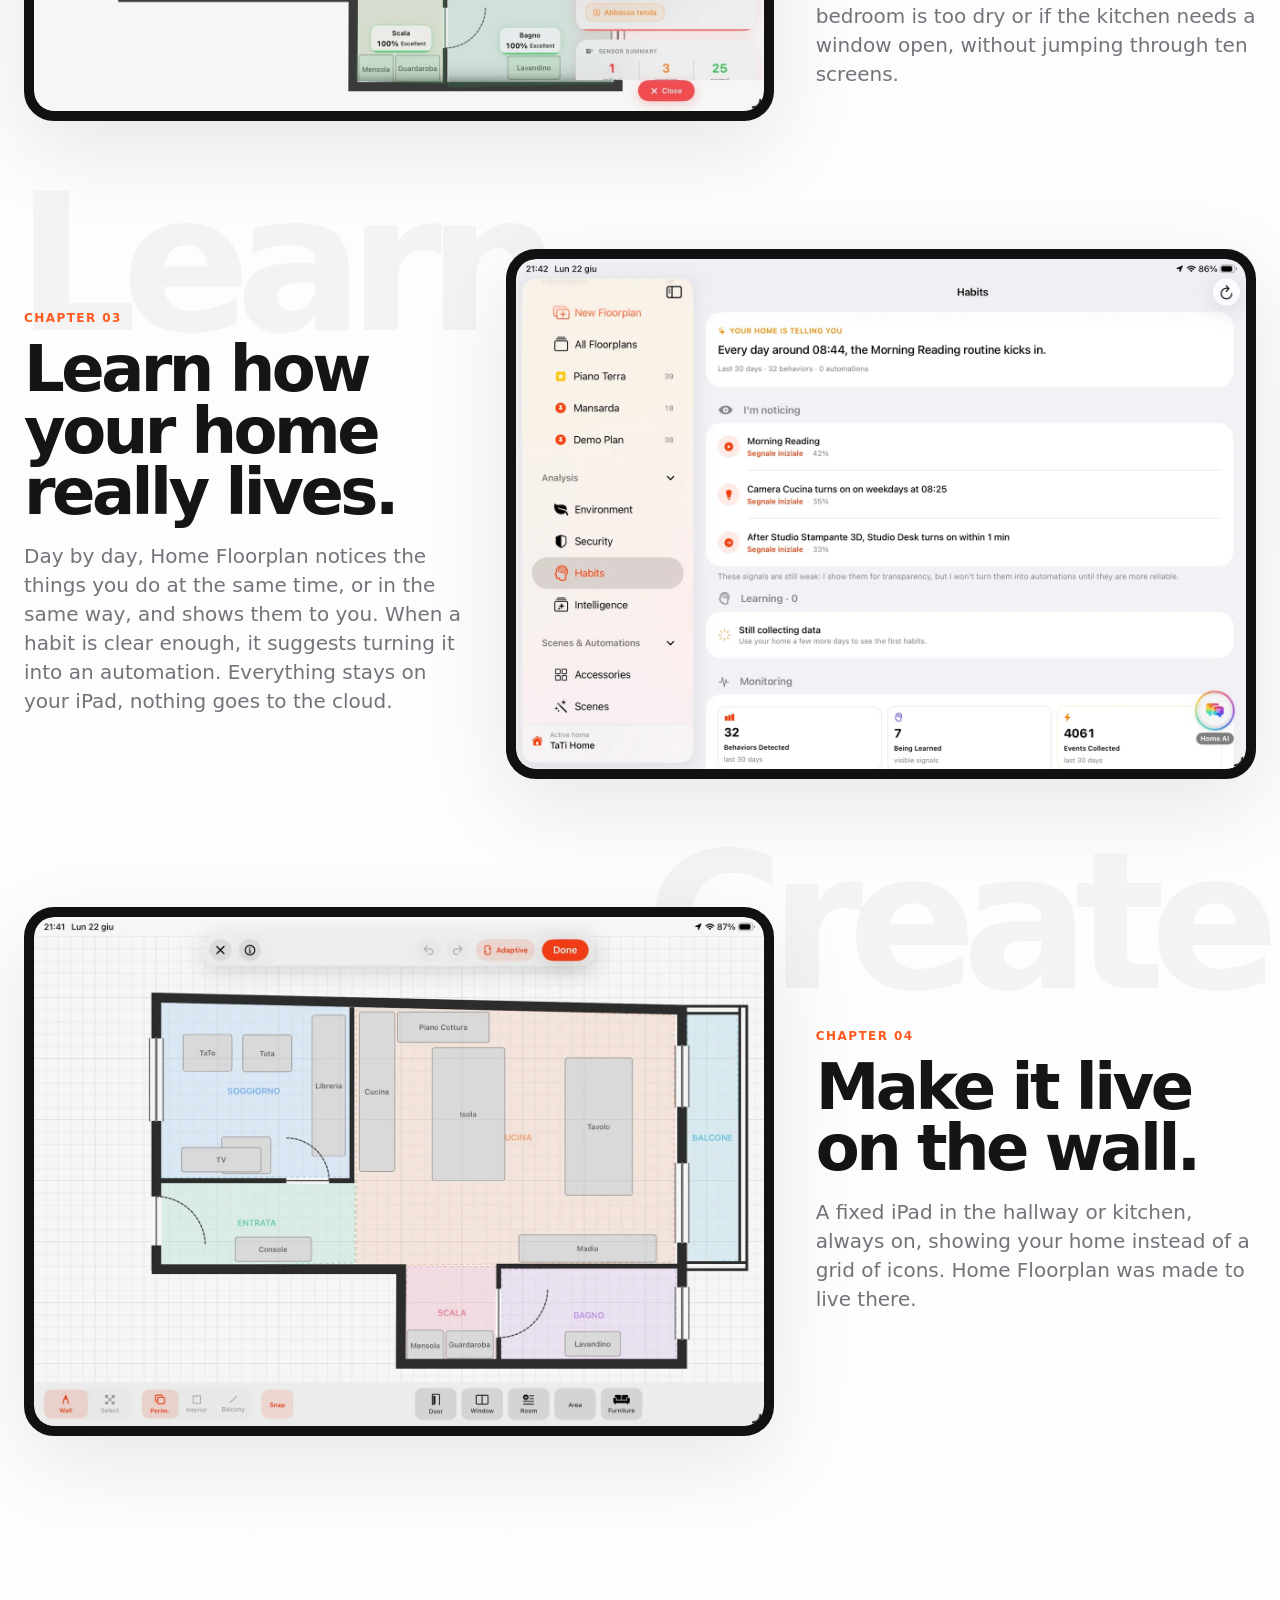
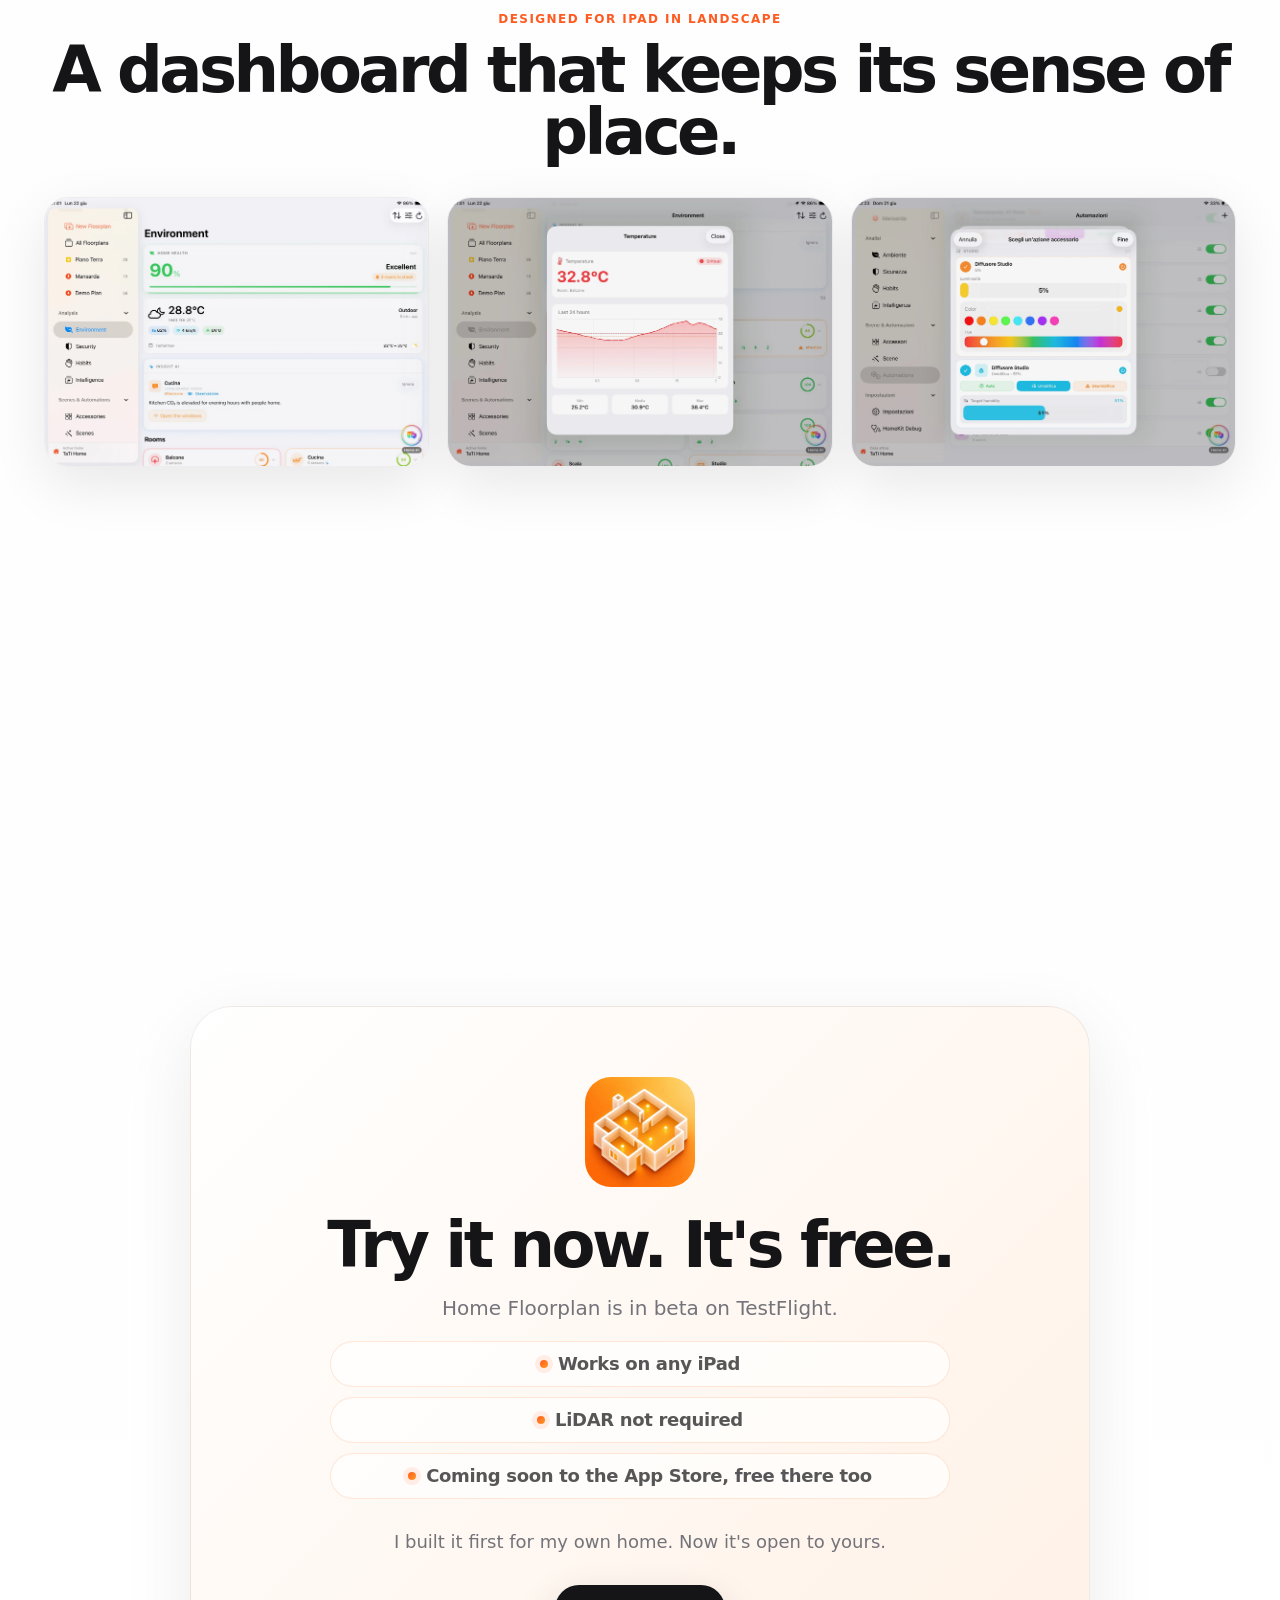
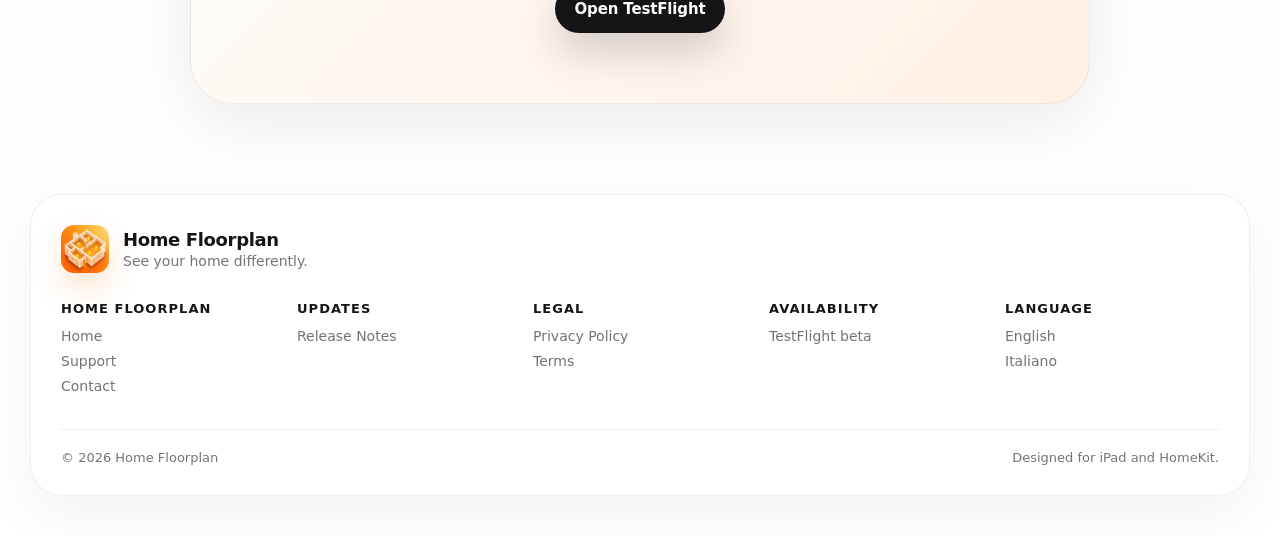
==== commit 98162f40: "Refresh English homepage copy" ====
--- a/index.html
+++ b/index.html
@@ -4,14 +4,14 @@
   <meta charset="utf-8" />
   <meta name="viewport" content="width=device-width, initial-scale=1" />
   <title>Home Floorplan - See your home differently</title>
-  <meta name="description" content="Home Floorplan is an iPad app for managing your home. Create your floorplan, define rooms with their accessories, monitor comfort and security, and understand daily habits." />
+  <meta name="description" content="Home Floorplan is an iPad app for managing your home. Create the floorplan, define rooms and accessories, monitor comfort, safety, and daily habits." />
   <meta name="theme-color" content="#fff7ef" />
   <link rel="canonical" href="https://gethomefloorplan.app/" />
   <link rel="alternate" hreflang="en" href="https://gethomefloorplan.app/" />
   <link rel="alternate" hreflang="it" href="https://gethomefloorplan.app/it/" />
   <link rel="alternate" hreflang="x-default" href="https://gethomefloorplan.app/" />
   <meta property="og:title" content="Home Floorplan" />
-  <meta property="og:description" content="A spatial view of your accessories, environment, and security in one unified place." />
+  <meta property="og:description" content="Your rooms, accessories, and sensors in one unified view. Your home, drawn by you." />
   <meta property="og:type" content="website" />
   <meta property="og:url" content="https://gethomefloorplan.app/" />
   <meta property="og:image" content="https://gethomefloorplan.app/assets/app-icon.webp" />
@@ -19,12 +19,12 @@
   <meta property="og:locale" content="en_US" />
   <meta name="twitter:card" content="summary" />
   <meta name="twitter:title" content="Home Floorplan" />
-  <meta name="twitter:description" content="A spatial view of your accessories, environment, and security in one unified place." />
+  <meta name="twitter:description" content="Your rooms, accessories, and sensors in one unified view. Your home, drawn by you." />
   <meta name="twitter:image" content="https://gethomefloorplan.app/assets/app-icon.webp" />
   <link rel="apple-touch-icon" href="assets/apple-touch-icon.png" />
   <link rel="icon" href="assets/app-icon.webp" />
   <link rel="shortcut icon" href="assets/app-icon.webp" />
-  <link rel="stylesheet" href="styles.css" />
+  <link rel="stylesheet" href="styles.css?v=cta-pills-2" />
   <style>
     @media (max-width: 1024px) {
       .site-header nav > a { display: none !important; }
@@ -68,16 +68,17 @@
     </section>
 
     <section class="manifesto" data-reveal>
-      <p>Your home is made of rooms. In each one, devices detect movement, comfort conditions, routines, and the small signals that show what is happening.</p>
-      <p><strong>Monitor and see them with Home Floorplan.</strong></p>
+      <p>A home never stands still.</p>
+      <p>People come and go, the temperature rises, light shifts through the day, and small habits repeat.</p>
+      <p><strong>Home Floorplan puts all of it on your floorplan, so you can see it happening where it belongs, not on just another screen.</strong></p>
     </section>
 
     <section id="chapters" class="chapter chapter-see" data-reveal>
       <div class="chapter-word">See</div>
       <div class="chapter-copy">
         <p class="eyebrow orange">Chapter 01</p>
-        <h2>Find your way room by room.</h2>
-        <p>Draw the floorplan for each floor and see the lights, sensors, and accessories that belong to every room.</p>
+        <h2>Everything where you expect it.</h2>
+        <p>Draw the floorplan for each floor and find lights, sensors, and accessories exactly where they are in real life. No lists to scroll through: tap a room and control what's inside.</p>
       </div>
       <div class="ipad-frame chapter-device"><img src="assets/screens/floorplan-controls.webp" alt="Control devices on the floorplan"></div>
     </section>
@@ -86,8 +87,8 @@
       <div class="chapter-word">Feel</div>
       <div class="chapter-copy">
         <p class="eyebrow green">Chapter 02</p>
-        <h2>Keep an eye on comfort in every room.</h2>
-        <p>Temperature, humidity, and air quality are easier to monitor when you can see their status directly on the floorplan.</p>
+        <h2>Understand the air before you even walk in.</h2>
+        <p>Temperature, humidity, and air quality for each room, readable at a glance on the floorplan. You can see right away if the bedroom is too dry or if the kitchen needs a window open, without jumping through ten screens.</p>
       </div>
       <div class="ipad-frame chapter-device"><img src="assets/screens/environment-map.webp" alt="Environment map"></div>
     </section>
@@ -96,18 +97,18 @@
       <div class="chapter-word">Learn</div>
       <div class="chapter-copy">
         <p class="eyebrow orange">Chapter 03</p>
-        <h2>Notice the patterns.</h2>
-        <p>Habits and AI insights help you spot recurring behaviors and changes, with suggestions for possible automations.</p>
+        <h2>Learn how your home really lives.</h2>
+        <p>Day by day, Home Floorplan notices the things you do at the same time, or in the same way, and shows them to you. When a habit is clear enough, it suggests turning it into an automation. Everything stays on your iPad, nothing goes to the cloud.</p>
       </div>
       <div class="ipad-frame chapter-device"><img src="assets/screens/habits.webp" alt="Home habits analysis"></div>
     </section>
 
     <section id="build" class="chapter reverse" data-reveal>
-      <div class="chapter-word">Build</div>
+      <div class="chapter-word">Create</div>
       <div class="chapter-copy">
         <p class="eyebrow orange">Chapter 04</p>
-        <h2>Build the home you live in.</h2>
-        <p>Create rooms, walls, doors, windows, and furniture directly on iPad. Then place each accessory in its room.</p>
+        <h2>Make it live on the wall.</h2>
+        <p>A fixed iPad in the hallway or kitchen, always on, showing your home instead of a grid of icons. Home Floorplan was made to live there.</p>
       </div>
       <div class="ipad-frame chapter-device"><img src="assets/screens/editor.webp" alt="Home Floorplan editor"></div>
     </section>
@@ -123,15 +124,21 @@
     </section>
 
     <section class="principles">
-      <div class="principle" data-reveal><span>01</span><h3>Spatial First</h3><p>The floorplan is the starting point. Rooms hold each accessory exactly where it belongs.</p></div>
-      <div class="principle" data-reveal><span>02</span><h3>Discreet AI Insight</h3><p>AI stays discreet, helpful, and out of the way.</p></div>
-      <div class="principle" data-reveal><span>03</span><h3>Built Apple Native</h3><p>A native Apple app designed for iPad.</p></div>
+      <div class="principle" data-reveal><span>01</span><h3>Space comes first</h3><p>The floorplan is where everything starts. Every accessory sits where it actually is, not buried at the bottom of a list.</p></div>
+      <div class="principle" data-reveal><span>02</span><h3>AI that stays out of the way</h3><p>It works quietly and speaks up only when it has something useful to say.</p></div>
+      <div class="principle" data-reveal><span>03</span><h3>Made for Apple</h3><p>Built from scratch for iPad with Apple tools. Fast, and right at home.</p></div>
     </section>
 
     <section id="join" class="cta" data-reveal>
       <img src="assets/app-icon.webp" alt="Home Floorplan icon">
-      <h2>Join the beta on TestFlight.</h2>
-      <p>Try Home Floorplan for iPad on TestFlight. The App Store version is coming soon.</p>
+      <h2>Try it now. It's free.</h2>
+      <p class="cta-lede">Home Floorplan is in beta on TestFlight.</p>
+      <ul class="cta-points" aria-label="Beta details">
+        <li>Works on any iPad</li>
+        <li>LiDAR not required</li>
+        <li>Coming soon to the App Store, free there too</li>
+      </ul>
+      <p class="cta-note">I built it first for my own home. Now it's open to yours.</p>
       <a class="button primary" href="https://testflight.apple.com/join/fqDXYaDV">Open TestFlight</a>
     </section>
   </main>
--- a/styles.css
+++ b/styles.css
@@ -138,18 +138,29 @@
 .orange { color: var(--orange); }
 .green { color: var(--green); }
 .manifesto {
-  max-width: 940px;
+  max-width: 860px;
   margin: 54px auto 96px;
   padding: 0 24px;
   text-align: center;
 }
 .manifesto p {
-  font-size: clamp(28px, 4.4vw, 58px);
-  line-height: 1.03;
-  letter-spacing: -.055em;
-  margin: 0 0 18px;
-}
-.manifesto p:first-child { color: var(--muted); }
+  font-size: clamp(25px, 3.4vw, 48px);
+  line-height: 1.12;
+  letter-spacing: -.045em;
+  margin: 0 auto 18px;
+}
+.manifesto p:first-child {
+  color: var(--ink);
+  font-weight: 820;
+}
+.manifesto p:nth-child(2) {
+  max-width: 760px;
+  color: var(--muted);
+}
+.manifesto p:last-child {
+  max-width: 820px;
+  color: var(--ink);
+}
 .chapter {
   max-width: 1320px;
   margin: 0 auto 80px;
@@ -268,14 +279,55 @@
   max-width: 620px;
   margin: 0 auto 28px;
 }
+.cta .cta-lede { margin-bottom: 18px; }
+.cta-points {
+  list-style: none;
+  max-width: 620px;
+  margin: 0 auto 30px;
+  padding: 0;
+  display: grid;
+  gap: 10px;
+}
+.cta-points li {
+  display: flex;
+  align-items: center;
+  justify-content: center;
+  gap: 10px;
+  min-height: 46px;
+  padding: 10px 18px;
+  border: 1px solid rgba(255, 122, 38, .18);
+  border-radius: 999px;
+  background: rgba(255,255,255,.68);
+  color: rgba(21,21,23,.72);
+  font-size: 18px;
+  font-weight: 680;
+  line-height: 1.2;
+  letter-spacing: -.018em;
+}
+.cta-points li::before {
+  content: "";
+  width: 8px;
+  height: 8px;
+  flex: 0 0 auto;
+  border-radius: 50%;
+  background: linear-gradient(135deg, var(--orange), var(--orange-2));
+  box-shadow: 0 0 0 5px rgba(255,90,31,.10);
+}
+.cta .cta-note {
+  max-width: 560px;
+  margin-bottom: 30px;
+  font-size: 18px;
+}
 @media (max-width: 900px) {
   .manifesto { margin: 36px auto 64px; }
+  .manifesto p { font-size: clamp(27px, 8vw, 38px); line-height: 1.16; letter-spacing: -.04em; margin-bottom: 16px; }
   .chapter, .chapter.reverse { grid-template-columns: 1fr; gap: 22px; margin-bottom: 54px; }
   .chapter.reverse .chapter-copy, .chapter.reverse .chapter-device { grid-column: auto; grid-row: auto; }
   .chapter-word { position: relative; top: auto; left: auto; right: auto; font-size: 74px; margin-bottom: -6px; }
   .chapter.reverse .chapter-word { right: auto; }
   .chapter-device { border-width: 8px; }
   .gallery, .principles { grid-template-columns: 1fr; }
+  .cta-points li { border-radius: 24px; font-size: 16px; }
 }
 
 .content-page {
